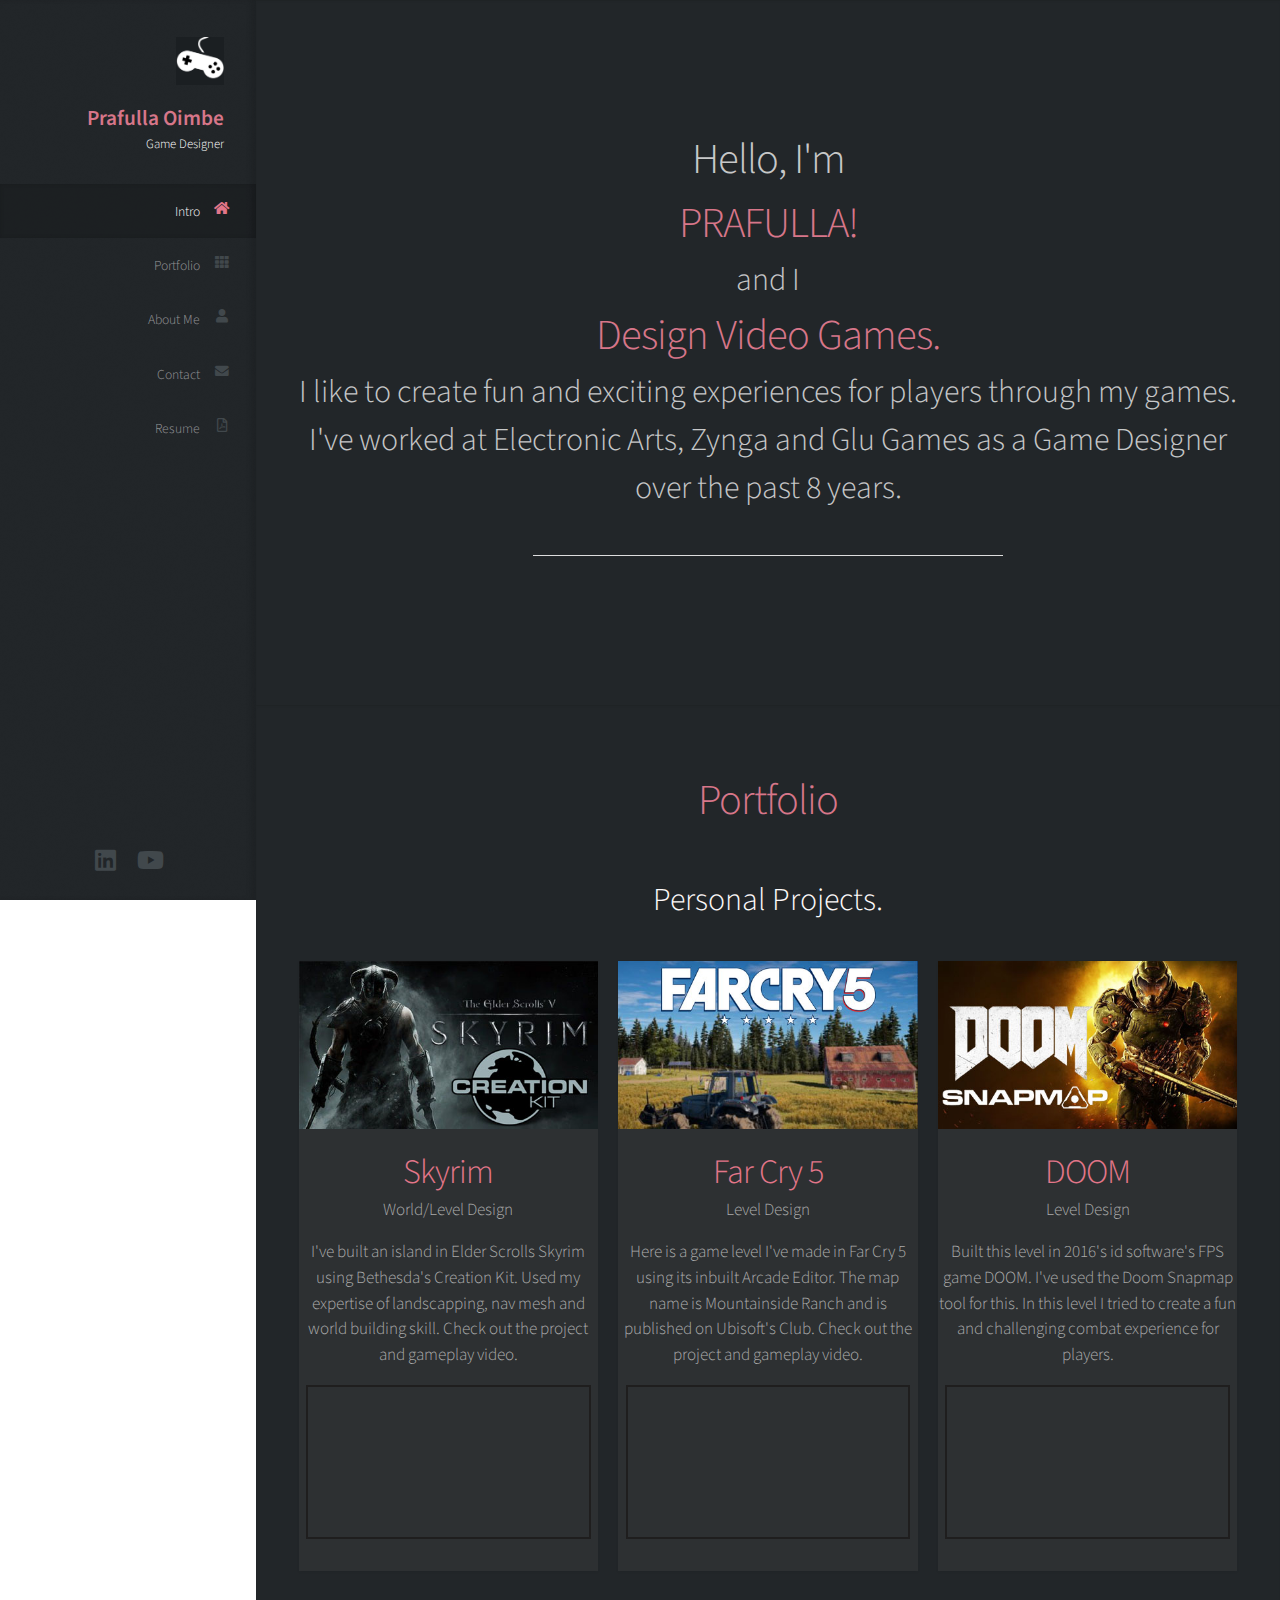
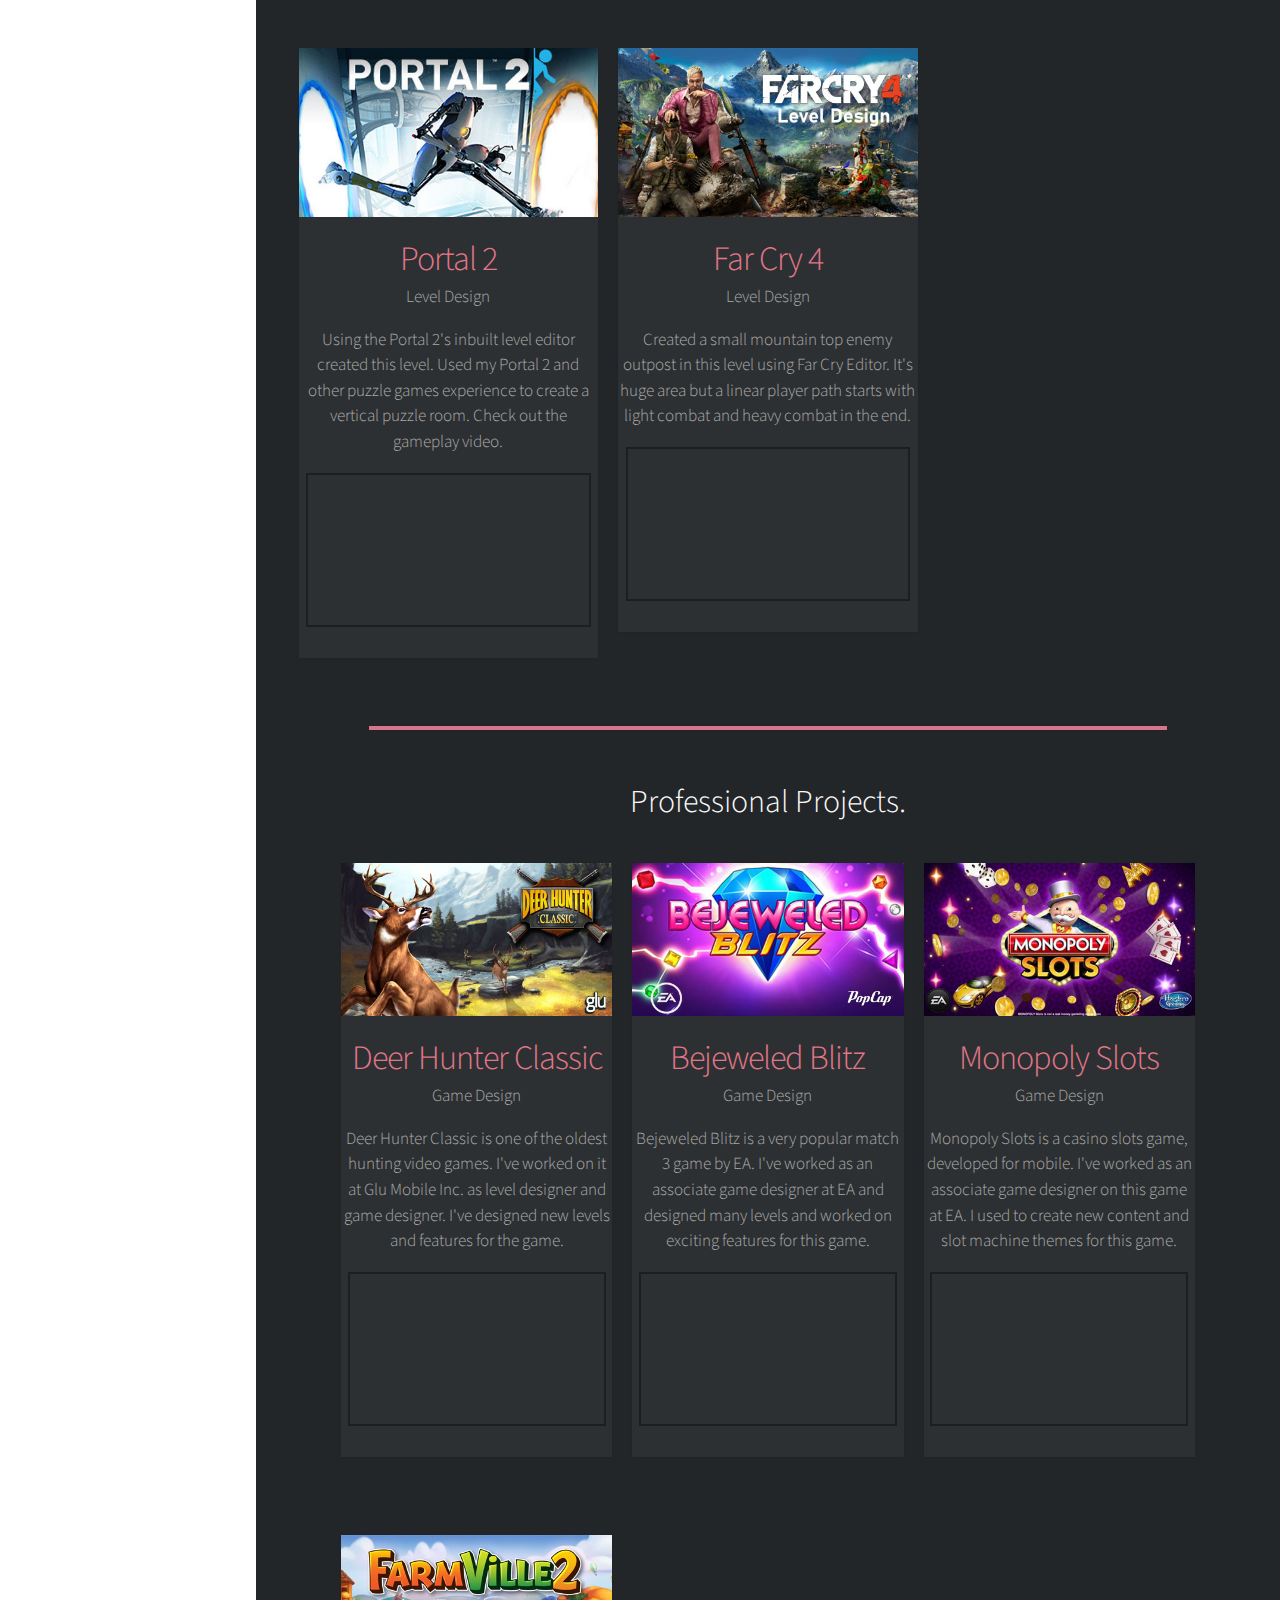
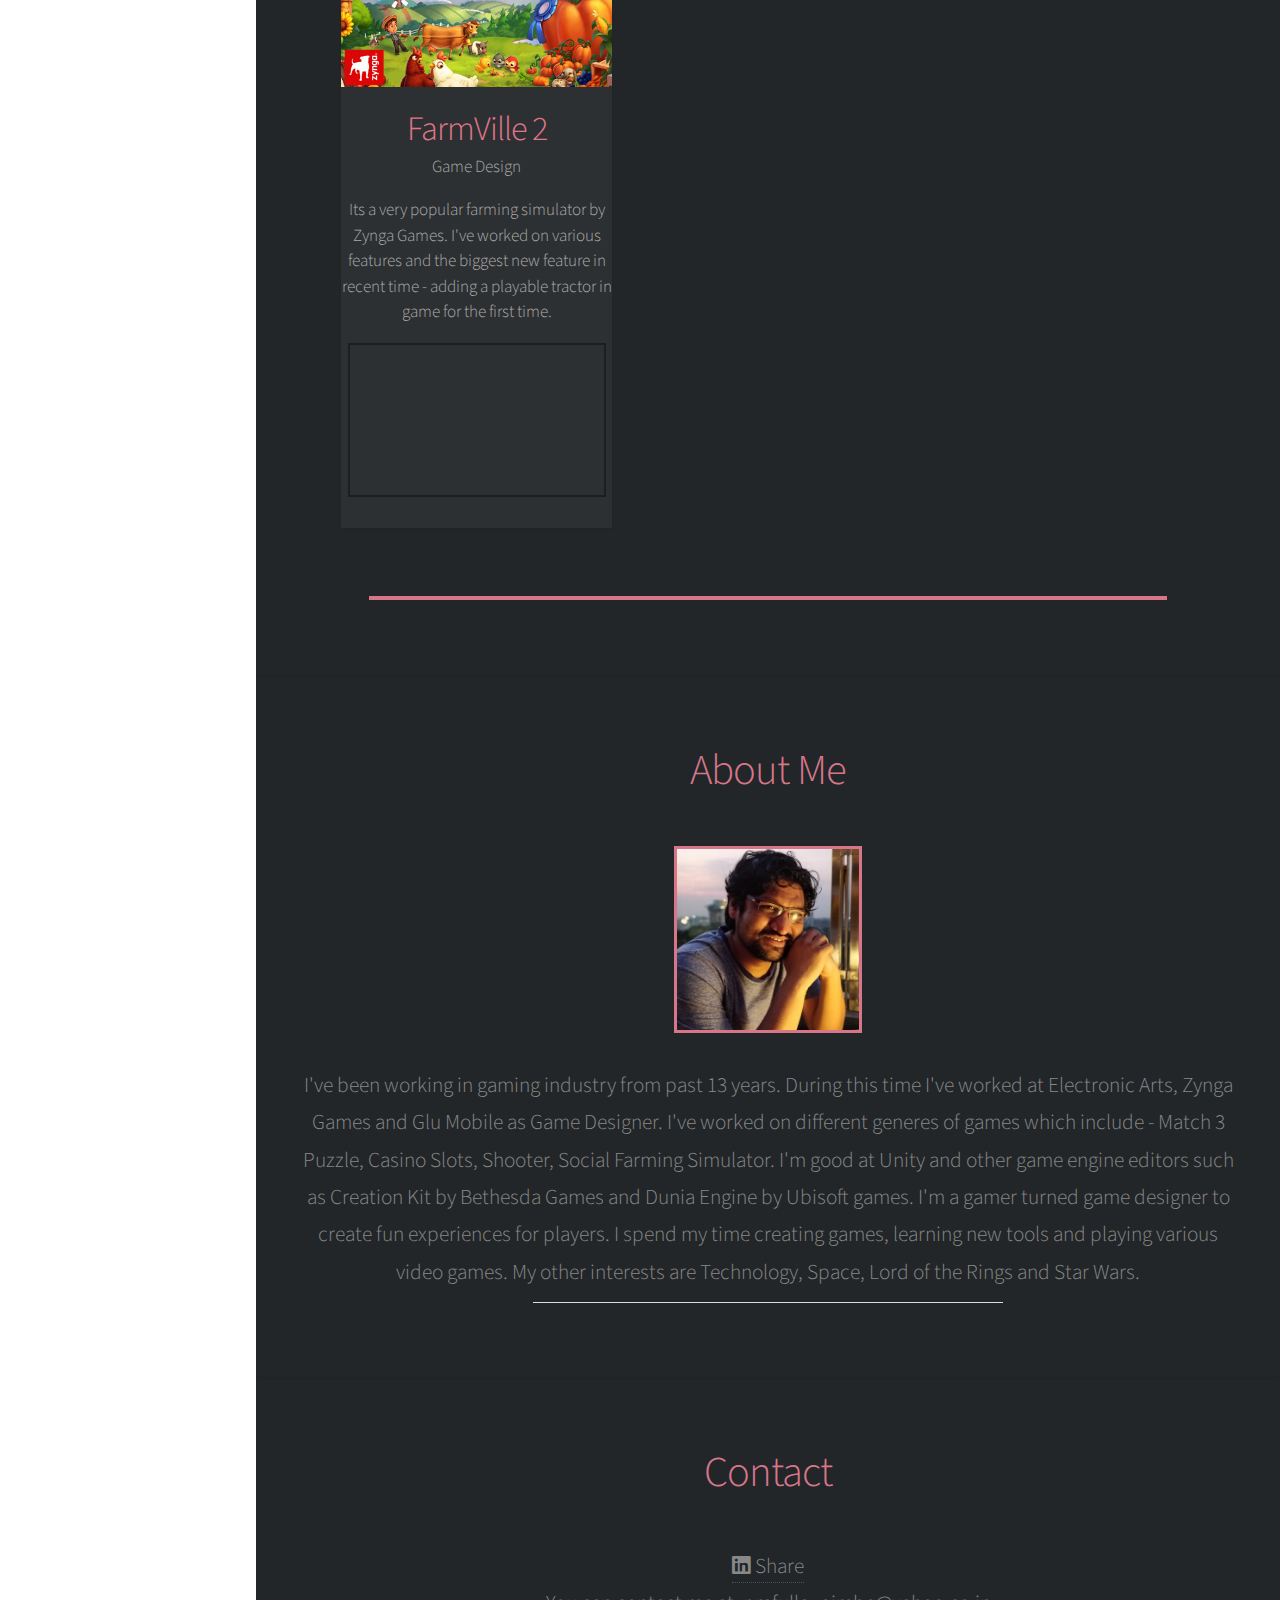
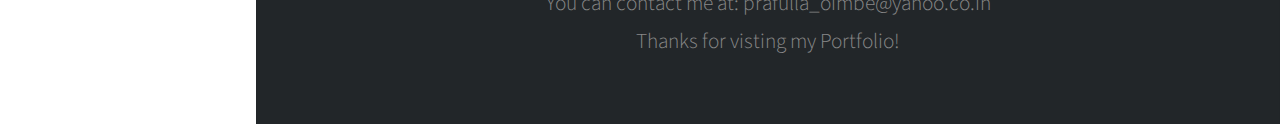
==== index.html @ d0113daa "exp update" ====
<!DOCTYPE HTML>
<!--
	Prologue by HTML5 UP
	html5up.net | @ajlkn
	Free for personal and commercial use under the CCA 3.0 license (html5up.net/license)
-->
<html>
	<head>
		<title>Prafulla Oimbe | Portfolio</title>
		<meta charset="utf-8" />
		<meta name="viewport" content="width=device-width, initial-scale=1, user-scalable=no" />
		<link rel="stylesheet" href="assets/css/main.css" />
		<link rel="icon" href="images/Avatar_controller.jpg" type="image/gif" sizes="16x16">
	</head>
	<body class="is-preload">

		<!-- Header -->
			<div id="header">

				<div class="top">

					<!-- Logo -->
						<div id="logo">
							<span class="image avatar48"><img src="images/Avatar_controller.jpg" alt="" /></span>
							<h1 id="title" style="color:rgb(215, 118, 137);">Prafulla Oimbe</h1>
							<p style="color:rgb(255, 255, 255);">Game Designer</p>
						</div>

					<!-- Nav -->
						<nav id="nav">
							<ul>
								<li><a href="#top" id="top-link"><span class="icon solid fa-home">Intro</span></a></li>
								<li><a href="#portfolio" id="portfolio-link"><span class="icon solid fa-th">Portfolio</span></a></li>
								<li><a href="#about" id="about-link"><span class="icon solid fa-user">About Me</span></a></li>
								<li><a href="#contact" id="contact-link"><span class="icon solid fa-envelope">Contact</span></a></li>
								<li><a href="resume.html" id="resume" target="_blank"><span class="icon fa-file-pdf">Resume</span></a></li>
								
								
							</ul>
						</nav>

				</div>
				
				<div class="bottom">

					<!-- Social Icons -->
						<ul class="icons">
							<!--  <li><a href="#" class="icon brands fa-twitter"><span class="label">Twitter</span></a></li> -->
							<!-- <li><a href="#" class="icon brands fa-facebook-f"><span class="label">Facebook</span></a></li> -->
							<!-- <li><a href="#" class="icon brands fa-github"><span class="label">Github</span></a></li> -->
							<!-- <li><a href="#" class="icon brands fa-dribbble"><span class="label">Dribbble</span></a></li> -->
							<!-- <li><a href="#" class="icon solid fa-envelope"><span class="label">Email</span></a></li> -->
							<li><a href="https://www.linkedin.com/in/prafulla-oimbe/" target="_blank" class="icon brands fa-linkedin" style="font-size:24px;"></a> </li>
							<li><a href="https://www.youtube.com/channel/UCTXBVu8ni_6mluDwKXXRFHQ?" target="_blank" class="icon brands fa-youtube" style="font-size:24px;" style="color: rgb(112, 10, 10);"></a> </li>
							
						</ul>

				</div>

			</div>
			<style>
					
				/* divider line style */
				hr.new5 {
				  border: 2px solid rgb(215, 118, 137);
				  border-radius: 0px;
				}

				hr.new6 {
				  border: 1px solid rgb(215, 118, 137);
				  border-radius: 0px;
				}

				


				</style>

		<!-- Main -->
			<div id="main">

				<!-- Intro -->
					<section id="top" class="one dark cover">
						<div class="container">

							<header>
								<!--<h2 class="alt"> <strong>Prafulla Oimbe</strong></h2>-->
								<p>
								<h2 class="alt"> Hello, I'm </h2><h2 style="color:rgb(215, 118, 137);">PRAFULLA!</h2> <h3>and I </h3><h2 style="color:rgb(215, 118, 137);">Design Video Games.</h2><h3>  I like to create fun and exciting experiences for players through my games. I've worked at Electronic Arts, Zynga and Glu Games as a Game Designer over the past 8 years.</h3>
								</p>
								<!--<p>A passionate Game Designer and Gamer</p>-->
								
							</header>
							
							<hr class="" width="50%">
							<footer>
							<!-- <a href="#portfolio" class="button scrolly">Magna Aliquam</a> -->
							</footer>	<!-- this block is for button under intro text -->

						</div>
					</section>

					
					
				<!-- Portfolio -->
					<section id="portfolio" class="two">
						<div class="container">

							<header>
								<h2 style="color:rgb(215, 118, 137);">Portfolio</h2>
							</header>

							<p><h3>Personal Projects.</h3><br></p>
							

							<div class="row">
								<div class="col-4 col-12-mobile">
									<article class="item">
										<a class="image fit"><img src="images/TESV_banner.jpg" alt="" /></a>
										<header>
											<h2 style="color:rgb(226, 118, 137);">Skyrim</h2>
											<h3 style="color:rgb(170, 170, 170);">World/Level Design</h3>

											<p>
												<!-- <h3 style="color:rgb(226, 118, 137);">Personal Project</h3> -->
												<h3 style="color:rgb(170, 170, 170);">I've built an island in Elder Scrolls Skyrim using Bethesda's Creation Kit. Used my expertise of landscapping, nav mesh and world building skill. Check out the project and gameplay video.</h3>
											</p>
											<iframe style="border:2px solid rgb(31, 30, 30)"; width="95%" height="60%"
											src="https://www.youtube.com/embed/CtDRYXkkHoU" allowfullscreen="true">
										</iframe>
										</header>
									</article>
									<br>
								</div>

								<div class="col-4 col-12-mobile">
									<article class="item">
										<a class="image fit"><img src="images/FC5_banner.jpg" alt="" /></a>
										<header>
											<h2 style="color:rgb(226, 118, 137);">Far Cry 5</h2>
											<h3 style="color:rgb(170, 170, 170);">Level Design</h3>

											<p>
												<!-- <h3 style="color:rgb(226, 118, 137);">Personal Project</h3> -->
												<h3 style="color:rgb(170, 170, 170);">Here is a game level I've made in Far Cry 5 using its inbuilt Arcade Editor. The map name is Mountainside Ranch and is published on Ubisoft's Club. Check out the project and gameplay video.</h3>
											</p>
											<iframe style="border:2px solid rgb(31, 30, 30)"; width="95%" height="60%"
											src="https://www.youtube.com/embed/D4p6B8AiJq0" allowfullscreen="true">
											</iframe>
										</header>
									</article>
									<br>
								</div>
								
								<div class="col-4 col-12-mobile">
									<article class="item">
										<a class="image fit"><img src="images/Doom_banner.jpg" alt="" /></a>
										<header>
											<h2 style="color:rgb(226, 118, 137);">DOOM</h2>
											<h3 style="color:rgb(170, 170, 170);">Level Design</h3>

											<p>
												<!-- <h3 style="color:rgb(226, 118, 137);">Personal Project</h3> -->
												<h3 style="color:rgb(170, 170, 170);">Built this level in 2016's id software's FPS game DOOM. I've used the Doom Snapmap tool for this. In this level I tried to create a fun and challenging combat experience for players.</h3>
											</p>
											<iframe style="border:2px solid rgb(31, 30, 30)"; width="95%" height="60%"
											src="https://www.youtube.com/embed/JnOZMomHd-0" allowfullscreen="true">
											</iframe>
										</header>
									</article>
									<br>
								</div>

								<div class="col-4 col-12-mobile">
									<article class="item">
										<a class="image fit"><img src="images/Portal2_banner.jpg" alt="" /></a>
										<header>
											<h2 style="color:rgb(226, 118, 137);">Portal 2</h2>
											<h3 style="color:rgb(170, 170, 170);">Level Design</h3>

											<p>
												<!-- <h3 style="color:rgb(226, 118, 137);">Personal Project</h3> -->
												<h3 style="color:rgb(170, 170, 170);">Using the Portal 2's inbuilt level editor created this level. Used my Portal 2 and other puzzle games experience to create a vertical puzzle room. Check out the gameplay video.</h3>
											</p>
											<iframe style="border:2px solid rgb(31, 30, 30)"; width="95%" height=""
											src="https://www.youtube.com/embed/-cfDc7m2LPM" allowfullscreen="true">
											</iframe>
										</header>
									</article>
									<br>
								</div>

								<div class="col-4 col-12-mobile">
									<article class="item">
										<a class="image fit"><img src="images/FC4_banner.jpg" alt="" /></a>
										<header>
											<h2 style="color:rgb(226, 118, 137);">Far Cry 4</h2>
											<h3 style="color:rgb(170, 170, 170);">Level Design</h3>

											<p>
												<!-- <h3 style="color:rgb(226, 118, 137);">Personal Project</h3> -->
												<h3 style="color:rgb(170, 170, 170);">Created a small mountain top enemy outpost in this level using Far Cry Editor. It's huge area but a linear player path starts with light combat and heavy combat in the end.</h3>
											</p>
											<iframe style="border:2px solid rgb(31, 30, 30)"; width="95%" height=""
											src="https://www.youtube.com/embed/2vt9w-Thw8w" allowfullscreen="true">
											</iframe>
										</header>
									</article>
									<br>
									
								</div>
							</div>
							<hr class="new5" width="85%">
					

<!-- Professional Projects starts from here -->

					
						
					
						<div class="container">

							<p><br><h3>Professional Projects.</h3><br></p>
							
							<div class="row">
								<div class="col-4 col-12-mobile">
									<article class="item">
										<a class="image fit"><img src="images/DHC_banner.jpg" alt="" /></a>
										<header>
											<h2 style="color:rgb(226, 118, 137);">Deer Hunter Classic</h2>
											<h3 style="color:rgb(170, 170, 170);">Game Design</h3>

											<p>
												<!-- <h3 style="color:rgb(226, 118, 137);">Professional Project</h3> -->
												<h3 style="color:rgb(170, 170, 170);">Deer Hunter Classic is one of the oldest hunting video games. I've worked on it at Glu Mobile Inc. as level designer and game designer. I've designed new levels and features for the game.</h3>
											</p>
											<iframe style="border:2px solid rgb(31, 30, 30)"; width="95%" height="" src="https://www.youtube.com/embed/H0w2-RDmiKw" allowfullscreen="true">
											</iframe>
										</header>
									</article>
									<br>
								</div>								

								<div class="col-4 col-12-mobile">
									<article class="item">
										<a class="image fit"><img src="images/BejeweledBlitz_banner.jpg" alt="" /></a>
										<header>
											<h2 style="color:rgb(226, 118, 137);">Bejeweled Blitz</h2>
											<h3 style="color:rgb(170, 170, 170);">Game Design</h3>

											<p>
												<!-- <h3 style="color:rgb(226, 118, 137);">Professional Project</h3> -->
												<h3 style="color:rgb(170, 170, 170);">Bejeweled Blitz is a very popular match 3 game by EA. I've worked as an associate game designer at EA and designed many levels and worked on exciting features for this game.</h3>
											</p>
											<iframe style="border:2px solid rgb(31, 30, 30)"; width="95%" height=""
											src="https://www.youtube.com/embed/4zMF_xWq5ho" allowfullscreen="true">
											</iframe>
										</header>
									</article>
									<br>
								</div>

								<div class="col-4 col-12-mobile">
									<article class="item">
										<a class="image fit"><img src="images/MonopolySlots_banner.jpg" alt="" /></a>
										<header>
											<h2 style="color:rgb(226, 118, 137);">Monopoly Slots</h2>
											<h3 style="color:rgb(170, 170, 170);">Game Design</h3>

											<p>
												<!-- <h3 style="color:rgb(226, 118, 137);">Professional Project</h3> -->
												<h3 style="color:rgb(170, 170, 170);">Monopoly Slots is a casino slots game, developed for mobile. I've worked as an associate game designer on this game at EA. I used to create new content and slot machine themes for this game.</h3>
											</p>
											<iframe style="border:2px solid rgb(31, 30, 30)"; width="95%" height=""
											src="https://www.youtube.com/embed/1qj9RcF4GPY" allowfullscreen="true">
											</iframe>
										</header>
									</article>
									<br>
								</div>

								<div class="col-4 col-12-mobile">
									<article class="item">
										<a class="image fit"><img src="images/FV2_banner.jpg" alt="" /></a>
										<header>
											<h2 style="color:rgb(226, 118, 137);">FarmVille 2</h2>
											<h3 style="color:rgb(170, 170, 170);">Game Design</h3>

											<p>
												<!-- <h3 style="color:rgb(226, 118, 137);">Professional Project</h3> -->
												<h3 style="color:rgb(170, 170, 170);">Its a very popular farming simulator by Zynga Games. I've worked on various features and the biggest new feature in recent time - adding a playable tractor in game for the first time.</h3>
											</p>
											<iframe style="border:2px solid rgb(31, 30, 30)"; width="95%" height=""
											src="https://www.youtube.com/embed/2VVJWPFcfwU" allowfullscreen="true">
											</iframe>
										</header>
									</article>
									<br>
								</div>
							</div>				
						</div>
						<hr class="new5" width="85%">
					</section>	<!-- Professional Projects section ends here -->

				<!-- About Me -->
					<section id="about" class="three">
						<div class="container">

							<header>
								<h2 style="color:rgb(215, 118, 137);">About Me</h2>
							</header>

							<a class="image featured"><img src="images/profile1.jpg" alt="" style="border:3px solid rgb(215, 118, 137)"/></a>
							<p>I've been working in gaming industry from past 13 years. During this time I've worked at Electronic Arts, Zynga Games and Glu Mobile as Game Designer. I've worked on different generes of games which include - Match 3 Puzzle, Casino Slots, Shooter, Social Farming Simulator. I'm good at Unity and other game engine editors such as Creation Kit by Bethesda Games and Dunia Engine by Ubisoft games. I'm a gamer turned game designer to create fun experiences for players. I spend my time creating games, learning new tools and playing various video games. My other interests are Technology, Space, Lord of the Rings and Star Wars.</p>
							<hr class="" width="50%">
						</div>
					</section>

				<!-- Contact -->
					<section id="contact" class="four">
						<div class="container">

							<header>
								<h2 style="color:rgb(215, 118, 137);">Contact</h2>
							</header>

							<!-- <iframe src="https://www.facebook.com/plugins/share_button.php?href=https%3A%2F%2Fdevelopers.facebook.com%2Fdocs%2Fplugins%2F&layout=button_count&size=small&appId=1913324175627998&width=96&height=20" width="96" height="20" style="border:none;overflow:hidden" scrolling="no" frameborder="0" allowTransparency="true" allow="encrypted-media"></iframe> -->
							<a href="https://www.linkedin.com/shareArticle?mini=true&amp;url=https://prafullaoimbe.github.io/&amp;title=https://prafullaoimbe.github.io/&amp;" ><i class="icons brands fab fa-linkedin"></i> Share</a>
							
							<p>You can contact me at: prafulla_oimbe@yahoo.co.in<br>Thanks for visting my Portfolio!</mail></p>

							

							<!--
							<form method="post" action="#">
								<div class="row">
									<div class="col-6 col-12-mobile"><input type="text" name="name" placeholder="Name" /></div>
									<div class="col-6 col-12-mobile"><input type="text" name="email" placeholder="Email" /></div>
									<div class="col-12">
										<textarea name="message" placeholder="Message"></textarea>
									</div>
									<div class="col-12">
										<input type="submit" value="Send Message" />
									</div>
								</div>
							</form>
							-->

						</div>
					</section>

			</div>

		<!-- Footer -->
			
			<div id="footer">

				<!-- Copyright -->
			<!--		<ul class="copyright">
						<li>&copy; Untitled. All rights reserved.</li><li>Design: <a href="http://html5up.net">HTML5 UP</a></li>
					</ul>
			</div>
			-->
		
		<!-- Scripts -->
			<script src="assets/js/jquery.min.js"></script>
			<script src="assets/js/jquery.scrolly.min.js"></script>
			<script src="assets/js/jquery.scrollex.min.js"></script>
			<script src="assets/js/browser.min.js"></script>
			<script src="assets/js/breakpoints.min.js"></script>
			<script src="assets/js/util.js"></script>
			<script src="assets/js/main.js"></script>

	</body>
</html>
---- assets/css/main.css ----
@import url("fontawesome-all.min.css");
@import url("https://fonts.googleapis.com/css?family=Source+Sans+Pro:300,300italic,400,600");

/*
	Prologue by HTML5 UP
	html5up.net | @ajlkn
	Free for personal and commercial use under the CCA 3.0 license (html5up.net/license)
*/

html, body, div, span, applet, object,
iframe, h1, h2, h3, h4, h5, h6, p, blockquote,
pre, a, abbr, acronym, address, big, cite,
code, del, dfn, em, img, ins, kbd, q, s, samp,
small, strike, strong, sub, sup, tt, var, b,
u, i, center, dl, dt, dd, ol, ul, li, fieldset,
form, label, legend, table, caption, tbody,
tfoot, thead, tr, th, td, article, aside,
canvas, details, embed, figure, figcaption,
footer, header, hgroup, menu, nav, output, ruby,
section, summary, time, mark, audio, video {
	margin: 0;
	padding: 0;
	border: 0;
	font-size: 100%;
	font: inherit;
	vertical-align: baseline;}

article, aside, details, figcaption, figure,
footer, header, hgroup, menu, nav, section {
	display: block;}

body {
	line-height: 1;
}

ol, ul {
	list-style: none;
}

blockquote, q {
	quotes: none;
}

	blockquote:before, blockquote:after, q:before, q:after {
		content: '';
		content: none;
	}

table {
	border-collapse: collapse;
	border-spacing: 0;
}

body {
	-webkit-text-size-adjust: none;
}

mark {
	background-color: transparent;
	color: inherit;
}

input::-moz-focus-inner {
	border: 0;
	padding: 0;
}

input, select, textarea {
	-moz-appearance: none;
	-webkit-appearance: none;
	-ms-appearance: none;
	appearance: none;
}

/* Basic */

	html {
		box-sizing: border-box;
	}

	*, *:before, *:after {
		box-sizing: inherit;
	}

	body {
		background: #fff;
		font-family: 'Source Sans Pro', sans-serif;
		font-size: 19pt;
		font-weight: 300;
		line-height: 1.75em;
		color: #888;
	}

		body.is-preload *, body.is-preload *:before, body.is-preload *:after {
			-moz-animation: none !important;
			-webkit-animation: none !important;
			-ms-animation: none !important;
			animation: none !important;
			-moz-transition: none !important;
			-webkit-transition: none !important;
			-ms-transition: none !important;
			transition: none !important;
		}

	input, textarea, select {
		font-family: 'Source Sans Pro', sans-serif;
		font-size: 19pt;
		font-weight: 300;
		line-height: 1.75em;
		color: #888;
	}

	h1, h2, h3, h4, h5, h6 {
		font-weight: 300;
		color: rgb(252, 249, 249);
		line-height: 1.5em;
		
	}	/* this section defines attributes for h1, h2, h3 ,h4, h5 , h6 header text*/

	h1 a, h2 a, h3 a, h4 a, h5 a, h6 a {
		color: inherit;
		text-decoration: none;
	}

		h1 a strong, h2 a strong, h3 a strong, h4 a strong, h5 a strong, h6 a strong {
			color: #333;
		}

	h2 {
		font-size: 2em;
		letter-spacing: -1px;
	}

		h2.alt {
			color: #888;
		}

			h2.alt strong {
				color: #666;
			}

	h3 {
		font-size: 1.5em;
		
	}

	header {
		margin: 0 0 2em 0;
	}

		header > p {
			margin: 1em 0 0 0;
		}

	footer {
		margin: 2em 0 0 0;
	}

	strong, b {
		font-weight: 300;
		color: #666;
	}

	em, i {
		font-style: italic;
	}

	a {
		text-decoration: none;
		color: inherit;
		border-bottom: dotted 1px rgba(128, 128, 128, 0.5);
		-moz-transition: color 0.35s ease-in-out, border-bottom-color 0.35s ease-in-out;
		-webkit-transition: color 0.35s ease-in-out, border-bottom-color 0.35s ease-in-out;
		-ms-transition: color 0.35s ease-in-out, border-bottom-color 0.35s ease-in-out;
		transition: color 0.35s ease-in-out, border-bottom-color 0.35s ease-in-out;
		outline: 0;
	}

		a:hover {
			color: #0072b1;
			border-bottom-color: rgba(255, 255, 255, 0);
		}

	sub {
		position: relative;
		top: 0.5em;
		font-size: 0.8em;
	}

	sup {
		position: relative;
		top: -0.5em;
		font-size: 0.8em;
	}

	hr {
		border: 0;
		border-top: solid 1px #ddd;
	}

	blockquote {
		border-left: solid 0.5em #ddd;
		padding: 1em 0 1em 2em;
		font-style: italic;
	}

	p, ul, ol, dl, table {
		margin-bottom: 0em;
	}

	br.clear {
		clear: both;
	}

/* Container */

	.container {
		margin: 0 auto;
		max-width: 100%;
		width: 1400px;		/* this decides the width of project gallery columns*/
	}

		@media screen and (min-width: 961px) and (max-width: 1880px) {

			.container {
				width: 1200px;
			}

		}

		@media screen and (min-width: 961px) and (max-width: 1620px) {

			.container {
				width: 960px;
			}

		}

		@media screen and (min-width: 961px) and (max-width: 1320px) {

			.container {
				width: 100%;
			}

		}

		@media screen and (max-width: 960px) {

			.container {
				width: 100%;
			}

		}

		@media screen and (max-width: 736px) {

			.container {
				width: 100%;
			}

		}

/* Row */

	.row {
		display: flex;
		flex-wrap: wrap;
		box-sizing: border-box;
		align-items: stretch;
	
	}

		.row > * {
			box-sizing: border-box;
		}

		.row.gtr-uniform > * > :last-child {
			margin-bottom: 0;
		}

		.row.aln-left {
			justify-content: flex-start;
		}

		.row.aln-center {
			justify-content: center;
		}

		.row.aln-right {
			justify-content: flex-end;
		}

		.row.aln-top {
			align-items: flex-start;
		}

		.row.aln-middle {
			align-items: center;
		}

		.row.aln-bottom {
			align-items: flex-end;
		}

		.row > .imp {
			order: -1;
		}

		.row > .col-1 {
			width: 8.33333%;
		}

		.row > .off-1 {
			margin-left: 8.33333%;
		}

		.row > .col-2 {
			width: 16.66667%;
		}

		.row > .off-2 {
			margin-left: 16.66667%;
		}

		.row > .col-3 {
			width: 25%;
		}

		.row > .off-3 {
			margin-left: 25%;
		}

		.row > .col-4 {
			width: 33.33333%;
		}

		.row > .off-4 {
			margin-left: 33.33333%;
		}

		.row > .col-5 {
			width: 41.66667%;
		}

		.row > .off-5 {
			margin-left: 41.66667%;
		}

		.row > .col-6 {
			width: 50%;
		}

		.row > .off-6 {
			margin-left: 50%;
		}

		.row > .col-7 {
			width: 58.33333%;
		}

		.row > .off-7 {
			margin-left: 58.33333%;
		}

		.row > .col-8 {
			width: 66.66667%;
		}

		.row > .off-8 {
			margin-left: 66.66667%;
		}

		.row > .col-9 {
			width: 75%;
		}

		.row > .off-9 {
			margin-left: 75%;
		}

		.row > .col-10 {
			width: 83.33333%;
		}

		.row > .off-10 {
			margin-left: 83.33333%;
		}

		.row > .col-11 {
			width: 91.66667%;
		}

		.row > .off-11 {
			margin-left: 91.66667%;
		}

		.row > .col-12 {
			width: 100%;
		}

		.row > .off-12 {
			margin-left: 100%;
		}

		.row.gtr-0 {
			margin-top: 0px;
			margin-left: 0px;
		}

			.row.gtr-0 > * {
				padding: 0px 0 0 0px;
			}

			.row.gtr-0.gtr-uniform {
				margin-top: 0px;
			}

				.row.gtr-0.gtr-uniform > * {
					padding-top: 0px;
				}

		.row.gtr-25 {
			margin-top: -10px;
			margin-left: -10px;
		}

			.row.gtr-25 > * {
				padding: 10px 0 0 10px;
			}

			.row.gtr-25.gtr-uniform {
				margin-top: -10px;
			}

				.row.gtr-25.gtr-uniform > * {
					padding-top: 10px;
				}

		.row.gtr-50 {
			margin-top: -20px;
			margin-left: -20px;
		}

			.row.gtr-50 > * {
				padding: 20px 0 0 20px;
			}

			.row.gtr-50.gtr-uniform {
				margin-top: -20px;
			}

				.row.gtr-50.gtr-uniform > * {
					padding-top: 20px;
				}

		.row {
			margin-top: -40px;
			margin-left: -40px;
		}

			.row > * {
				padding: 40px 0 0 40px;
			}

			.row.gtr-uniform {
				margin-top: -40px;
			}

				.row.gtr-uniform > * {
					padding-top: 40px;
				}

		.row.gtr-150 {
			margin-top: -60px;
			margin-left: -60px;
		}

			.row.gtr-150 > * {
				padding: 60px 0 0 60px;
			}

			.row.gtr-150.gtr-uniform {
				margin-top: -60px;
			}

				.row.gtr-150.gtr-uniform > * {
					padding-top: 60px;
				}

		.row.gtr-200 {
			margin-top: -80px;
			margin-left: -80px;
		}

			.row.gtr-200 > * {
				padding: 80px 0 0 80px;
			}

			.row.gtr-200.gtr-uniform {
				margin-top: -80px;
			}

				.row.gtr-200.gtr-uniform > * {
					padding-top: 80px;
				}

		@media screen and (min-width: 961px) and (max-width: 1880px) {

			.row {
				display: flex;
				flex-wrap: wrap;
				box-sizing: border-box;
				align-items: stretch;
			}

				.row > * {
					box-sizing: border-box;
				}

				.row.gtr-uniform > * > :last-child {
					margin-bottom: 0;
				}

				.row.aln-left {
					justify-content: flex-start;
				}

				.row.aln-center {
					justify-content: center;
				}

				.row.aln-right {
					justify-content: flex-end;
				}

				.row.aln-top {
					align-items: flex-start;
				}

				.row.aln-middle {
					align-items: center;
				}

				.row.aln-bottom {
					align-items: flex-end;
				}

				.row > .imp-wide {
					order: -1;
				}

				.row > .col-1-wide {
					width: 8.33333%;
				}

				.row > .off-1-wide {
					margin-left: 8.33333%;
				}

				.row > .col-2-wide {
					width: 16.66667%;
				}

				.row > .off-2-wide {
					margin-left: 16.66667%;
				}

				.row > .col-3-wide {
					width: 25%;
				}

				.row > .off-3-wide {
					margin-left: 25%;
				}

				.row > .col-4-wide {
					width: 33.33333%;
				}

				.row > .off-4-wide {
					margin-left: 33.33333%;
				}

				.row > .col-5-wide {
					width: 41.66667%;
				}

				.row > .off-5-wide {
					margin-left: 41.66667%;
				}

				.row > .col-6-wide {
					width: 50%;
				}

				.row > .off-6-wide {
					margin-left: 50%;
				}

				.row > .col-7-wide {
					width: 58.33333%;
				}

				.row > .off-7-wide {
					margin-left: 58.33333%;
				}

				.row > .col-8-wide {
					width: 66.66667%;
				}

				.row > .off-8-wide {
					margin-left: 66.66667%;
				}

				.row > .col-9-wide {
					width: 75%;
				}

				.row > .off-9-wide {
					margin-left: 75%;
				}

				.row > .col-10-wide {
					width: 83.33333%;
				}

				.row > .off-10-wide {
					margin-left: 83.33333%;
				}

				.row > .col-11-wide {
					width: 91.66667%;
				}

				.row > .off-11-wide {
					margin-left: 91.66667%;
				}

				.row > .col-12-wide {
					width: 100%;
				}

				.row > .off-12-wide {
					margin-left: 100%;
				}

				.row.gtr-0 {
					margin-top: 0px;
					margin-left: 0px;
				}

					.row.gtr-0 > * {
						padding: 0px 0 0 0px;
					}

					.row.gtr-0.gtr-uniform {
						margin-top: 0px;
					}

						.row.gtr-0.gtr-uniform > * {
							padding-top: 0px;
						}

				.row.gtr-25 {
					margin-top: -10px;
					margin-left: -10px;
				}

					.row.gtr-25 > * {
						padding: 10px 0 0 10px;
					}

					.row.gtr-25.gtr-uniform {
						margin-top: -10px;
					}

						.row.gtr-25.gtr-uniform > * {
							padding-top: 10px;
						}

				.row.gtr-50 {
					margin-top: -20px;
					margin-left: -20px;
				}

					.row.gtr-50 > * {
						padding: 20px 0 0 20px;
					}

					.row.gtr-50.gtr-uniform {
						margin-top: -20px;
					}

						.row.gtr-50.gtr-uniform > * {
							padding-top: 20px;
						}

				.row {
					margin-top: -40px;
					margin-left: -40px;
				}

					.row > * {
						padding: 40px 0 0 40px;
					}

					.row.gtr-uniform {
						margin-top: -40px;
					}

						.row.gtr-uniform > * {
							padding-top: 40px;
						}

				.row.gtr-150 {
					margin-top: -60px;
					margin-left: -60px;
				}

					.row.gtr-150 > * {
						padding: 60px 0 0 60px;
					}

					.row.gtr-150.gtr-uniform {
						margin-top: -60px;
					}

						.row.gtr-150.gtr-uniform > * {
							padding-top: 60px;
						}

				.row.gtr-200 {
					margin-top: -80px;
					margin-left: -80px;
				}

					.row.gtr-200 > * {
						padding: 80px 0 0 80px;
					}

					.row.gtr-200.gtr-uniform {
						margin-top: -80px;
					}

						.row.gtr-200.gtr-uniform > * {
							padding-top: 80px;
						}

		}

		@media screen and (min-width: 961px) and (max-width: 1620px) {

			.row {
				display: flex;
				flex-wrap: wrap;
				box-sizing: border-box;
				align-items: stretch;
			}

				.row > * {
					box-sizing: border-box;
				}

				.row.gtr-uniform > * > :last-child {
					margin-bottom: 0;
				}

				.row.aln-left {
					justify-content: flex-start;
				}

				.row.aln-center {
					justify-content: center;
				}

				.row.aln-right {
					justify-content: flex-end;
				}

				.row.aln-top {
					align-items: flex-start;
				}

				.row.aln-middle {
					align-items: center;
				}

				.row.aln-bottom {
					align-items: flex-end;
				}

				.row > .imp-normal {
					order: -1;
				}

				.row > .col-1-normal {
					width: 8.33333%;
				}

				.row > .off-1-normal {
					margin-left: 8.33333%;
				}

				.row > .col-2-normal {
					width: 16.66667%;
				}

				.row > .off-2-normal {
					margin-left: 16.66667%;
				}

				.row > .col-3-normal {
					width: 25%;
				}

				.row > .off-3-normal {
					margin-left: 25%;
				}

				.row > .col-4-normal {
					width: 33.33333%;
				}

				.row > .off-4-normal {
					margin-left: 33.33333%;
				}

				.row > .col-5-normal {
					width: 41.66667%;
				}

				.row > .off-5-normal {
					margin-left: 41.66667%;
				}

				.row > .col-6-normal {
					width: 50%;
				}

				.row > .off-6-normal {
					margin-left: 50%;
				}

				.row > .col-7-normal {
					width: 58.33333%;
				}

				.row > .off-7-normal {
					margin-left: 58.33333%;
				}

				.row > .col-8-normal {
					width: 66.66667%;
				}

				.row > .off-8-normal {
					margin-left: 66.66667%;
				}

				.row > .col-9-normal {
					width: 75%;
				}

				.row > .off-9-normal {
					margin-left: 75%;
				}

				.row > .col-10-normal {
					width: 83.33333%;
				}

				.row > .off-10-normal {
					margin-left: 83.33333%;
				}

				.row > .col-11-normal {
					width: 91.66667%;
				}

				.row > .off-11-normal {
					margin-left: 91.66667%;
				}

				.row > .col-12-normal {
					width: 100%;
				}

				.row > .off-12-normal {
					margin-left: 100%;
				}

				.row.gtr-0 {
					margin-top: 0px;
					margin-left: 0px;
				}

					.row.gtr-0 > * {
						padding: 0px 0 0 0px;
					}

					.row.gtr-0.gtr-uniform {
						margin-top: 0px;
					}

						.row.gtr-0.gtr-uniform > * {
							padding-top: 0px;
						}

				.row.gtr-25 {
					margin-top: -10px;
					margin-left: -10px;
				}

					.row.gtr-25 > * {
						padding: 10px 0 0 10px;
					}

					.row.gtr-25.gtr-uniform {
						margin-top: -10px;
					}

						.row.gtr-25.gtr-uniform > * {
							padding-top: 10px;
						}

				.row.gtr-50 {
					margin-top: -20px;
					margin-left: -20px;
				}

					.row.gtr-50 > * {
						padding: 20px 0 0 20px;
					}

					.row.gtr-50.gtr-uniform {
						margin-top: -20px;
					}

						.row.gtr-50.gtr-uniform > * {
							padding-top: 20px;
						}

				.row {
					margin-top: -40px;
					margin-left: -40px;
				}

					.row > * {
						padding: 40px 0 0 40px;
					}

					.row.gtr-uniform {
						margin-top: -40px;
					}

						.row.gtr-uniform > * {
							padding-top: 40px;
						}

				.row.gtr-150 {
					margin-top: -60px;
					margin-left: -60px;
				}

					.row.gtr-150 > * {
						padding: 60px 0 0 60px;
					}

					.row.gtr-150.gtr-uniform {
						margin-top: -60px;
					}

						.row.gtr-150.gtr-uniform > * {
							padding-top: 60px;
						}

				.row.gtr-200 {
					margin-top: -80px;
					margin-left: -80px;
				}

					.row.gtr-200 > * {
						padding: 80px 0 0 80px;
					}

					.row.gtr-200.gtr-uniform {
						margin-top: -80px;
					}

						.row.gtr-200.gtr-uniform > * {
							padding-top: 80px;
						}

		}

		@media screen and (min-width: 961px) and (max-width: 1320px) {

			.row {
				display: flex;
				flex-wrap: wrap;
				box-sizing: border-box;
				align-items: stretch;
			}

				.row > * {
					box-sizing: border-box;
				}

				.row.gtr-uniform > * > :last-child {
					margin-bottom: 0;
				}

				.row.aln-left {
					justify-content: flex-start;
				}

				.row.aln-center {
					justify-content: center;
				}

				.row.aln-right {
					justify-content: flex-end;
				}

				.row.aln-top {
					align-items: flex-start;
				}

				.row.aln-middle {
					align-items: center;
				}

				.row.aln-bottom {
					align-items: flex-end;
				}

				.row > .imp-narrow {
					order: -1;
				}

				.row > .col-1-narrow {
					width: 8.33333%;
				}

				.row > .off-1-narrow {
					margin-left: 8.33333%;
				}

				.row > .col-2-narrow {
					width: 16.66667%;
				}

				.row > .off-2-narrow {
					margin-left: 16.66667%;
				}

				.row > .col-3-narrow {
					width: 25%;
				}

				.row > .off-3-narrow {
					margin-left: 25%;
				}

				.row > .col-4-narrow {
					width: 33.33333%;
				}

				.row > .off-4-narrow {
					margin-left: 33.33333%;
				}

				.row > .col-5-narrow {
					width: 41.66667%;
				}

				.row > .off-5-narrow {
					margin-left: 41.66667%;
				}

				.row > .col-6-narrow {
					width: 50%;
				}

				.row > .off-6-narrow {
					margin-left: 50%;
				}

				.row > .col-7-narrow {
					width: 58.33333%;
				}

				.row > .off-7-narrow {
					margin-left: 58.33333%;
				}

				.row > .col-8-narrow {
					width: 66.66667%;
				}

				.row > .off-8-narrow {
					margin-left: 66.66667%;
				}

				.row > .col-9-narrow {
					width: 75%;
				}

				.row > .off-9-narrow {
					margin-left: 75%;
				}

				.row > .col-10-narrow {
					width: 83.33333%;
				}

				.row > .off-10-narrow {
					margin-left: 83.33333%;
				}

				.row > .col-11-narrow {
					width: 91.66667%;
				}

				.row > .off-11-narrow {
					margin-left: 91.66667%;
				}

				.row > .col-12-narrow {
					width: 100%;
				}

				.row > .off-12-narrow {
					margin-left: 100%;
				}

				.row.gtr-0 {
					margin-top: 0px;
					margin-left: 0px;
				}

					.row.gtr-0 > * {
						padding: 0px 0 0 0px;
					}

					.row.gtr-0.gtr-uniform {
						margin-top: 0px;
					}

						.row.gtr-0.gtr-uniform > * {
							padding-top: 0px;
						}

				.row.gtr-25 {
					margin-top: -5px;
					margin-left: -5px;
				}

					.row.gtr-25 > * {
						padding: 5px 0 0 5px;
					}

					.row.gtr-25.gtr-uniform {
						margin-top: -5px;
					}

						.row.gtr-25.gtr-uniform > * {
							padding-top: 5px;
						}

				.row.gtr-50 {
					margin-top: -10px;
					margin-left: -10px;
				}

					.row.gtr-50 > * {
						padding: 10px 0 0 10px;
					}

					.row.gtr-50.gtr-uniform {
						margin-top: -10px;
					}

						.row.gtr-50.gtr-uniform > * {
							padding-top: 10px;
						}

				.row {
					margin-top: -20px;
					margin-left: -20px;
				}

					.row > * {
						padding: 20px 0 0 20px;
					}

					.row.gtr-uniform {
						margin-top: -20px;
					}

						.row.gtr-uniform > * {
							padding-top: 20px;
						}

				.row.gtr-150 {
					margin-top: -30px;
					margin-left: -30px;
				}

					.row.gtr-150 > * {
						padding: 30px 0 0 30px;
					}

					.row.gtr-150.gtr-uniform {
						margin-top: -30px;
					}

						.row.gtr-150.gtr-uniform > * {
							padding-top: 30px;
						}

				.row.gtr-200 {
					margin-top: -40px;
					margin-left: -40px;
				}

					.row.gtr-200 > * {
						padding: 40px 0 0 40px;
					}

					.row.gtr-200.gtr-uniform {
						margin-top: -40px;
					}

						.row.gtr-200.gtr-uniform > * {
							padding-top: 40px;
						}

		}

		@media screen and (max-width: 960px) {

			.row {
				display: flex;
				flex-wrap: wrap;
				box-sizing: border-box;
				align-items: stretch;
			}

				.row > * {
					box-sizing: border-box;
				}

				.row.gtr-uniform > * > :last-child {
					margin-bottom: 0;
				}

				.row.aln-left {
					justify-content: flex-start;
				}

				.row.aln-center {
					justify-content: center;
				}

				.row.aln-right {
					justify-content: flex-end;
				}

				.row.aln-top {
					align-items: flex-start;
				}

				.row.aln-middle {
					align-items: center;
				}

				.row.aln-bottom {
					align-items: flex-end;
				}

				.row > .imp-narrower {
					order: -1;
				}

				.row > .col-1-narrower {
					width: 8.33333%;
				}

				.row > .off-1-narrower {
					margin-left: 8.33333%;
				}

				.row > .col-2-narrower {
					width: 16.66667%;
				}

				.row > .off-2-narrower {
					margin-left: 16.66667%;
				}

				.row > .col-3-narrower {
					width: 25%;
				}

				.row > .off-3-narrower {
					margin-left: 25%;
				}

				.row > .col-4-narrower {
					width: 33.33333%;
				}

				.row > .off-4-narrower {
					margin-left: 33.33333%;
				}

				.row > .col-5-narrower {
					width: 41.66667%;
				}

				.row > .off-5-narrower {
					margin-left: 41.66667%;
				}

				.row > .col-6-narrower {
					width: 50%;
				}

				.row > .off-6-narrower {
					margin-left: 50%;
				}

				.row > .col-7-narrower {
					width: 58.33333%;
				}

				.row > .off-7-narrower {
					margin-left: 58.33333%;
				}

				.row > .col-8-narrower {
					width: 66.66667%;
				}

				.row > .off-8-narrower {
					margin-left: 66.66667%;
				}

				.row > .col-9-narrower {
					width: 75%;
				}

				.row > .off-9-narrower {
					margin-left: 75%;
				}

				.row > .col-10-narrower {
					width: 83.33333%;
				}

				.row > .off-10-narrower {
					margin-left: 83.33333%;
				}

				.row > .col-11-narrower {
					width: 91.66667%;
				}

				.row > .off-11-narrower {
					margin-left: 91.66667%;
				}

				.row > .col-12-narrower {
					width: 100%;
				}

				.row > .off-12-narrower {
					margin-left: 100%;
				}

				.row.gtr-0 {
					margin-top: 0px;
					margin-left: 0px;
				}

					.row.gtr-0 > * {
						padding: 0px 0 0 0px;
					}

					.row.gtr-0.gtr-uniform {
						margin-top: 0px;
					}

						.row.gtr-0.gtr-uniform > * {
							padding-top: 0px;
						}

				.row.gtr-25 {
					margin-top: -5px;
					margin-left: -5px;
				}

					.row.gtr-25 > * {
						padding: 5px 0 0 5px;
					}

					.row.gtr-25.gtr-uniform {
						margin-top: -5px;
					}

						.row.gtr-25.gtr-uniform > * {
							padding-top: 5px;
						}

				.row.gtr-50 {
					margin-top: -10px;
					margin-left: -10px;
				}

					.row.gtr-50 > * {
						padding: 10px 0 0 10px;
					}

					.row.gtr-50.gtr-uniform {
						margin-top: -10px;
					}

						.row.gtr-50.gtr-uniform > * {
							padding-top: 10px;
						}

				.row {
					margin-top: -20px;
					margin-left: -20px;
				}

					.row > * {
						padding: 20px 0 0 20px;
					}

					.row.gtr-uniform {
						margin-top: -20px;
					}

						.row.gtr-uniform > * {
							padding-top: 20px;
						}

				.row.gtr-150 {
					margin-top: -30px;
					margin-left: -30px;
				}

					.row.gtr-150 > * {
						padding: 30px 0 0 30px;
					}

					.row.gtr-150.gtr-uniform {
						margin-top: -30px;
					}

						.row.gtr-150.gtr-uniform > * {
							padding-top: 30px;
						}

				.row.gtr-200 {
					margin-top: -40px;
					margin-left: -40px;
				}

					.row.gtr-200 > * {
						padding: 40px 0 0 40px;
					}

					.row.gtr-200.gtr-uniform {
						margin-top: -40px;
					}

						.row.gtr-200.gtr-uniform > * {
							padding-top: 40px;
						}

		}

		@media screen and (max-width: 736px) {

			.row {
				display: flex;
				flex-wrap: wrap;
				box-sizing: border-box;
				align-items: stretch;
			}

				.row > * {
					box-sizing: border-box;
				}

				.row.gtr-uniform > * > :last-child {
					margin-bottom: 0;
				}

				.row.aln-left {
					justify-content: flex-start;
				}

				.row.aln-center {
					justify-content: center;
				}

				.row.aln-right {
					justify-content: flex-end;
				}

				.row.aln-top {
					align-items: flex-start;
				}

				.row.aln-middle {
					align-items: center;
				}

				.row.aln-bottom {
					align-items: flex-end;
				}

				.row > .imp-mobile {
					order: -1;
				}

				.row > .col-1-mobile {
					width: 8.33333%;
				}

				.row > .off-1-mobile {
					margin-left: 8.33333%;
				}

				.row > .col-2-mobile {
					width: 16.66667%;
				}

				.row > .off-2-mobile {
					margin-left: 16.66667%;
				}

				.row > .col-3-mobile {
					width: 25%;
				}

				.row > .off-3-mobile {
					margin-left: 25%;
				}

				.row > .col-4-mobile {
					width: 33.33333%;
				}

				.row > .off-4-mobile {
					margin-left: 33.33333%;
				}

				.row > .col-5-mobile {
					width: 41.66667%;
				}

				.row > .off-5-mobile {
					margin-left: 41.66667%;
				}

				.row > .col-6-mobile {
					width: 50%;
				}

				.row > .off-6-mobile {
					margin-left: 50%;
				}

				.row > .col-7-mobile {
					width: 58.33333%;
				}

				.row > .off-7-mobile {
					margin-left: 58.33333%;
				}

				.row > .col-8-mobile {
					width: 66.66667%;
				}

				.row > .off-8-mobile {
					margin-left: 66.66667%;
				}

				.row > .col-9-mobile {
					width: 75%;
				}

				.row > .off-9-mobile {
					margin-left: 75%;
				}

				.row > .col-10-mobile {
					width: 83.33333%;
				}

				.row > .off-10-mobile {
					margin-left: 83.33333%;
				}

				.row > .col-11-mobile {
					width: 91.66667%;
				}

				.row > .off-11-mobile {
					margin-left: 91.66667%;
				}

				.row > .col-12-mobile {
					width: 100%;
				}

				.row > .off-12-mobile {
					margin-left: 100%;
				}

				.row.gtr-0 {
					margin-top: 0px;
					margin-left: 0px;
				}

					.row.gtr-0 > * {
						padding: 0px 0 0 0px;
					}

					.row.gtr-0.gtr-uniform {
						margin-top: 0px;
					}

						.row.gtr-0.gtr-uniform > * {
							padding-top: 0px;
						}

				.row.gtr-25 {
					margin-top: -5px;
					margin-left: -5px;
				}

					.row.gtr-25 > * {
						padding: 5px 0 0 5px;
					}

					.row.gtr-25.gtr-uniform {
						margin-top: -5px;
					}

						.row.gtr-25.gtr-uniform > * {
							padding-top: 5px;
						}

				.row.gtr-50 {
					margin-top: -10px;
					margin-left: -10px;
				}

					.row.gtr-50 > * {
						padding: 10px 0 0 10px;
					}

					.row.gtr-50.gtr-uniform {
						margin-top: -10px;
					}

						.row.gtr-50.gtr-uniform > * {
							padding-top: 10px;
						}

				.row {
					margin-top: -20px;
					margin-left: -20px;
				}

					.row > * {
						padding: 20px 0 0 20px;
					}

					.row.gtr-uniform {
						margin-top: -20px;
					}

						.row.gtr-uniform > * {
							padding-top: 20px;
						}

				.row.gtr-150 {
					margin-top: -30px;
					margin-left: -30px;
				}

					.row.gtr-150 > * {
						padding: 30px 0 0 30px;
					}

					.row.gtr-150.gtr-uniform {
						margin-top: -30px;
					}

						.row.gtr-150.gtr-uniform > * {
							padding-top: 30px;
						}

				.row.gtr-200 {
					margin-top: -40px;
					margin-left: -40px;
				}

					.row.gtr-200 > * {
						padding: 40px 0 0 40px;
					}

					.row.gtr-200.gtr-uniform {
						margin-top: -40px;
					}

						.row.gtr-200.gtr-uniform > * {
							padding-top: 40px;
						}

		}

/* Sections/Article */

	section, article {
		margin-bottom: 3em;
	}

		section > :last-child,
		section > .container, section:last-child, article > :last-child,
		article > .container, article:last-child {
			margin-bottom: 0;
		}

		.row > section, .row > article {
			margin-bottom: 0;
		}

/* Image */

	.image {
		display: inline-block;
		border: 0;
	}

		.image img {
			display: block;
			width: 100%;
		}

		.image.avatar48 {
			width: 48px;
			height: 48px;
			background: #000000;
		}									/* this block is for avatar image bg*/

			.image.avatar48 img {
				width: 48px;
				height: 48px;
			}								/* this block is for actual avatar image size*/

		.image.fit {
			display: block;
			width: 100%;
		}

		.image.featured {
			display: inline-block;
			width: 20%;
			margin: 0 0 1em 0;
			
		}									/*this block defines attributes for aboutme image*/

		.image.left {
			float: left;
			margin: 0 2em 2em 0;
		}

		.image.centered {
			display: block;
			margin: 0 0 2em 0;
		}

			.image.centered img {
				margin: 0 auto;
				width: auto;
			}

/* List */

	ul {
		list-style: disc;
		padding-left: 1em;
	}

		ul li {
			padding-left: 0.5em;
		}

	ol {
		list-style: decimal;
		padding-left: 1.25em;
	}

		ol li {
			padding-left: 0.25em;
		}

/* Icons */

	ul.icons {
		cursor: default;
		list-style: none;
		padding-left: 0;
	}

		ul.icons li {
			display: inline-block;
			padding-left: 0;
		}

		ul.icons a {
			display: inline-block;
			width: 2em;
			height: 2em;
			line-height: 2em;
			text-align: center;
			border: 0;
		}

/* Form */

	form label {
		display: block;
		text-align: left;
		margin-bottom: 0.5em;
	}

	form input[type="text"],
	form input[type="email"],
	form input[type="password"],
	form select,
	form textarea {
		position: relative;
		-webkit-appearance: none;
		display: block;
		border: 0;
		outline: 0;
		background: #fff;
		background: rgba(255, 255, 255, 0.75);
		width: 100%;
		border-radius: 0.35em;
		padding: 0.75em 1em 0.75em 1em;
		box-shadow: inset 0 0.1em 0.1em 0 rgba(0, 0, 0, 0.05);
		border: solid 1px rgba(0, 0, 0, 0.15);
		-moz-transition: all 0.35s ease-in-out;
		-webkit-transition: all 0.35s ease-in-out;
		-ms-transition: all 0.35s ease-in-out;
		transition: all 0.35s ease-in-out;
	}

		form input[type="text"]:focus,
		form input[type="email"]:focus,
		form input[type="password"]:focus,
		form select:focus,
		form textarea:focus {
			box-shadow: 0 0 2px 1px #8ebebc;
			background: #fff;
		}

	form input[type="text"],
	form input[type="email"],
	form input[type="password"],
	form select {
		line-height: 1.25em;
	}

	form textarea {
		min-height: 14em;
	}

	form ::-webkit-input-placeholder {
		color: #555 !important;
	}

	form :-moz-placeholder {
		color: #555 !important;
	}

	form ::-moz-placeholder {
		color: #555 !important;
	}

	form :-ms-input-placeholder {
		color: #555 !important;
	}

	form ::-moz-focus-inner {
		border: 0;
	}

/* Table */

	table {
		width: 100%;
		text-align: left;
	}

		table tbody tr:nth-child(2n+2) {
			background: #f4f4f4;
		}

		table td {
			padding: 0.5em 1em 0.5em 1em;
		}

		table th {
			text-align: left;
			padding: 0.5em 1em 0.5em 1em;
			color: #fff;
			background: #222729 url("images/overlay.png");
		}

		table thead {
			background: #444;
			color: #fff;
		}

		table tfoot {
			background: #eee;
		}

/* Button */

	input[type="button"],
	input[type="submit"],
	input[type="reset"],
	button,
	.button {
		position: relative;
		display: inline-block;
		border-radius: 0.35em;
		color: #fff !important;
		text-decoration: none;
		padding: 0.75em 2.5em 0.75em 2.5em;
		background-color: #8ebebc;
		border: 0;
		cursor: pointer;
		background-image: -moz-linear-gradient(top, rgba(0, 0, 0, 0), rgba(0, 0, 0, 0.15)), url("images/overlay.png");
		background-image: -webkit-linear-gradient(top, rgba(0, 0, 0, 0), rgba(0, 0, 0, 0.15)), url("images/overlay.png");
		background-image: -ms-linear-gradient(top, rgba(0, 0, 0, 0), rgba(0, 0, 0, 0.15)), url("images/overlay.png");
		background-image: linear-gradient(top, rgba(0, 0, 0, 0), rgba(0, 0, 0, 0.15)), url("images/overlay.png");
		-moz-transition: background-color 0.35s ease-in-out;
		-webkit-transition: background-color 0.35s ease-in-out;
		-ms-transition: background-color 0.35s ease-in-out;
		transition: background-color 0.35s ease-in-out;
	}

		input[type="button"]:hover,
		input[type="submit"]:hover,
		input[type="reset"]:hover,
		button:hover,
		.button:hover {
			background-color: #9ececc;
		}

		input[type="button"]:active,
		input[type="submit"]:active,
		input[type="reset"]:active,
		button:active,
		.button:active {
			background-color: #7eaeac;
		}

/* Item */

	.item {
		box-shadow: 0 0.05em 0.15em 0 rgba(0, 0, 0, 0.05);
		margin-bottom: 40px;
	}

		.item header {
			background: rgb(45, 48, 50);
			margin: 0;
			padding: 1em 0 1em 0;
			font-size: 0.8em;
		}

			.item header h3 {
				font-size: 1em;
			}

/* Icons */

	.icon {
		text-decoration: none;
		text-decoration: none;
	}

		.icon:before {
			-moz-osx-font-smoothing: grayscale;
			-webkit-font-smoothing: antialiased;
			display: inline-block;
			font-style: normal;
			font-variant: normal;
			text-rendering: auto;
			line-height: 1;
			text-transform: none !important;
			font-family: 'Font Awesome 5 Free';
			font-weight: 400;
		}

		.icon:before {
			line-height: inherit;
		}

		.icon > .label {
			display: none;
		}

		.icon.solid:before {
			font-weight: 900;
		}

		.icon.brands:before {
			font-family: 'Font Awesome 5 Brands';
		}

/* Header */

	#header {
		display: -moz-flex;
		display: -webkit-flex;
		display: -ms-flex;
		display: flex;
		-moz-flex-direction: column;
		-webkit-flex-direction: column;
		-ms-flex-direction: column;
		flex-direction: column;
		-moz-justify-content: space-between;
		-webkit-justify-content: space-between;
		-ms-justify-content: space-between;
		justify-content: space-between;
		background: #222629 url("images/overlay.png");
		box-shadow: inset -0.25em 0 0.25em 0 rgba(0, 0, 0, 0.1);
		color: #fff;
		height: 100%;
		left: 0;
		overflow-y: auto;
		position: fixed;
		text-align: right;
		top: 0;
		width: 375px;
	}								/* this block is for left menu list and icons*/

		#header .top {
			-moz-flex-grow: 1;
			-webkit-flex-grow: 1;
			-ms-flex-grow: 1;
			flex-grow: 1;
		}

		#header .bottom {
			-moz-flex-shrink: 0;
			-webkit-flex-shrink: 0;
			-ms-flex-shrink: 0;
			flex-shrink: 0;
			padding: 1.5em 0 0.75em 0;
		}

			#header .bottom > :last-child {
				margin-bottom: 0;
			}

		#header .icons {
			font-size: 0.8em;
			text-align: center;
		}

			#header .icons a {
				color: #41484c;
				-moz-transition: color 0.35s ease-in-out;
				-webkit-transition: color 0.35s ease-in-out;
				-ms-transition: color 0.35s ease-in-out;
				transition: color 0.35s ease-in-out;
			}

				#header .icons a:hover {
					color: #fff;
				}

	#logo {
		position: relative;
		margin: 1.75em 1.5em 1.5em 1.5em;
		min-height: 48px;
		cursor: default;
	}

		#logo h1 {
			position: relative;
			color: #fff;
			font-weight: 600;
			font-size: 1em;
			line-height: 1em;
		}

		#logo p {
			position: relative;
			display: block;
			font-size: 0.6em;
			color: rgba(255, 255, 255, 0.5);
			line-height: 1.25em;
			margin: 0.5em 0 0 0;
		}

		#logo .image {
			position: absolute;
			left: 0;
			top: 0;
		}

	#nav ul {
		list-style: none;
		padding-left: 0;
		margin-bottom: 0;
	}

		#nav ul li {
			padding-left: 0;
		}

			#nav ul li a {
				display: block;
				padding: 0.5em 1.5em 0.5em 1.5em;
				color: rgba(255, 255, 255, 0.5);
				text-decoration: none;
				outline: 0;
				border: 0;
				-moz-transition: none;
				-webkit-transition: none;
				-ms-transition: none;
				transition: none;
			}

				#nav ul li a span {
					position: relative;
					display: block;
					font-size: 0.8em;
				}

					#nav ul li a span:before {
						position: absolute;
						left: 0;
						color: #41484c;
						text-align: center;
						width: 1.25em;
						line-height: 1.75em;
					}

				#nav ul li a.active {
					background: rgba(0, 0, 0, 0.15);
					box-shadow: inset 0 0 0.25em 0 rgba(0, 0, 0, 0.125);
					color: #fff;
				}

					#nav ul li a.active span:before {
						color: #e27689;
					}

/* Footer */
/*

	#footer {
		margin-left: 375px;
		text-align: center;
		background-color: #222629;
		padding: 3em 0 4em 0;
		box-shadow: inset 0 1px 0 0 rgba(0, 0, 0, 0.05), inset 0 0.1em 0.1em 0 rgba(0, 0, 0, 0.025);
		font-size: 0.8em;
	}

		#footer .copyright {
			cursor: default;
			margin: 0;
		}

			#footer .copyright li {
				display: inline-block;
				line-height: 1em;
				border-left: solid 1px rgba(128, 128, 128, 0.35);
				padding: 0 0 0 0.5em;
				margin: 0 0 0 0.5em;
			}

				#footer .copyright li:first-child {
					border-left: 0;
					padding-left: 0;
					margin-left: 0;
				}
	*/

/* Main */

	#main {
		margin-left: 375px;
	}

		#main > section {
			margin: 0;
			overflow: hidden;
			padding: 4em 0;
			box-shadow: inset 0 1px 0 0 rgba(0, 0, 0, 0.05), inset 0 0.1em 0.1em 0 rgba(0, 0, 0, 0.025);
			text-align: center;
			/*background-image: url("images/overlay.png"); */ /*this image is the bg for intro section - remove it b4 publish*/
		}

			#main > section.dark {
				color: #ddd;
				color: rgba(255, 255, 255, 0.75);
			}

				#main > section.dark h2, #main > section.dark h3, #main > section.dark h4, #main > section.dark h5, #main > section.dark h6 {
					color: inherit;
				}

				#main > section.dark strong {
					color: #fff;
					border-color: inherit;
				}

				#main > section.dark a {
					color: #fff;
					border-color: inherit;
				}

					#main > section.dark a:hover {
						border-bottom-color: rgba(255, 255, 255, 0);
					}

			#main > section.cover {
				padding: 4em 0;
				background-size: cover;
				background-position: center center;
			}									/* this block is for intro (name & title) section box*/

			#main > section.one {
				background-color: #222629;
			}

			#main > section.two {
				background-color: #222629;
			}

			#main > section.three {
				background-color: #222629;
			}

			#main > section.four {
				background-color: #222629;
			}

/* Wide */

	@media screen and (min-width: 961px) and (max-width: 1880px) {

		/* Basic */

			body, input, textarea, select {
				font-size: 17pt;
			}

		/* Header */

			#header {
				width: 300px;
			}

		/* Footer */

			#footer {
				margin-left: 300px;
			}

		/* Main */

			#main {
				margin-left: 300px;
			}

	}

/* Normal */

	@media screen and (min-width: 961px) and (max-width: 1620px) {

		/* Main */

			#main > section {
				padding: 3em 0;
			}

			#main section.cover {
				padding: 5em 0;
			}

	}

/* Narrow */

	@media screen and (min-width: 961px) and (max-width: 1320px) {

		/* Basic */

			body, input, textarea, select {
				font-size: 16pt;
			}

			.container {
				padding: 0 2em 0 2em;
			}

		/* Icons */

			ul.icons li a {
				width: 1.75em;
			}

		/* Item */

			.item {
				margin-bottom: 20px;
			}

		/* Header */

			#header {
				width: 20%;
			}

			#logo .image {
				position: relative;
				margin: 0 0 0.5em 0;
			}

			#nav ul li a {
				font-size: 0.8em;
				padding-top: 0.5em;
				padding-bottom: 0.5em;
			}

				#nav ul li a span {
					padding-right: 2.25em;
				}

					#nav ul li a span:before {
						left: 100%;
						margin-left: -1.25em;
						line-height: 2.25em;
					}

		/* Footer */

			#footer {
				margin-left: 20%;
			}

		/* Main */

			#main {
				margin-left: 20%;
			}

	}

/* Narrower */

	#headerToggle {
		display: none;
	}

	@media screen and (max-width: 960px) {

		/* Basic */

			html, body {
				overflow-x: hidden;
			}

			body, input, textarea, select {
				font-size: 16pt;
			}

			header br {
				display: none;
			}

			.container {
				padding: 0 2em 0 2em;
			}

		/* Item */

			.item {
				margin-bottom: 15px;
			}

		/* Icons */

			ul.icons a {
				width: 1.75em;
				font-size: 1.25em;
			}

		/* Header */

			#header {
				-moz-backface-visibility: hidden;
				-webkit-backface-visibility: hidden;
				-ms-backface-visibility: hidden;
				backface-visibility: hidden;
				-moz-transform: translateX(-275px);
				-webkit-transform: translateX(-275px);
				-ms-transform: translateX(-275px);
				transform: translateX(-275px);
				-moz-transition: -moz-transform 0.5s ease;
				-webkit-transition: -webkit-transform 0.5s ease;
				-ms-transition: -ms-transform 0.5s ease;
				transition: transform 0.5s ease;
				-webkit-overflow-scrolling: touch;
				display: block;
				height: 100%;
				left: 0;
				overflow-y: auto;
				position: fixed;
				top: 0;
				width: 275px;
				z-index: 10002;
				width: 275px;
				background: #222729 url("images/overlay1.png");		/*left menu list bg color*/
				box-shadow: inset -0.25em 0 0.25em 0 rgba(0, 0, 0, 0.125);
			}

				#header .top {
					position: relative;
				}

				#header .bottom {
					border-top: solid 1px rgba(255, 255, 255, 0.05);
					box-shadow: 0 -1px 0 0 rgba(0, 0, 0, 0.15);
					padding-top: 2em;
					margin-top: 2em;
					position: relative;
				}

			#logo {
				margin: 1.5em 1.25em 1.25em 1.25em;
			}

			#nav ul li a {
				padding: 0.5em 1.25em 0.5em 1.25em;
			}

			#headerToggle {
				-moz-backface-visibility: hidden;
				-webkit-backface-visibility: hidden;
				-ms-backface-visibility: hidden;
				backface-visibility: hidden;
				-moz-transition: -moz-transform 0.5s ease;
				-webkit-transition: -webkit-transform 0.5s ease;
				-ms-transition: -ms-transform 0.5s ease;
				transition: transform 0.5s ease;
				display: block;
				height: 2.25em;
				left: 0;
				position: fixed;
				top: 0;
				width: 3.25em;
				z-index: 10001;
			}

				#headerToggle .toggle {
					text-decoration: none;
					position: absolute;
					left: 0;
					top: 0;
					width: 100%;
					height: 100%;
					outline: 0;
					border: 0;
				}

					#headerToggle .toggle:before {
						-moz-osx-font-smoothing: grayscale;
						-webkit-font-smoothing: antialiased;
						display: inline-block;
						font-style: normal;
						font-variant: normal;
						text-rendering: auto;
						line-height: 1;
						text-transform: none !important;
						font-family: 'Font Awesome 5 Free';
						font-weight: 900;
					}

					#headerToggle .toggle:before {
						text-decoration: none;
						content: '\f0c9';
						color: #fff;
						font-size: 18px;
						background: rgba(128, 136, 144, 0.5);
						border-radius: 0.35em;
						text-align: center;
						position: absolute;
						left: 0.5em;
						top: 0.5em;
						display: block;
						width: 3.25em;
						height: 2.25em;
						line-height: 2.25em;
					}

			body.header-visible #main {
				-moz-transform: translateX(275px);
				-webkit-transform: translateX(275px);
				-ms-transform: translateX(275px);
				transform: translateX(275px);
			}

			body.header-visible #headerToggle {
				-moz-transform: translateX(275px);
				-webkit-transform: translateX(275px);
				-ms-transform: translateX(275px);
				transform: translateX(275px);
			}

			body.header-visible #header {
				-moz-transform: translateX(0);
				-webkit-transform: translateX(0);
				-ms-transform: translateX(0);
				transform: translateX(0);
			}

		/* Footer */

			#footer {
				margin-left: 0;
			}

		/* Main */

			#main {
				-moz-backface-visibility: hidden;
				-webkit-backface-visibility: hidden;
				-ms-backface-visibility: hidden;
				backface-visibility: hidden;
				-moz-transition: -moz-transform 0.5s ease;
				-webkit-transition: -webkit-transform 0.5s ease;
				-ms-transition: -ms-transform 0.5s ease;
				transition: transform 0.5s ease;
				padding-bottom: 1px;
				margin-left: 0;
			}

				#main > section {
					padding: 3em 0;
				}

				#main section.cover {
					padding: 4em 0;
				}

	}

/* Mobile */

	@media screen and (max-width: 736px) {

		/* Basic */

			body, input, textarea, select {
				font-size: 14pt;
			}

			h2 {
				font-size: 1.5em;
				letter-spacing: 0;
				font-weight: 300;
			}

			.container {
				padding: 0 15px 0 15px;
			}

		/* List */

			ul.icons a {
				width: 2em;
				font-size: 1.25em;
			}

		/* Main */

			#main > section {
				padding: 2em 0;
			}

			#main section.cover {
				padding: 4em 0em;
			}

				#main section.cover header {
					padding: 0 1em;
				}

		/* Footer */

			#footer .copyright li {
				display: block;
				line-height: 1.25em;
				border: 0;
				padding: 0;
				margin: 1em 0 0 0;
			}

				#footer .copyright li:first-child {
					margin-top: 0;
				}

	}
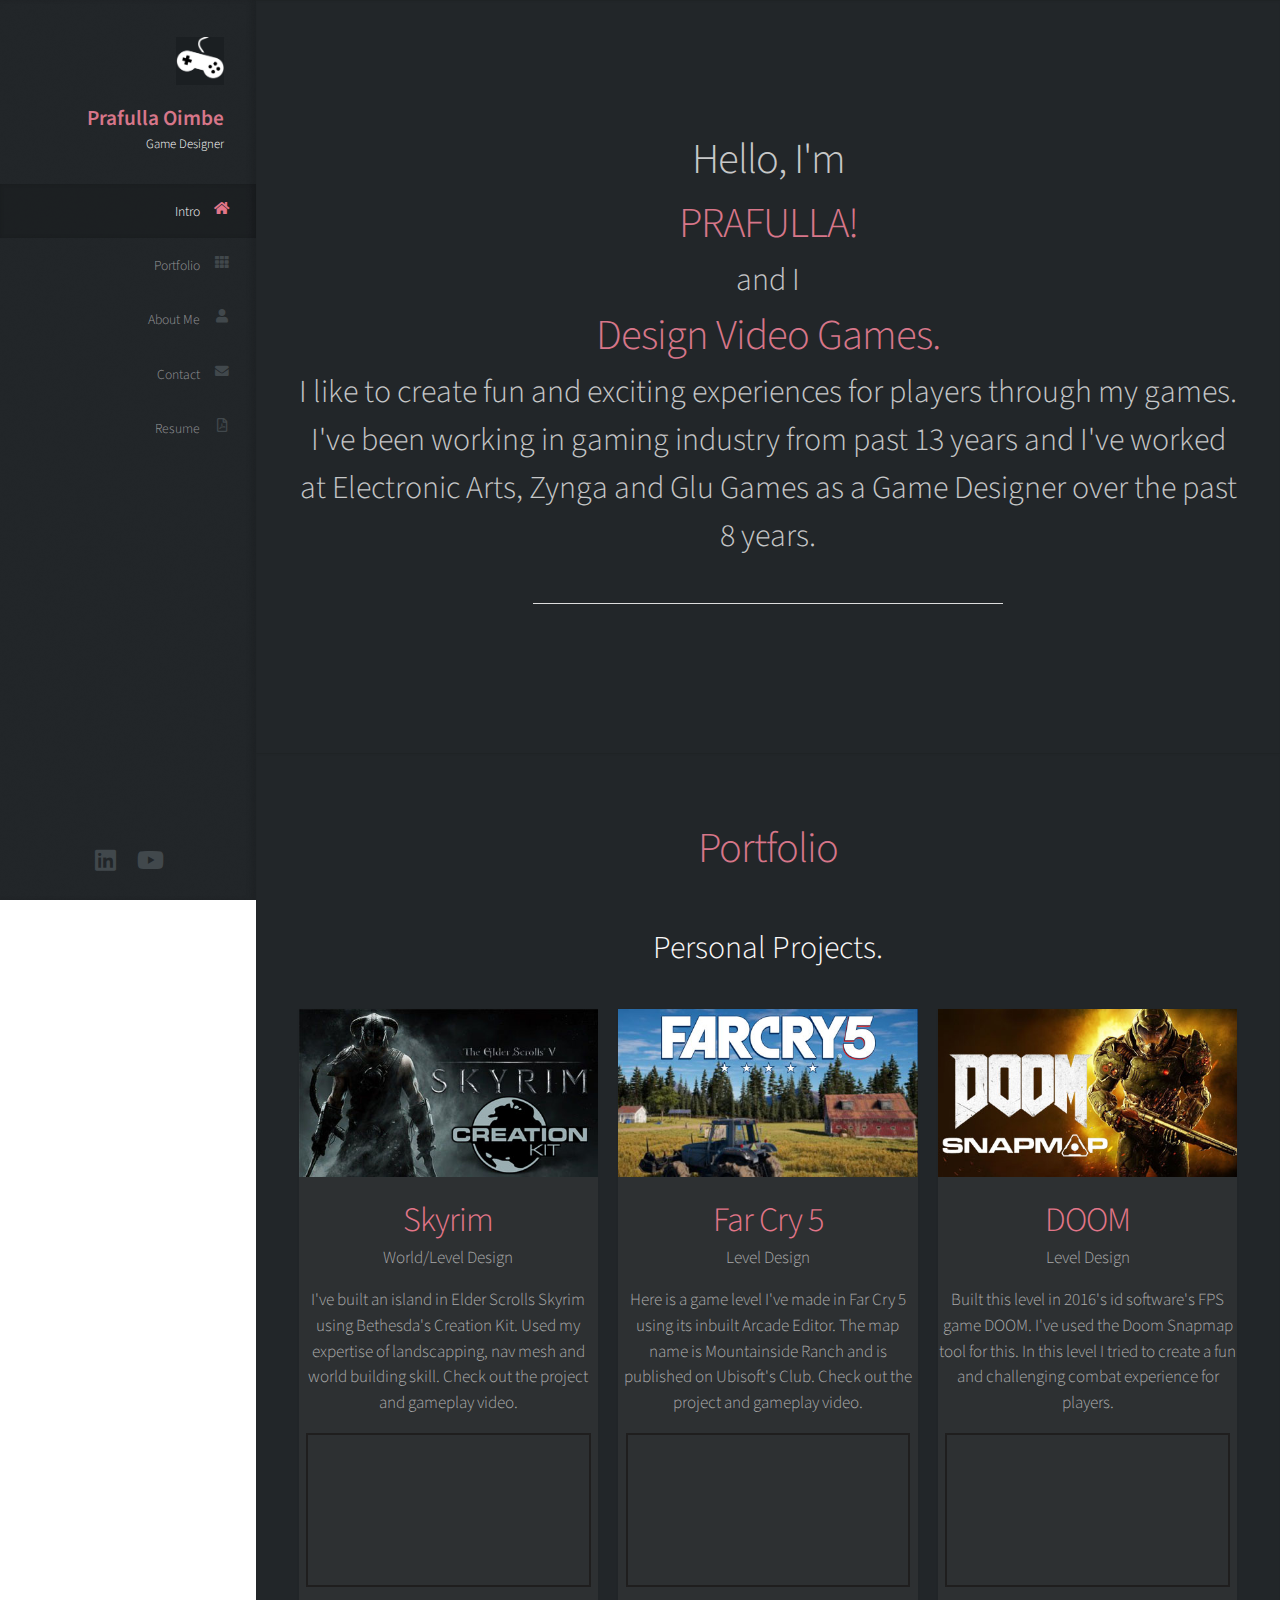
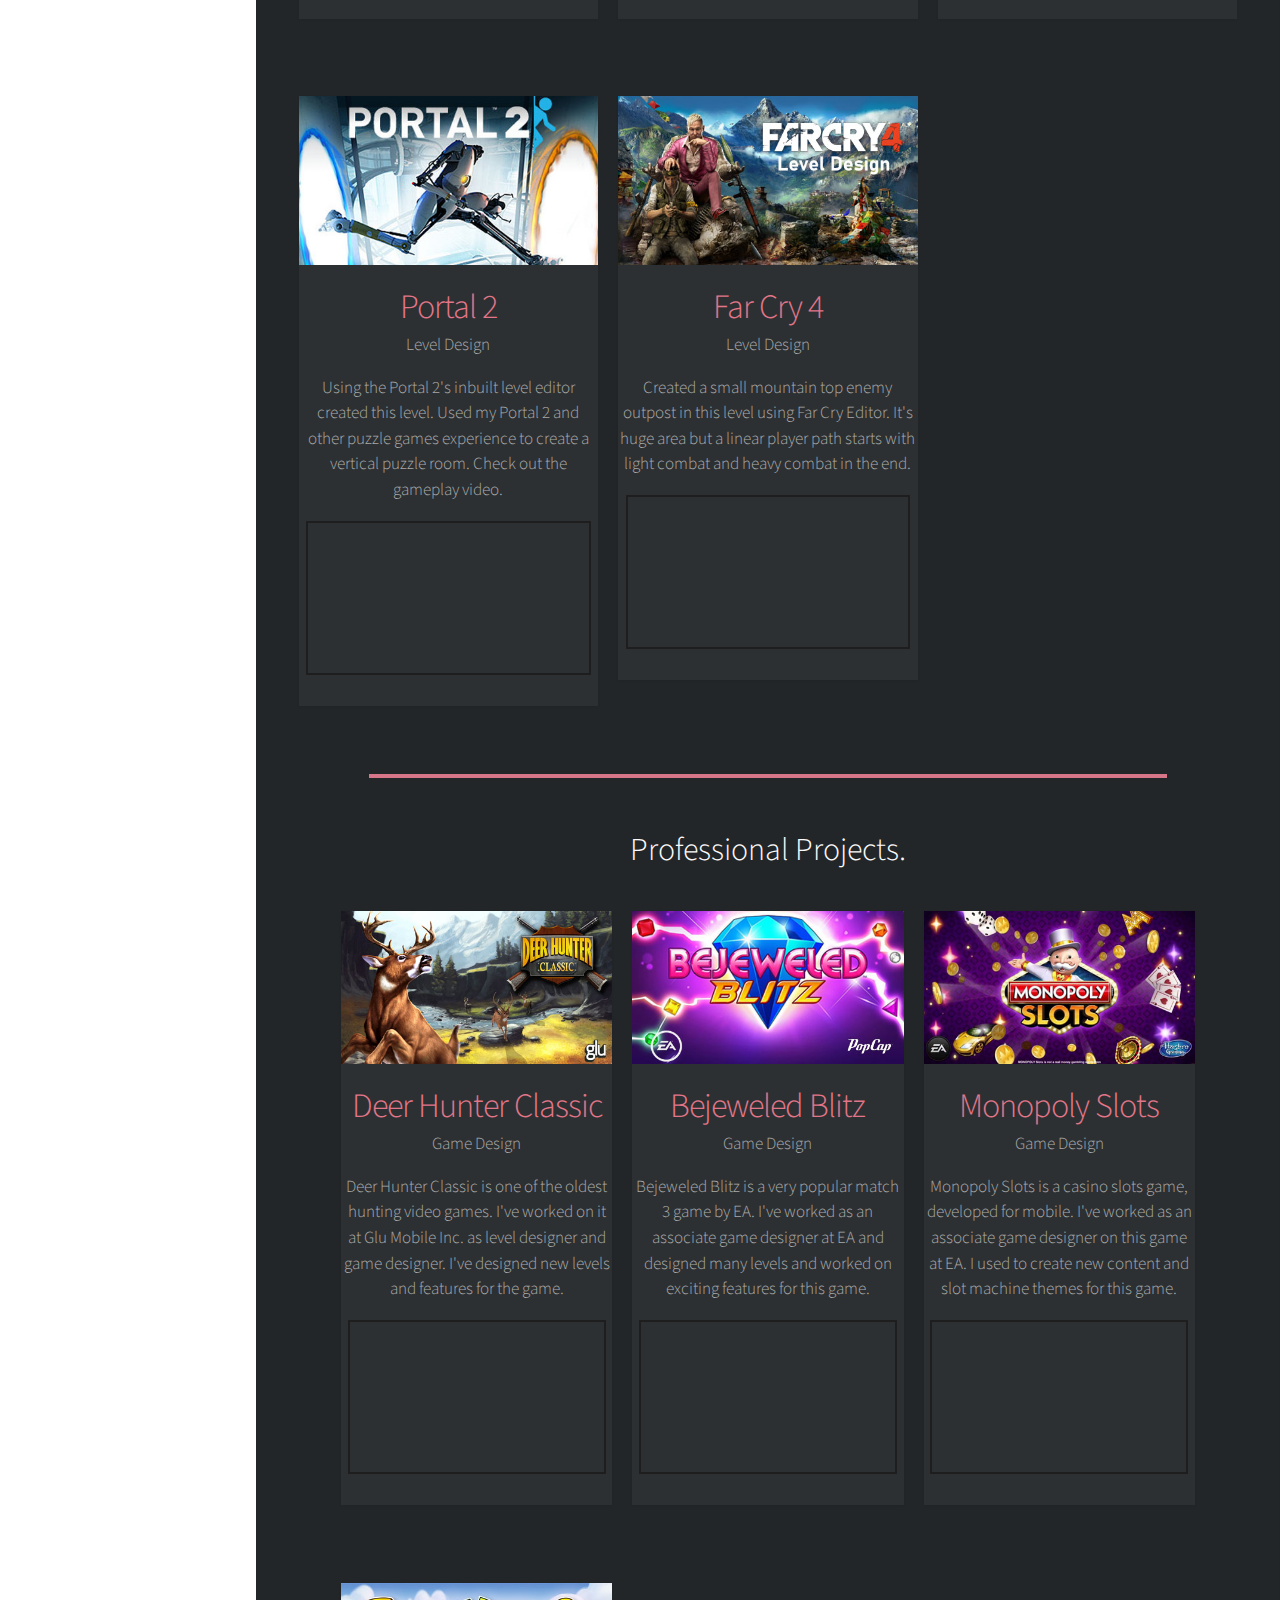
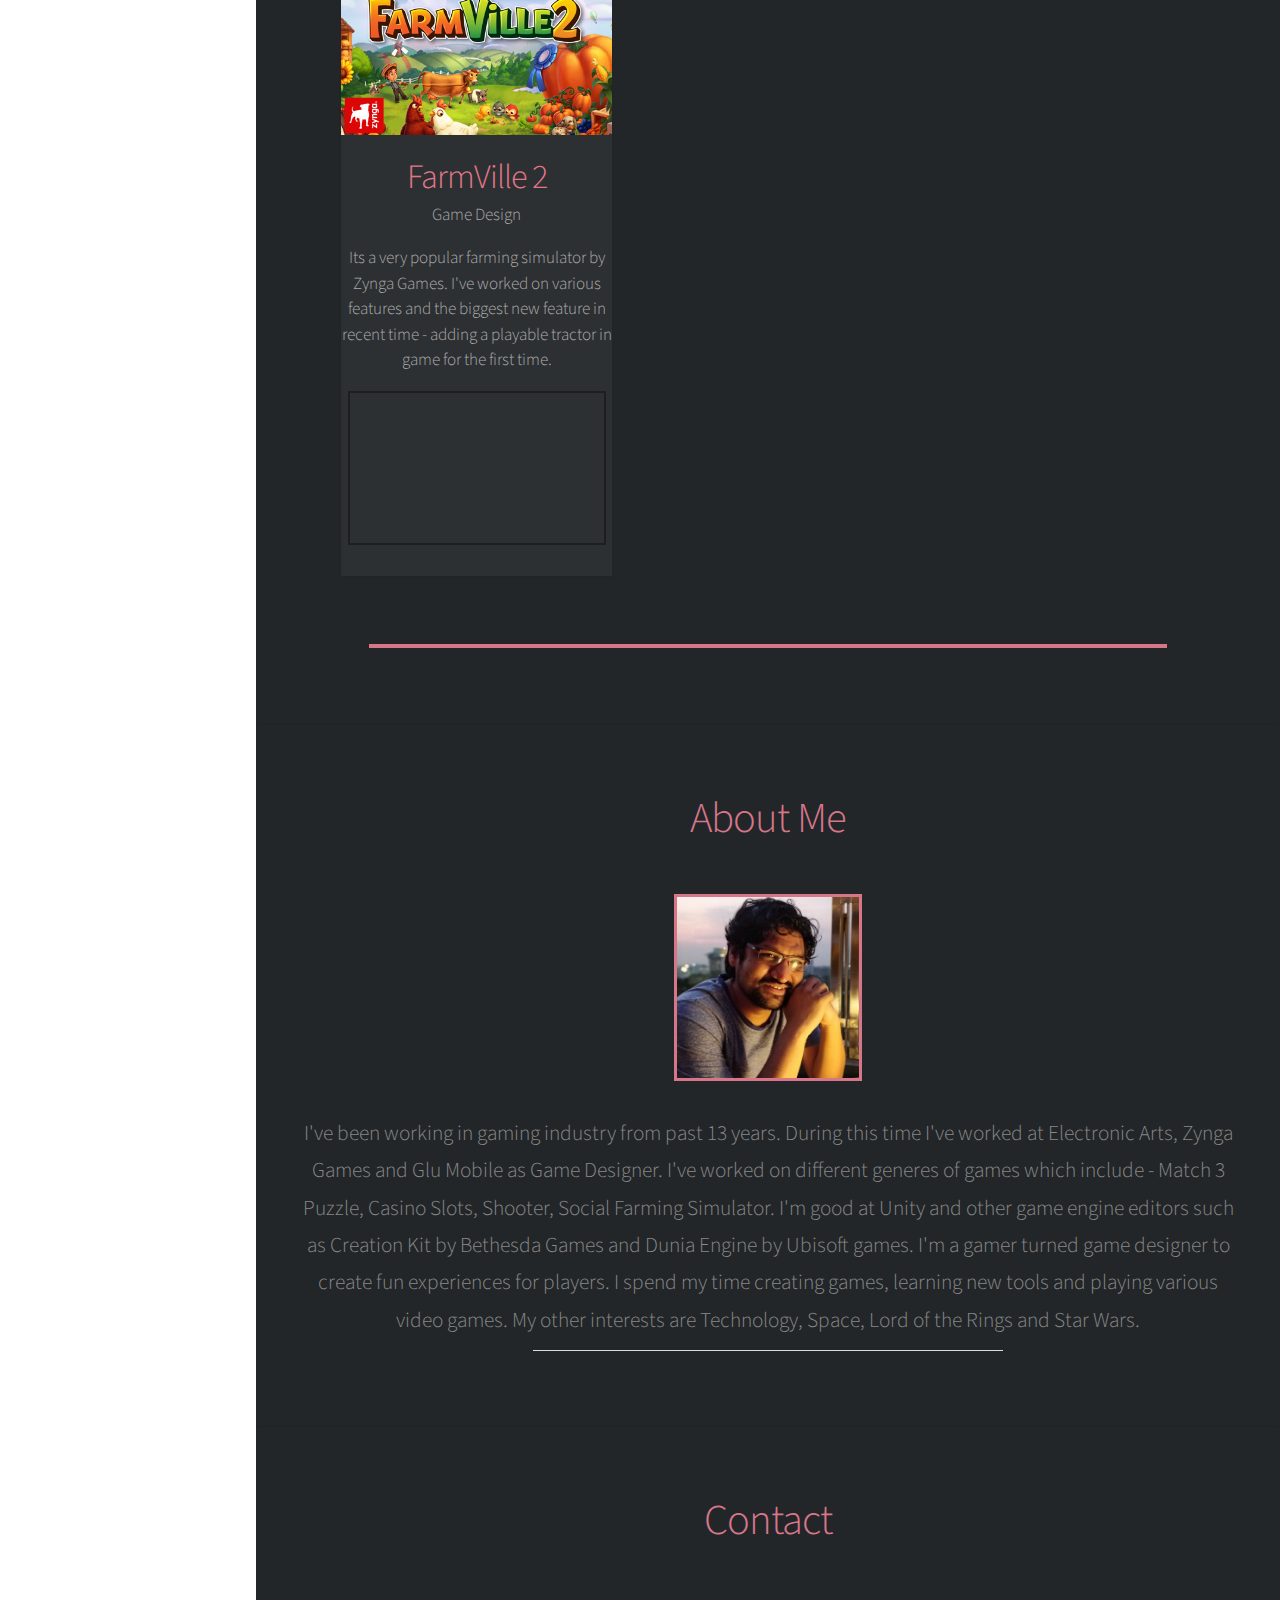
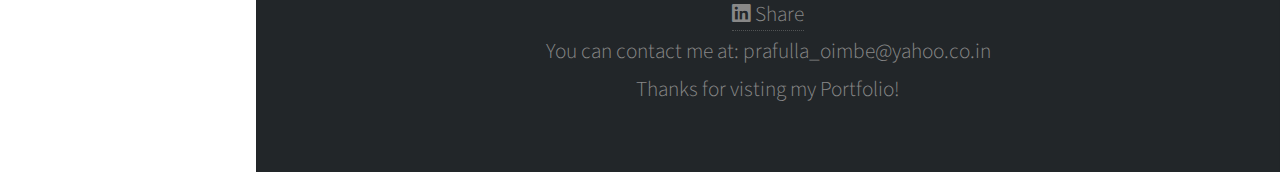
==== commit c81fc4c7: "Updated the intro text" ====
--- a/index.html
+++ b/index.html
@@ -86,7 +86,7 @@
 							<header>
 								<!--<h2 class="alt"> <strong>Prafulla Oimbe</strong></h2>-->
 								<p>
-								<h2 class="alt"> Hello, I'm </h2><h2 style="color:rgb(215, 118, 137);">PRAFULLA!</h2> <h3>and I </h3><h2 style="color:rgb(215, 118, 137);">Design Video Games.</h2><h3>  I like to create fun and exciting experiences for players through my games. I've worked at Electronic Arts, Zynga and Glu Games as a Game Designer over the past 8 years.</h3>
+								<h2 class="alt"> Hello, I'm </h2><h2 style="color:rgb(215, 118, 137);">PRAFULLA!</h2> <h3>and I </h3><h2 style="color:rgb(215, 118, 137);">Design Video Games.</h2><h3>  I like to create fun and exciting experiences for players through my games. I've been working in gaming industry from past 13 years and I've worked at Electronic Arts, Zynga and Glu Games as a Game Designer over the past 8 years.</h3>
 								</p>
 								<!--<p>A passionate Game Designer and Gamer</p>-->
 								
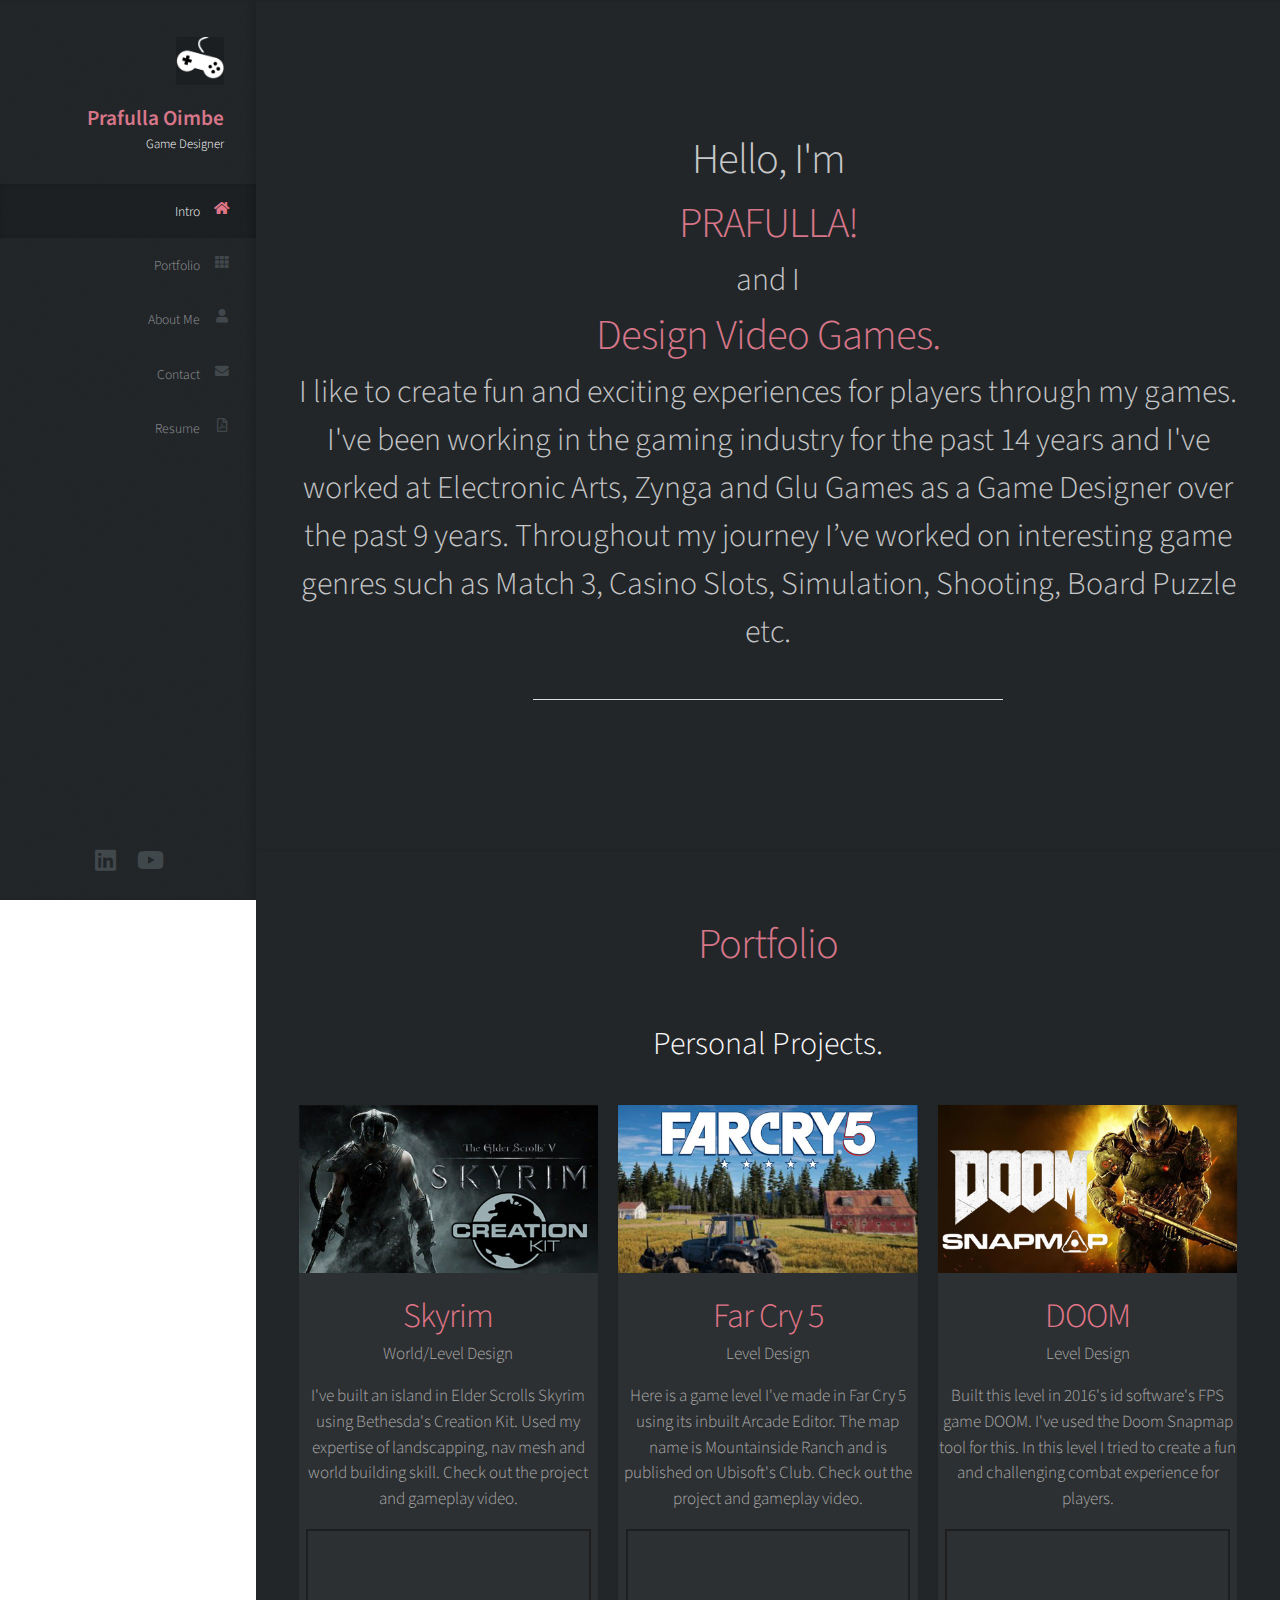
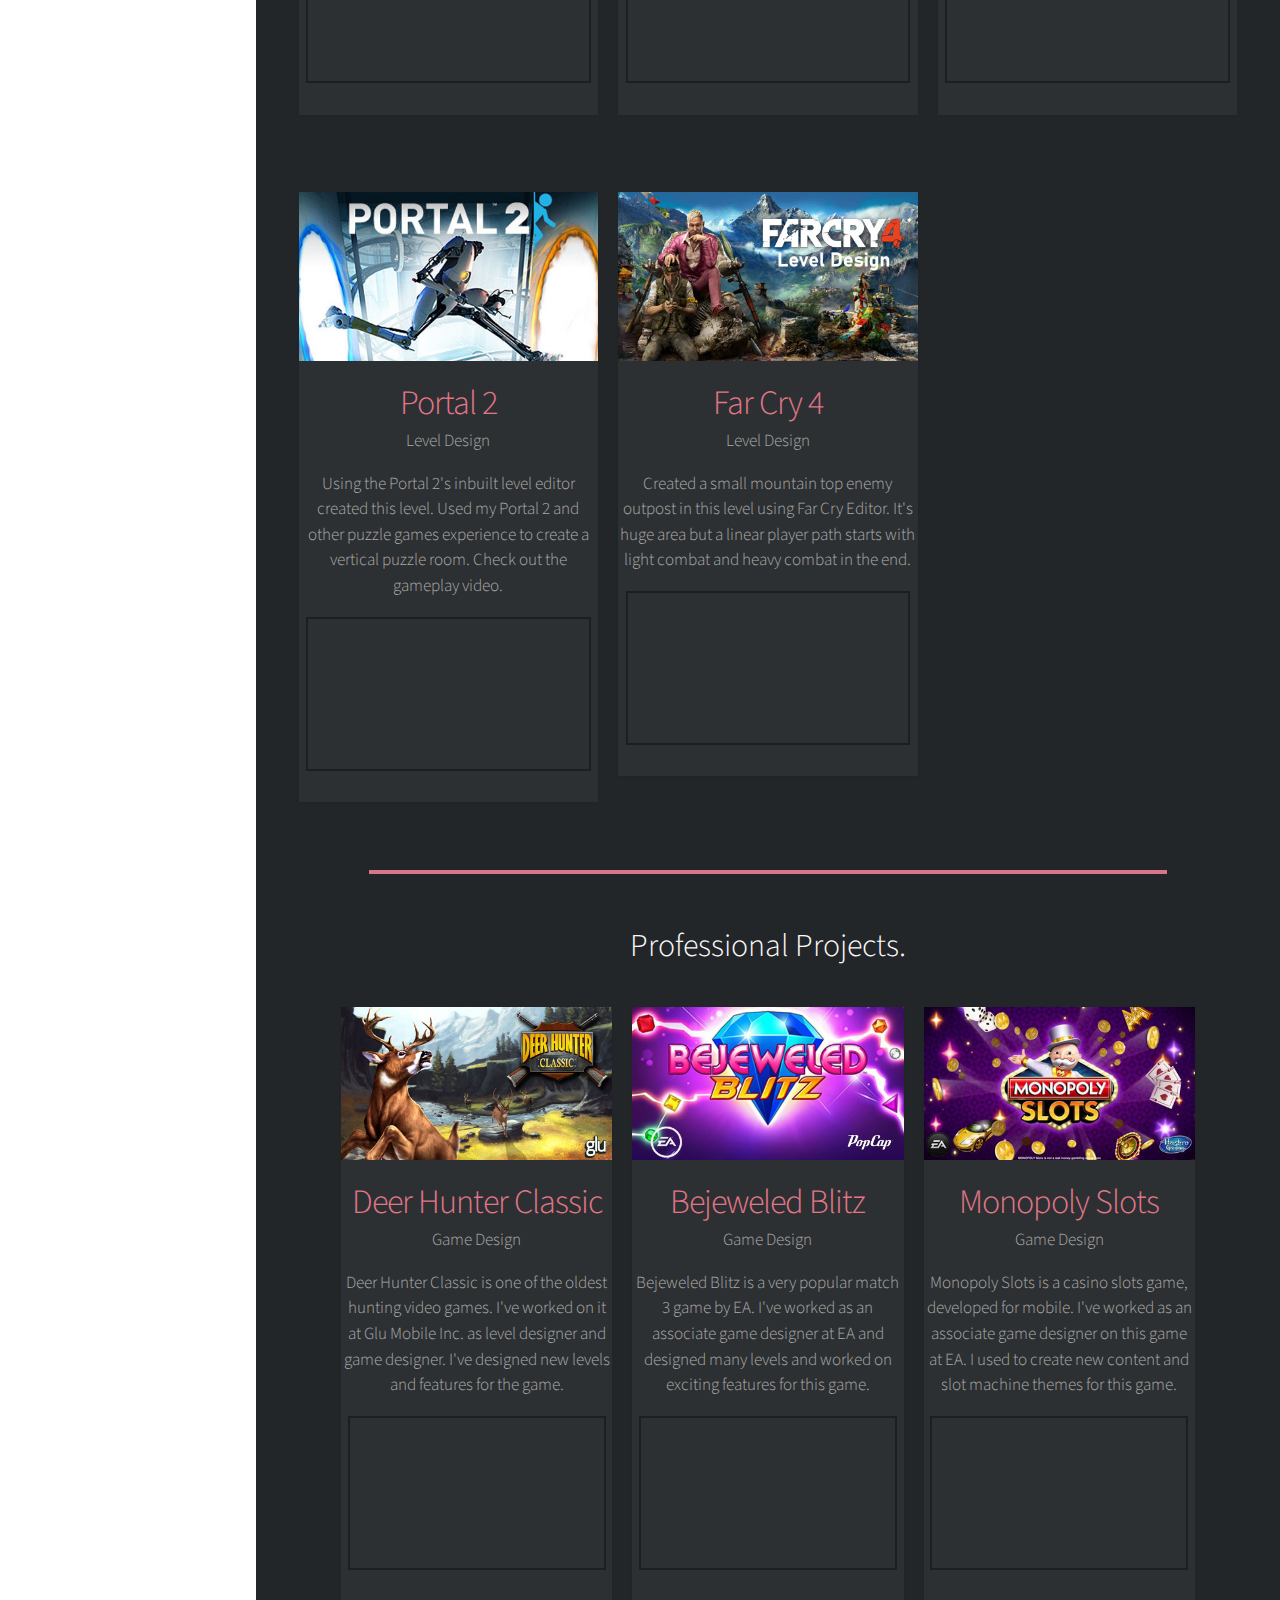
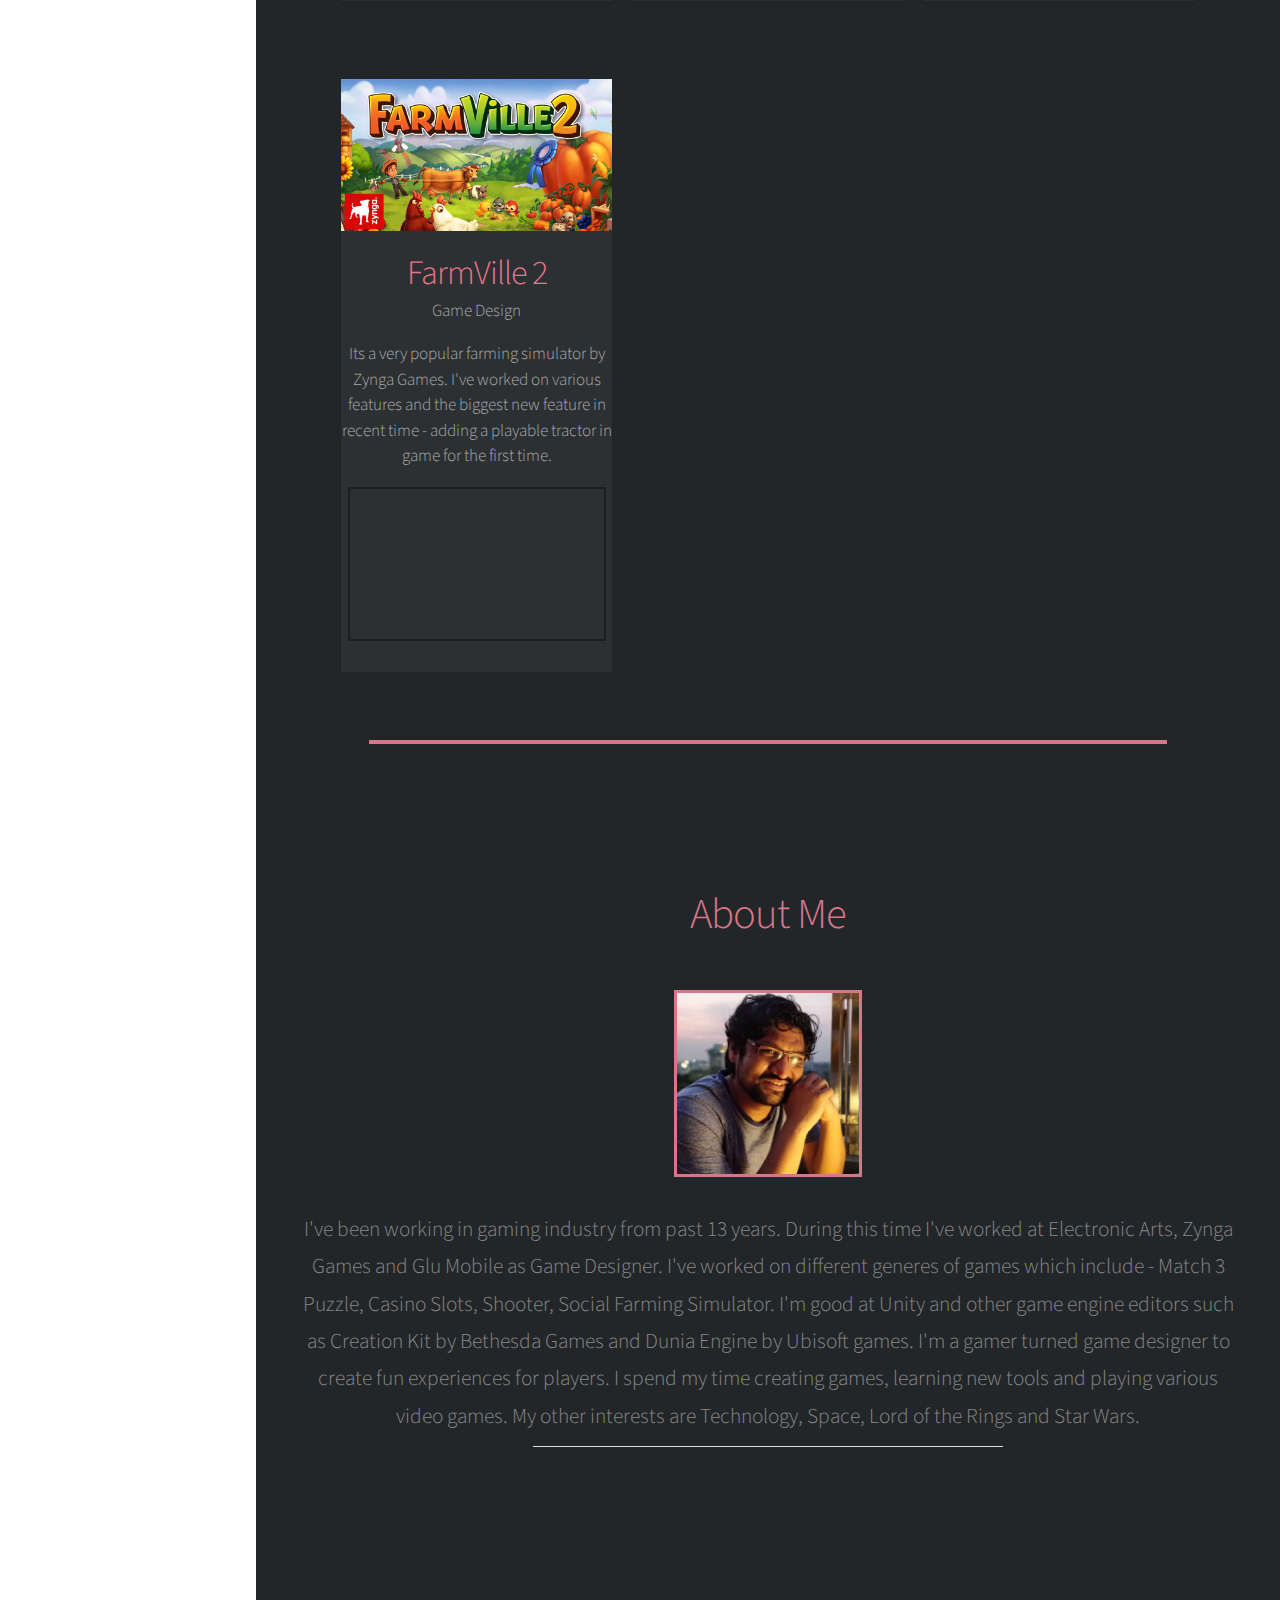
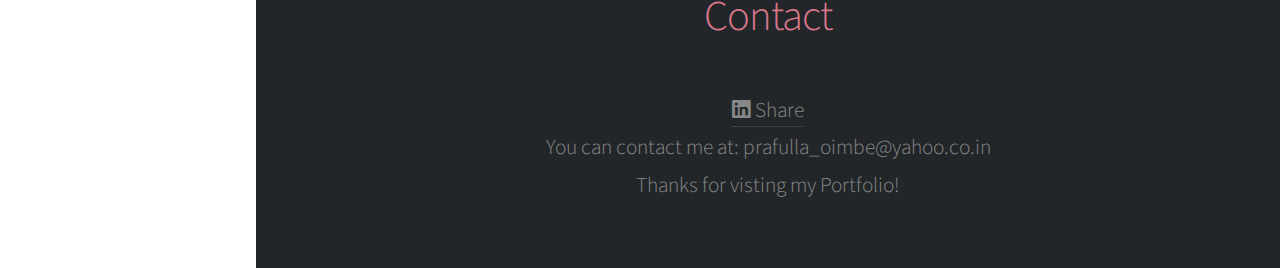
==== commit 7e4d694b: "Updated Overview Section" ====
--- a/index.html
+++ b/index.html
@@ -86,7 +86,7 @@
 							<header>
 								<!--<h2 class="alt"> <strong>Prafulla Oimbe</strong></h2>-->
 								<p>
-								<h2 class="alt"> Hello, I'm </h2><h2 style="color:rgb(215, 118, 137);">PRAFULLA!</h2> <h3>and I </h3><h2 style="color:rgb(215, 118, 137);">Design Video Games.</h2><h3>  I like to create fun and exciting experiences for players through my games. I've been working in gaming industry from past 13 years and I've worked at Electronic Arts, Zynga and Glu Games as a Game Designer over the past 8 years.</h3>
+								<h2 class="alt"> Hello, I'm </h2><h2 style="color:rgb(215, 118, 137);">PRAFULLA!</h2> <h3>and I </h3><h2 style="color:rgb(215, 118, 137);">Design Video Games.</h2><h3>  I like to create fun and exciting experiences for players through my games. I've been working in the gaming industry for the past 14 years and I've worked at Electronic Arts, Zynga and Glu Games as a Game Designer over the past 9 years. Throughout my journey I’ve worked on interesting game genres such as Match 3, Casino Slots, Simulation, Shooting, Board Puzzle etc.</h3>
 								</p>
 								<!--<p>A passionate Game Designer and Gamer</p>-->
 								
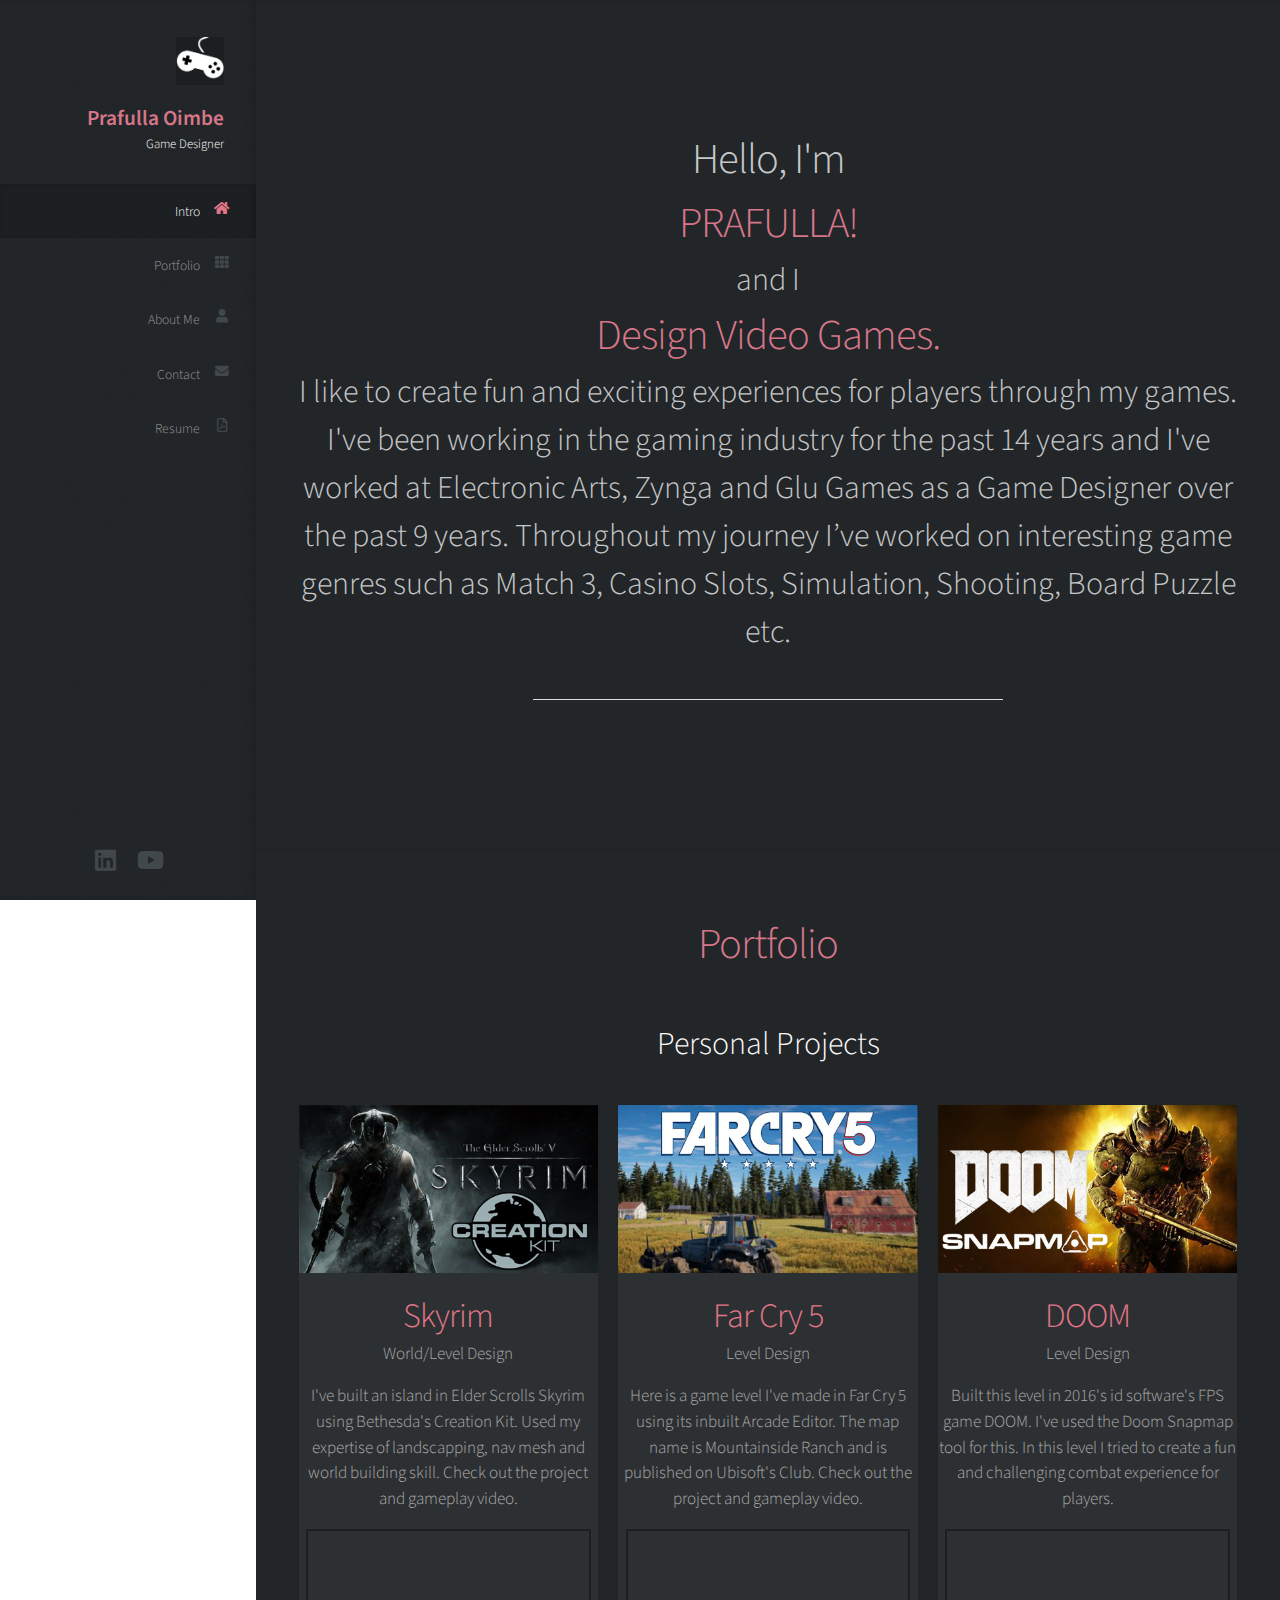
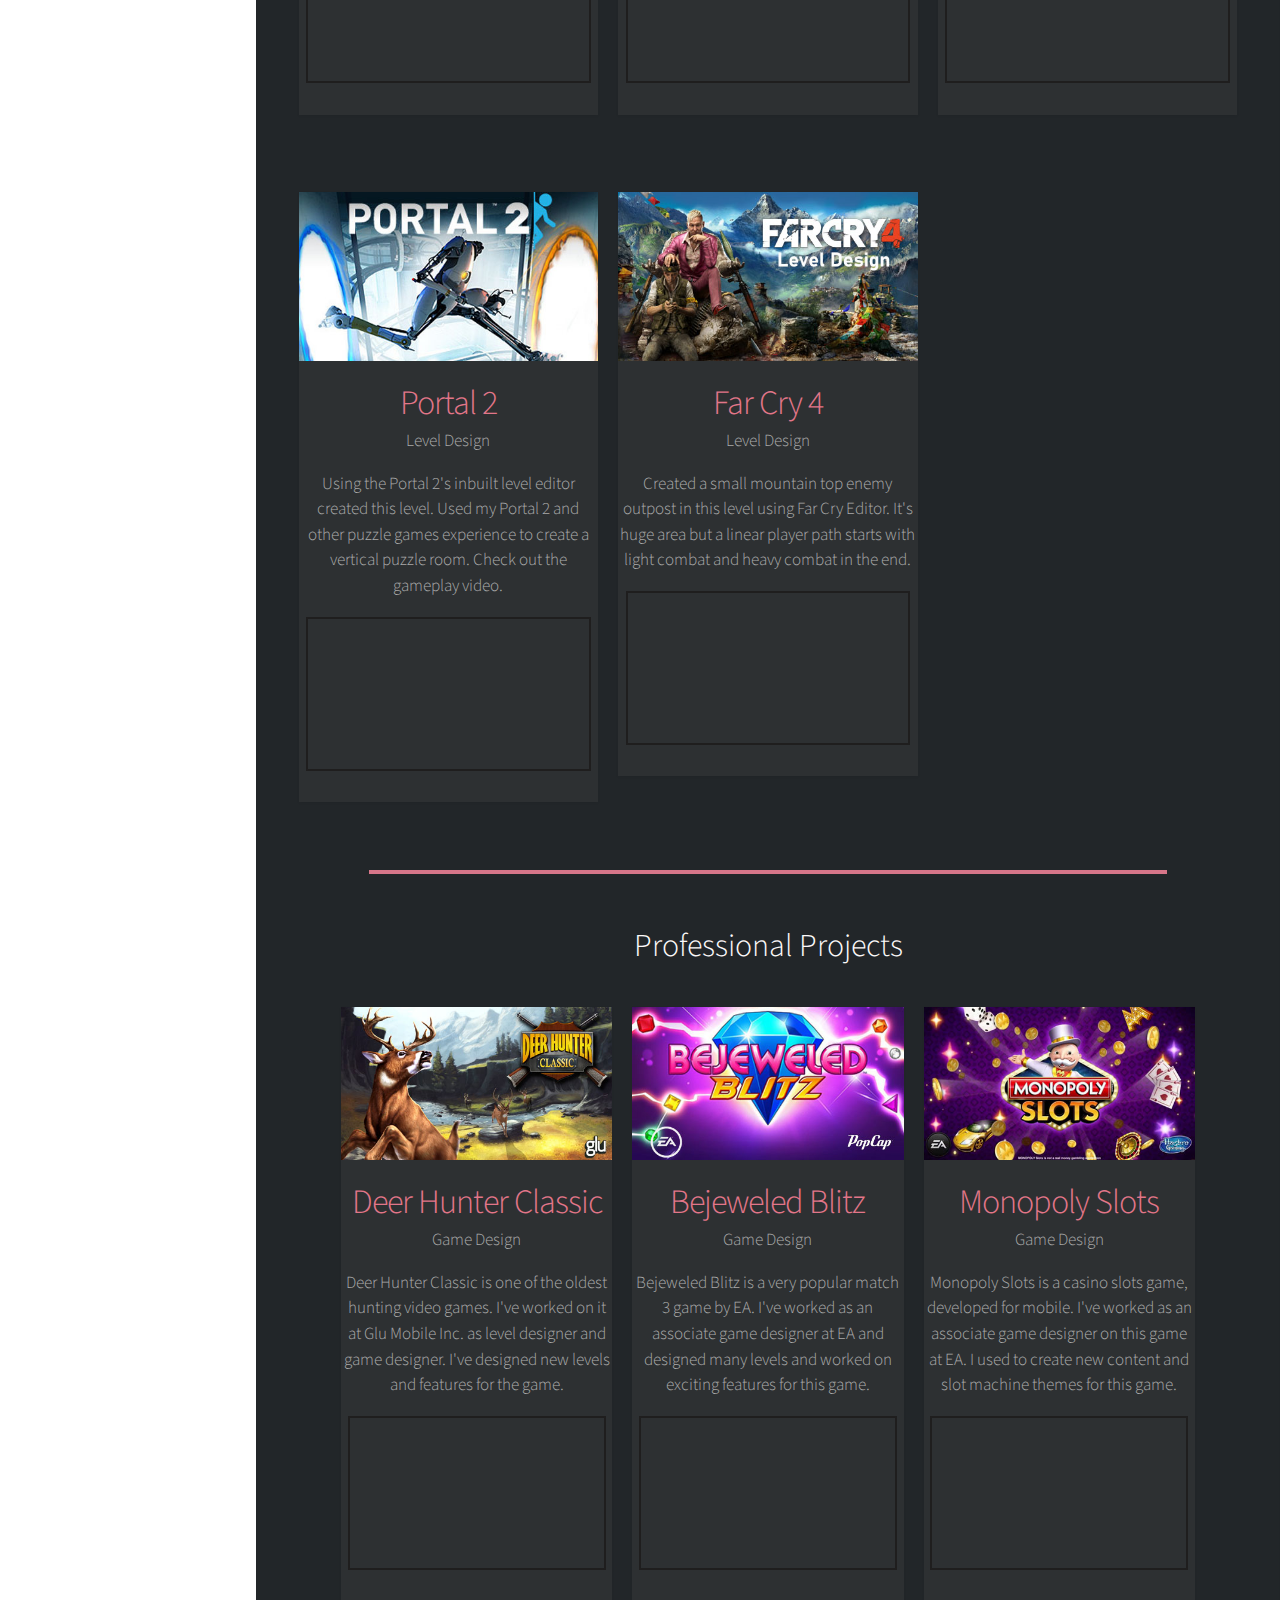
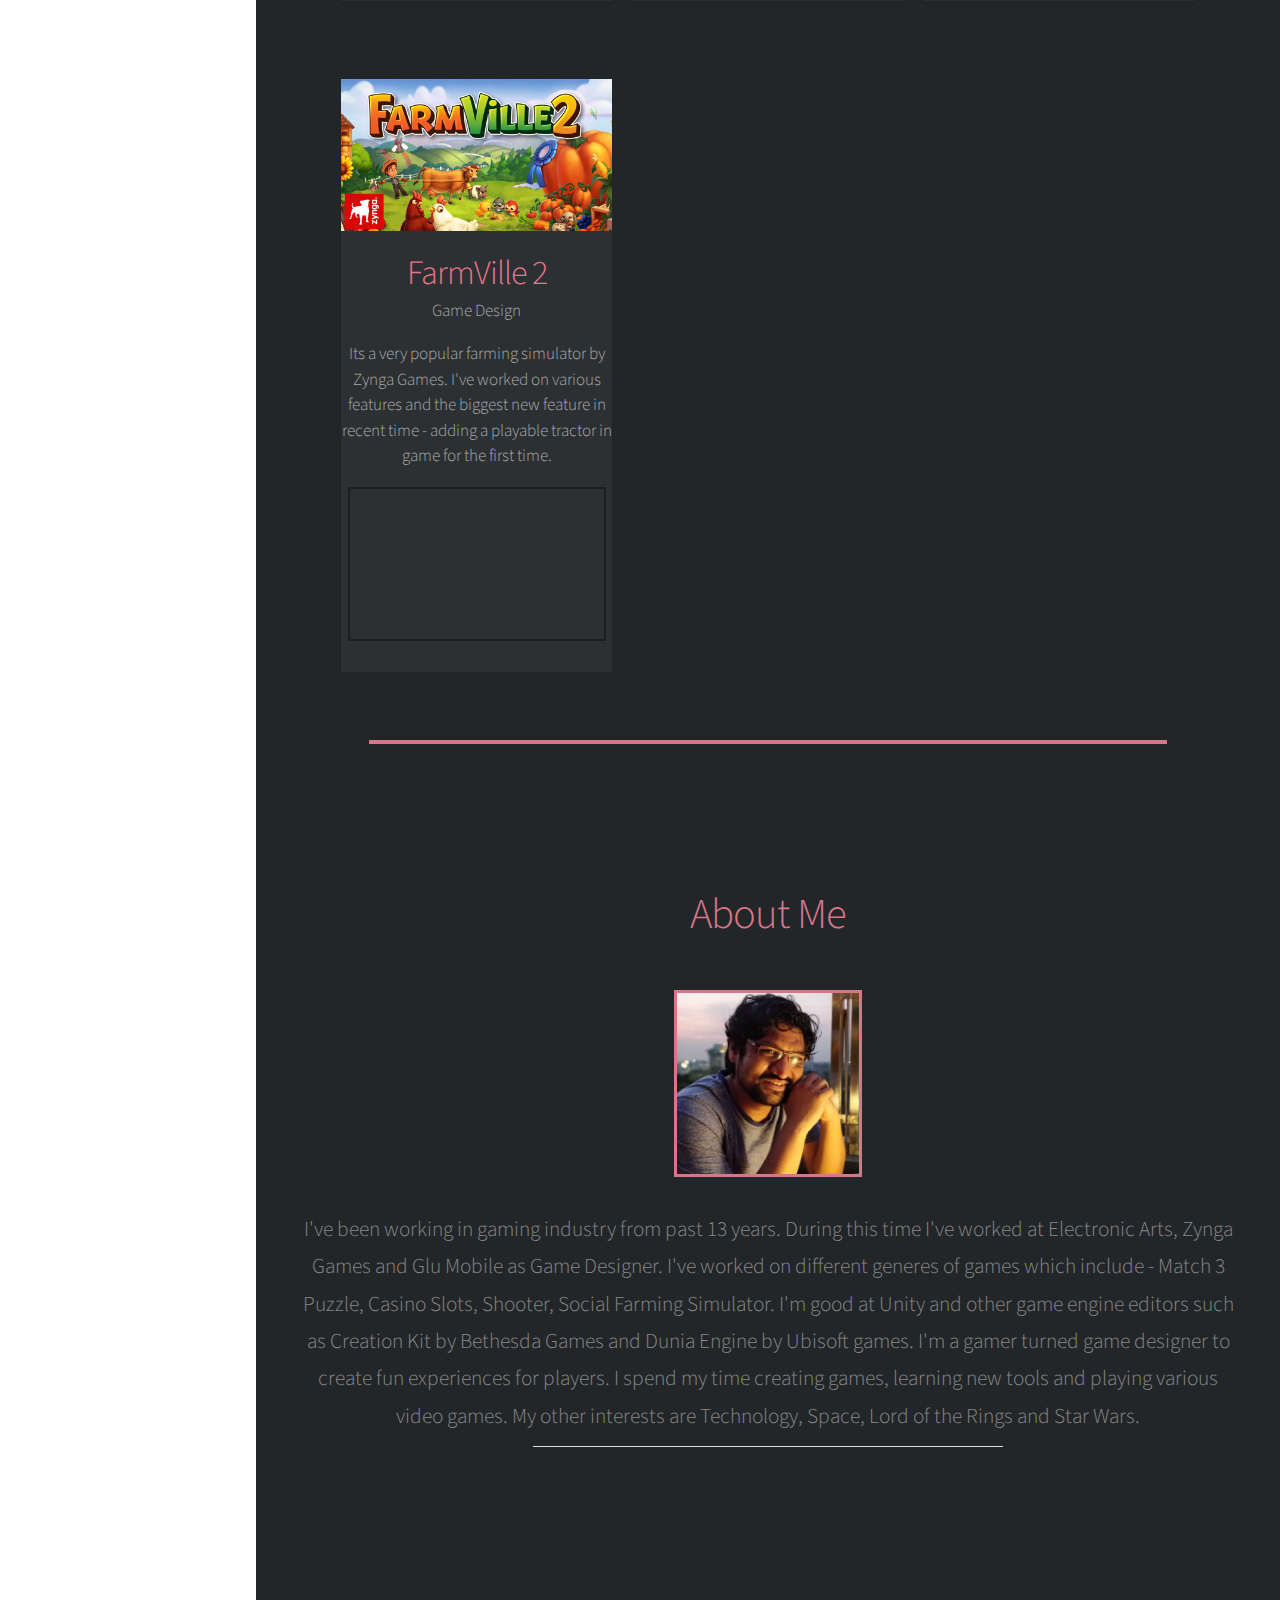
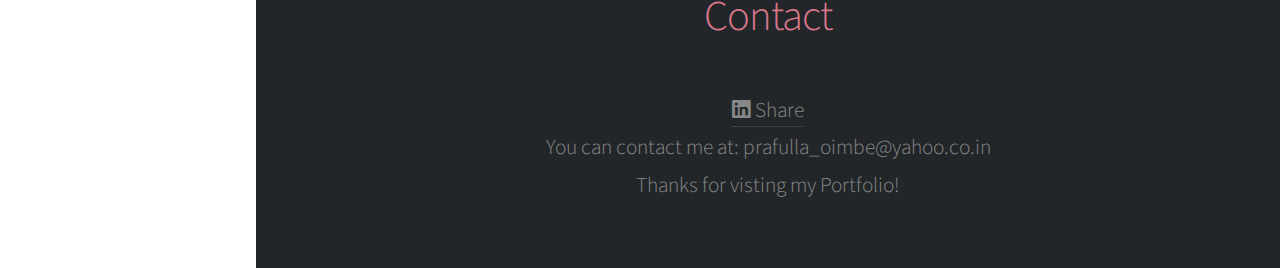
==== commit 38c10e11: "Corrected the Spell mistakes" ====
--- a/index.html
+++ b/index.html
@@ -110,7 +110,7 @@
 								<h2 style="color:rgb(215, 118, 137);">Portfolio</h2>
 							</header>
 
-							<p><h3>Personal Projects.</h3><br></p>
+							<p><h3>Personal Projects</h3><br></p>
 							
 
 							<div class="row">
@@ -220,7 +220,7 @@
 					
 						<div class="container">
 
-							<p><br><h3>Professional Projects.</h3><br></p>
+							<p><br><h3>Professional Projects</h3><br></p>
 							
 							<div class="row">
 								<div class="col-4 col-12-mobile">
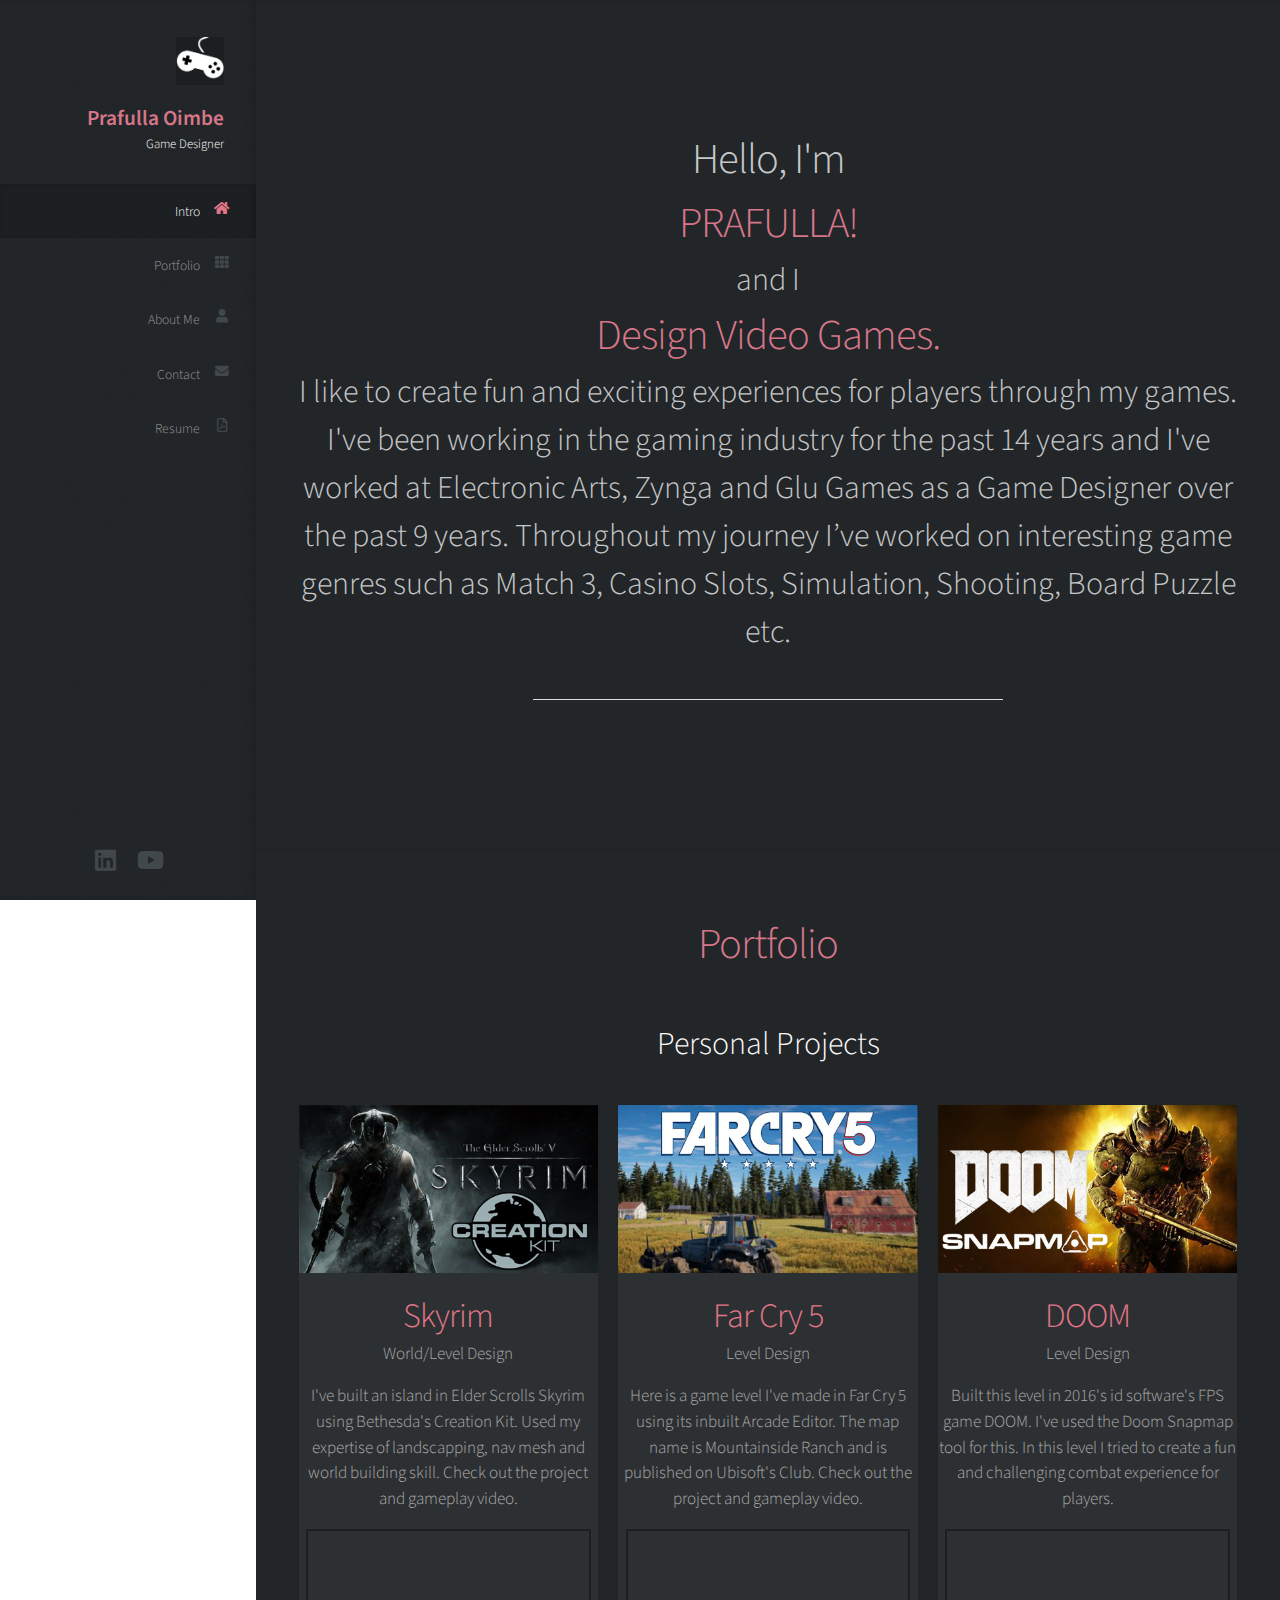
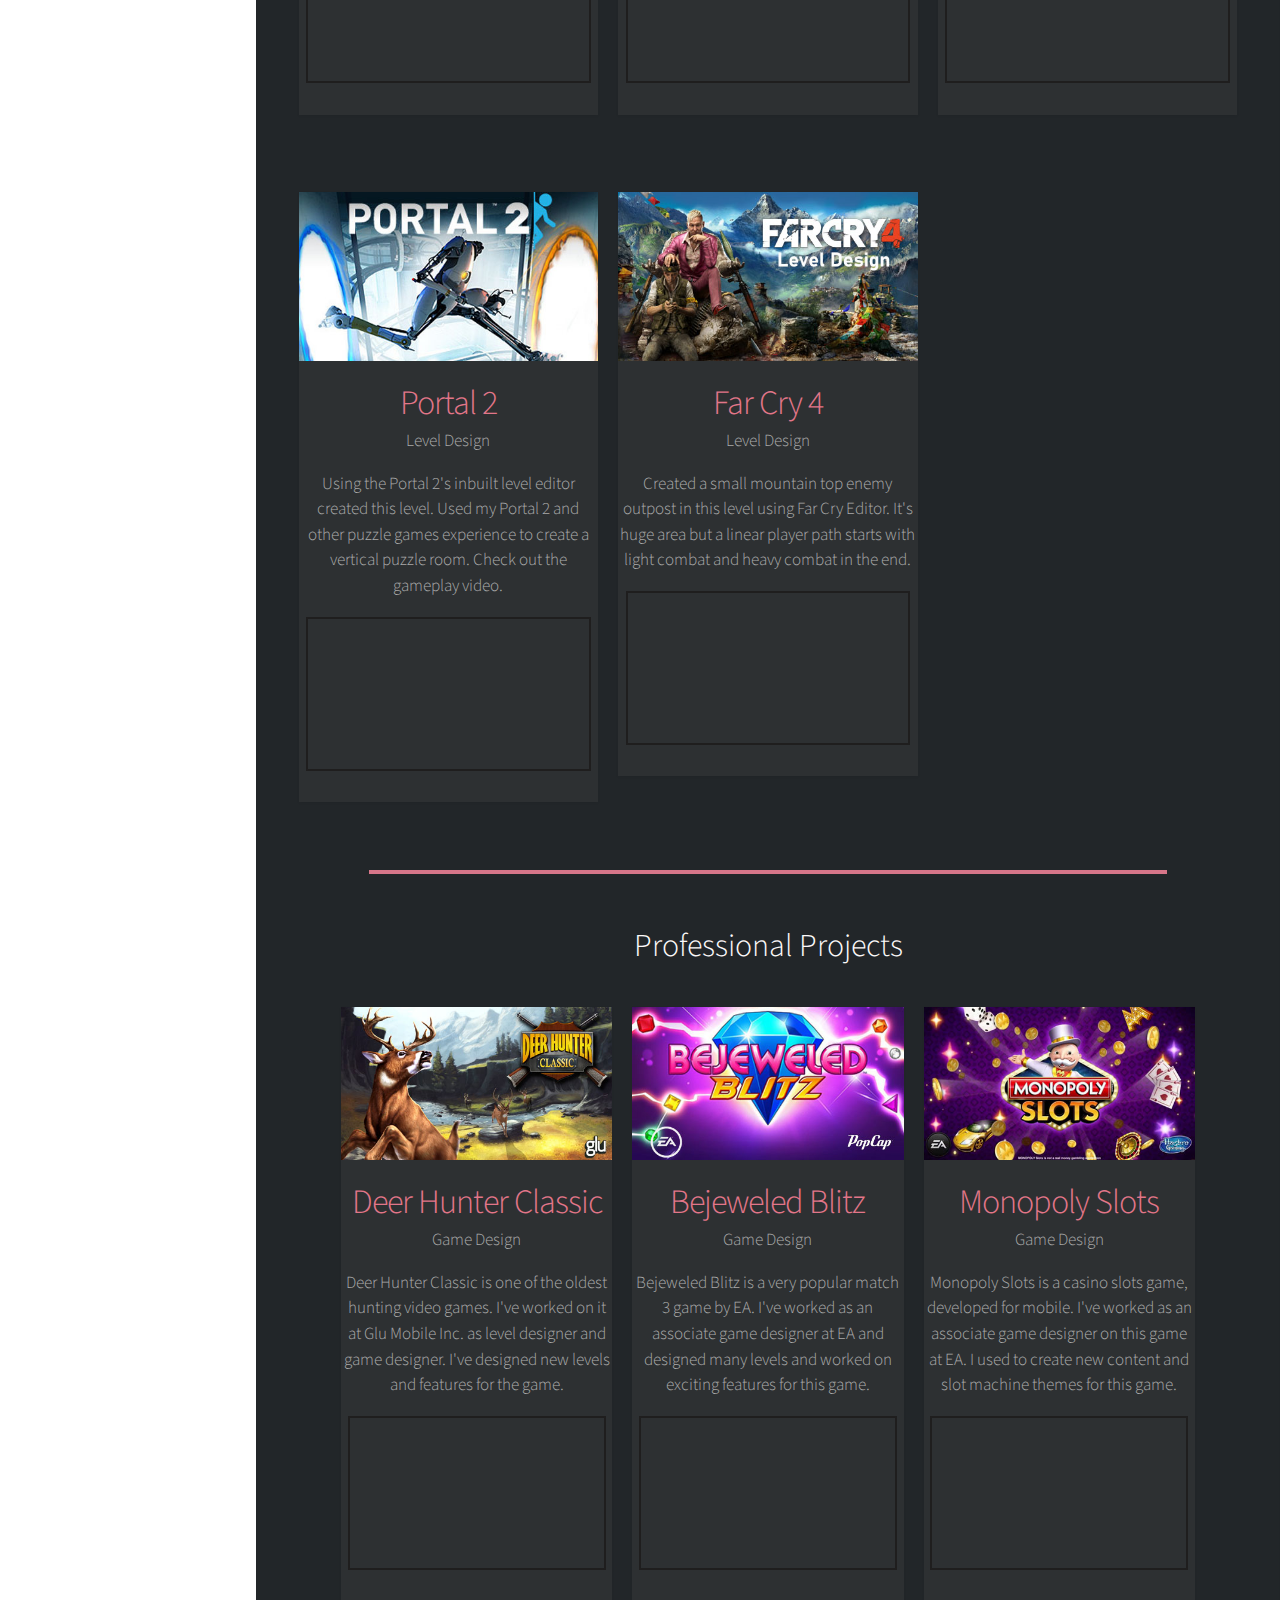
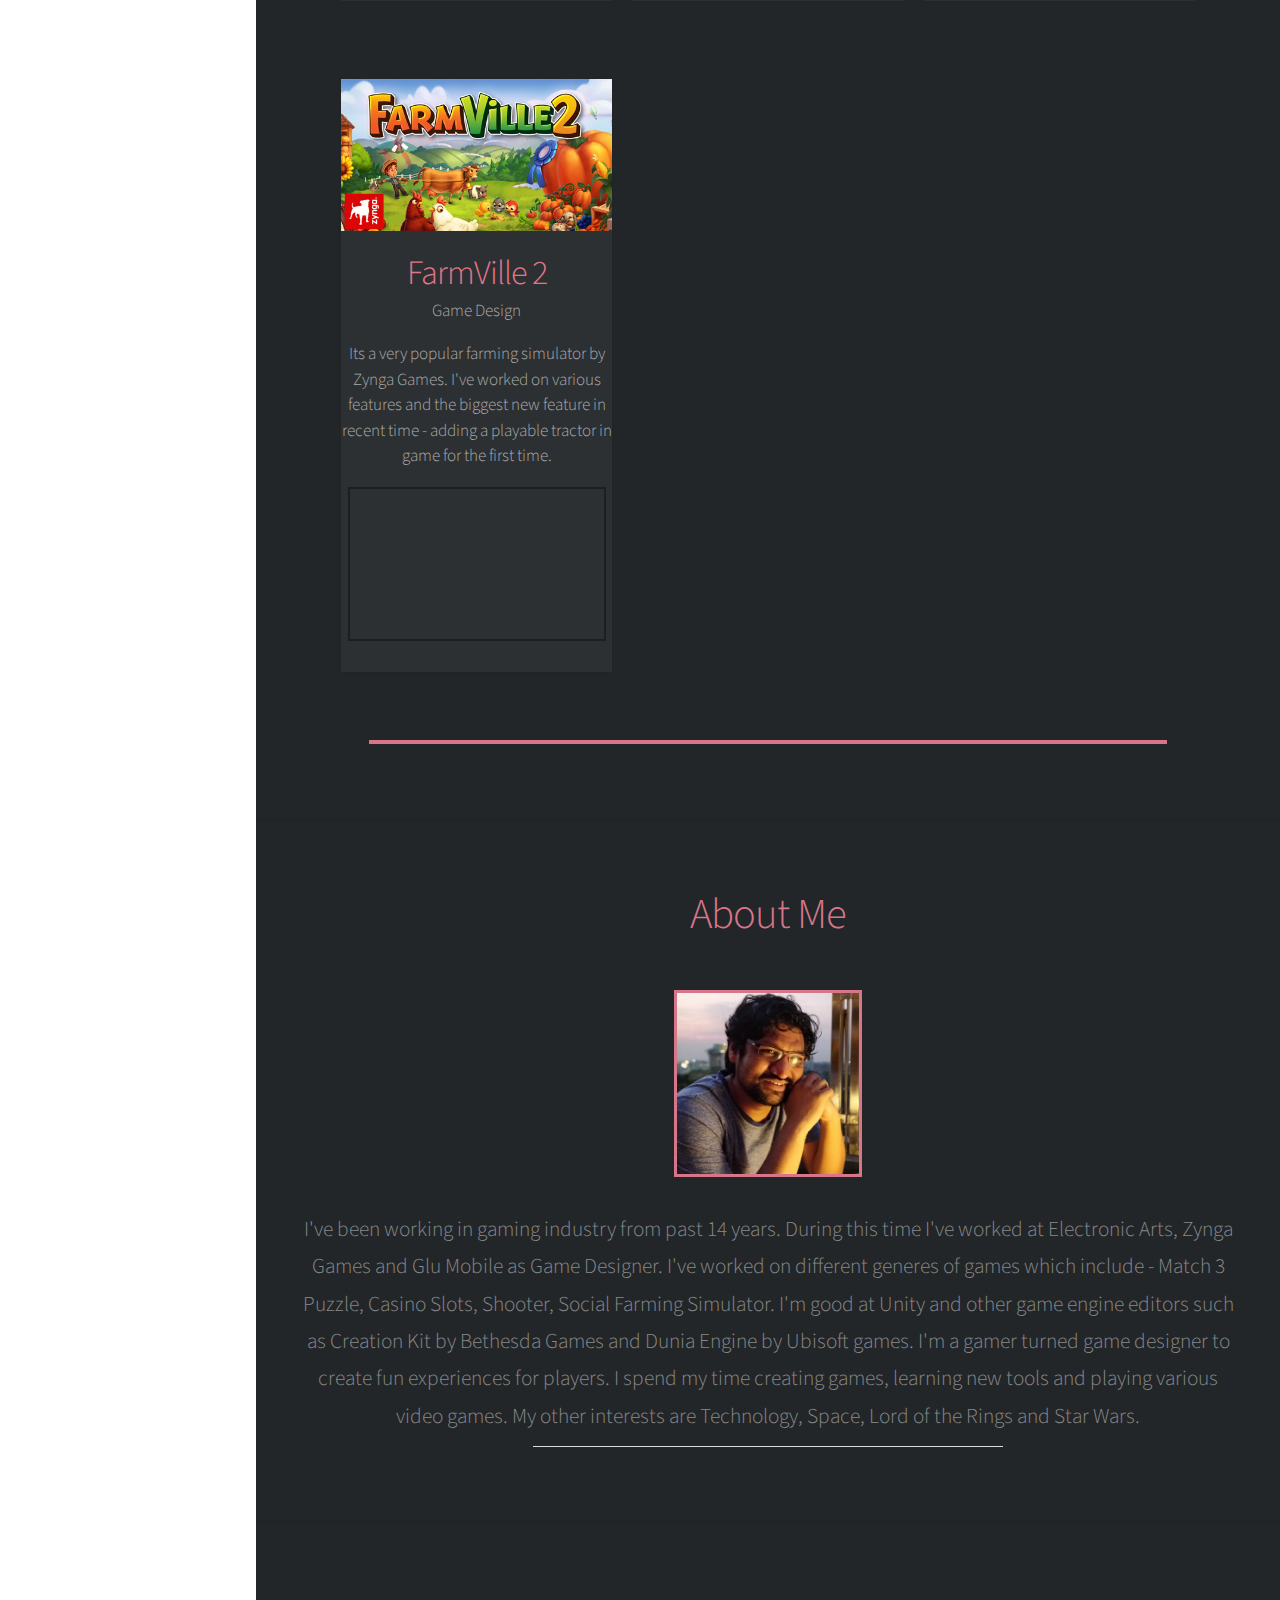
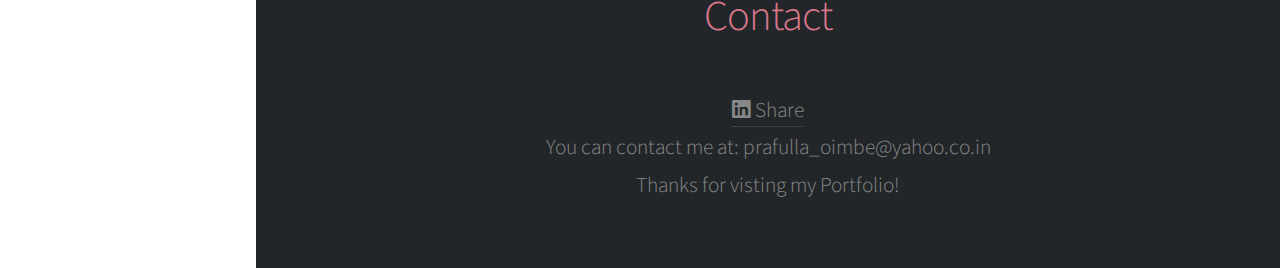
==== commit 61f81543: "Updated Exp" ====
--- a/index.html
+++ b/index.html
@@ -311,7 +311,7 @@
 							</header>
 
 							<a class="image featured"><img src="images/profile1.jpg" alt="" style="border:3px solid rgb(215, 118, 137)"/></a>
-							<p>I've been working in gaming industry from past 13 years. During this time I've worked at Electronic Arts, Zynga Games and Glu Mobile as Game Designer. I've worked on different generes of games which include - Match 3 Puzzle, Casino Slots, Shooter, Social Farming Simulator. I'm good at Unity and other game engine editors such as Creation Kit by Bethesda Games and Dunia Engine by Ubisoft games. I'm a gamer turned game designer to create fun experiences for players. I spend my time creating games, learning new tools and playing various video games. My other interests are Technology, Space, Lord of the Rings and Star Wars.</p>
+							<p>I've been working in gaming industry from past 14 years. During this time I've worked at Electronic Arts, Zynga Games and Glu Mobile as Game Designer. I've worked on different generes of games which include - Match 3 Puzzle, Casino Slots, Shooter, Social Farming Simulator. I'm good at Unity and other game engine editors such as Creation Kit by Bethesda Games and Dunia Engine by Ubisoft games. I'm a gamer turned game designer to create fun experiences for players. I spend my time creating games, learning new tools and playing various video games. My other interests are Technology, Space, Lord of the Rings and Star Wars.</p>
 							<hr class="" width="50%">
 						</div>
 					</section>
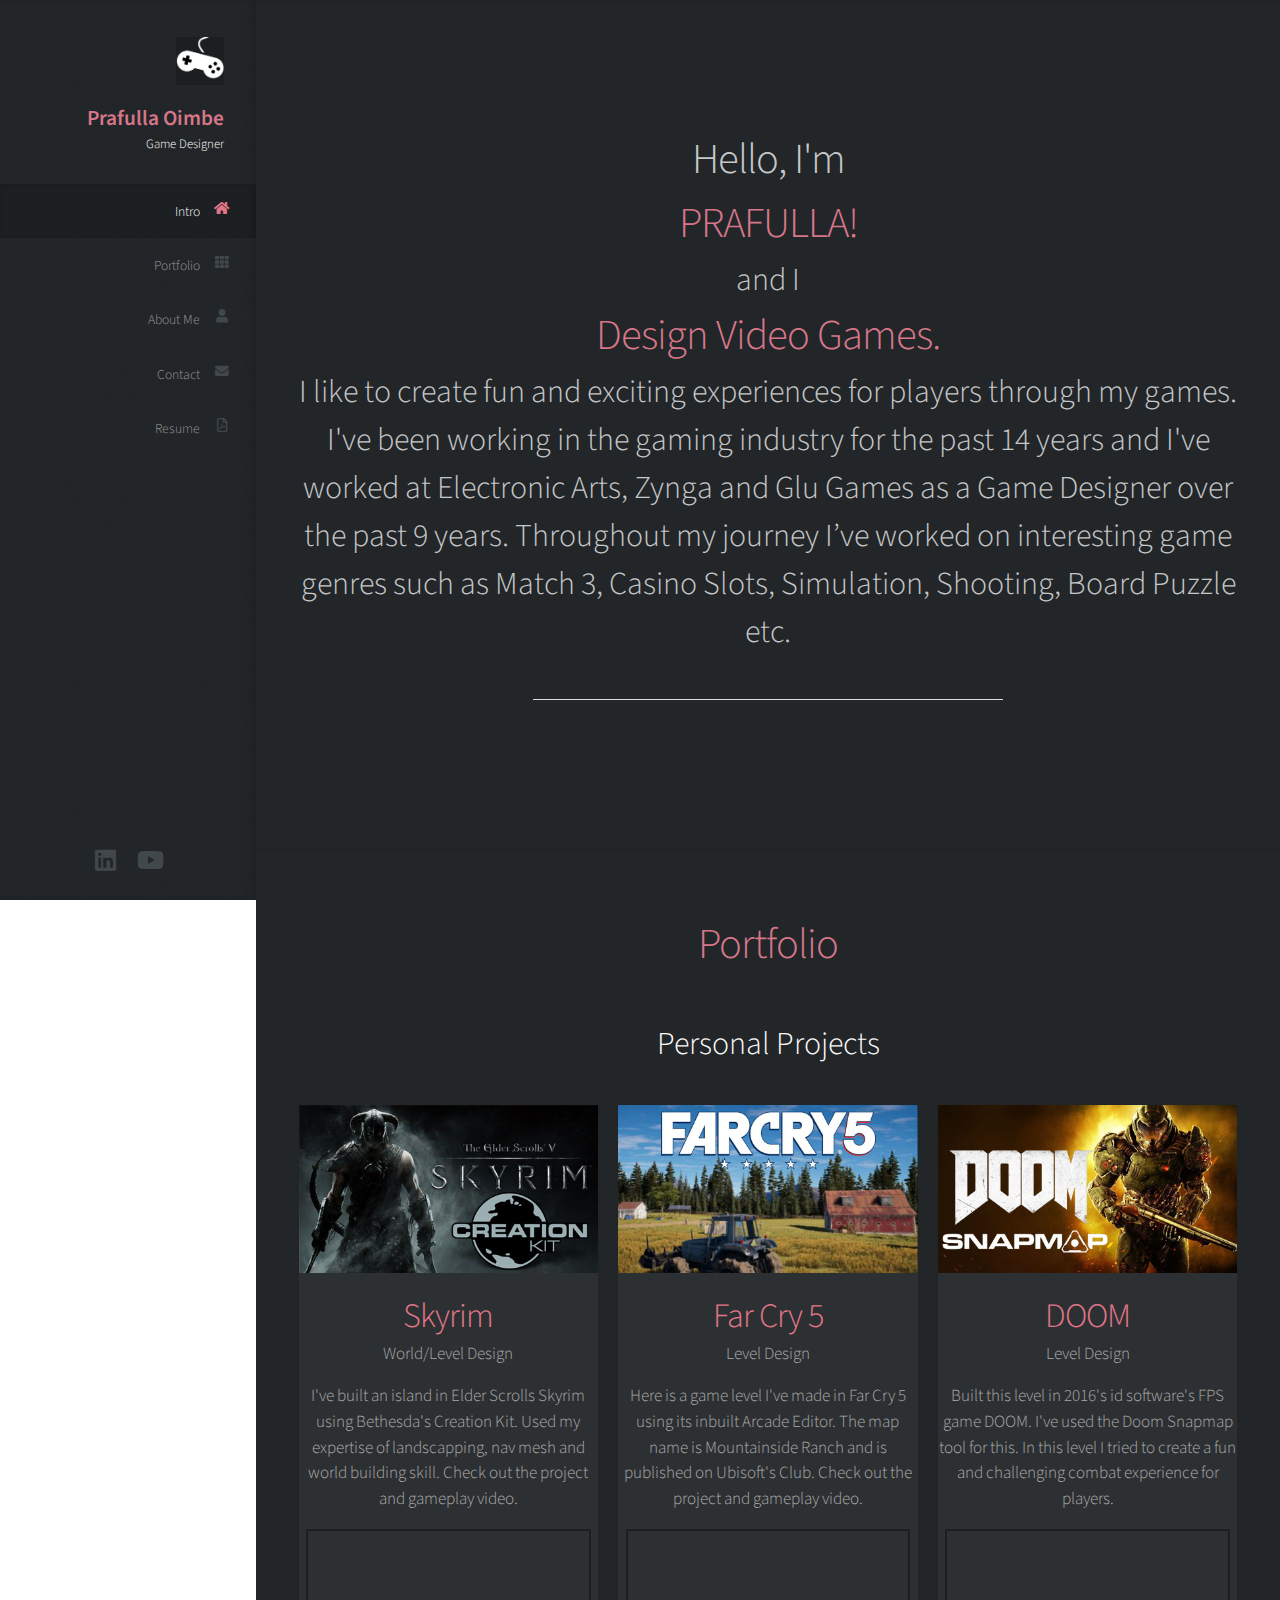
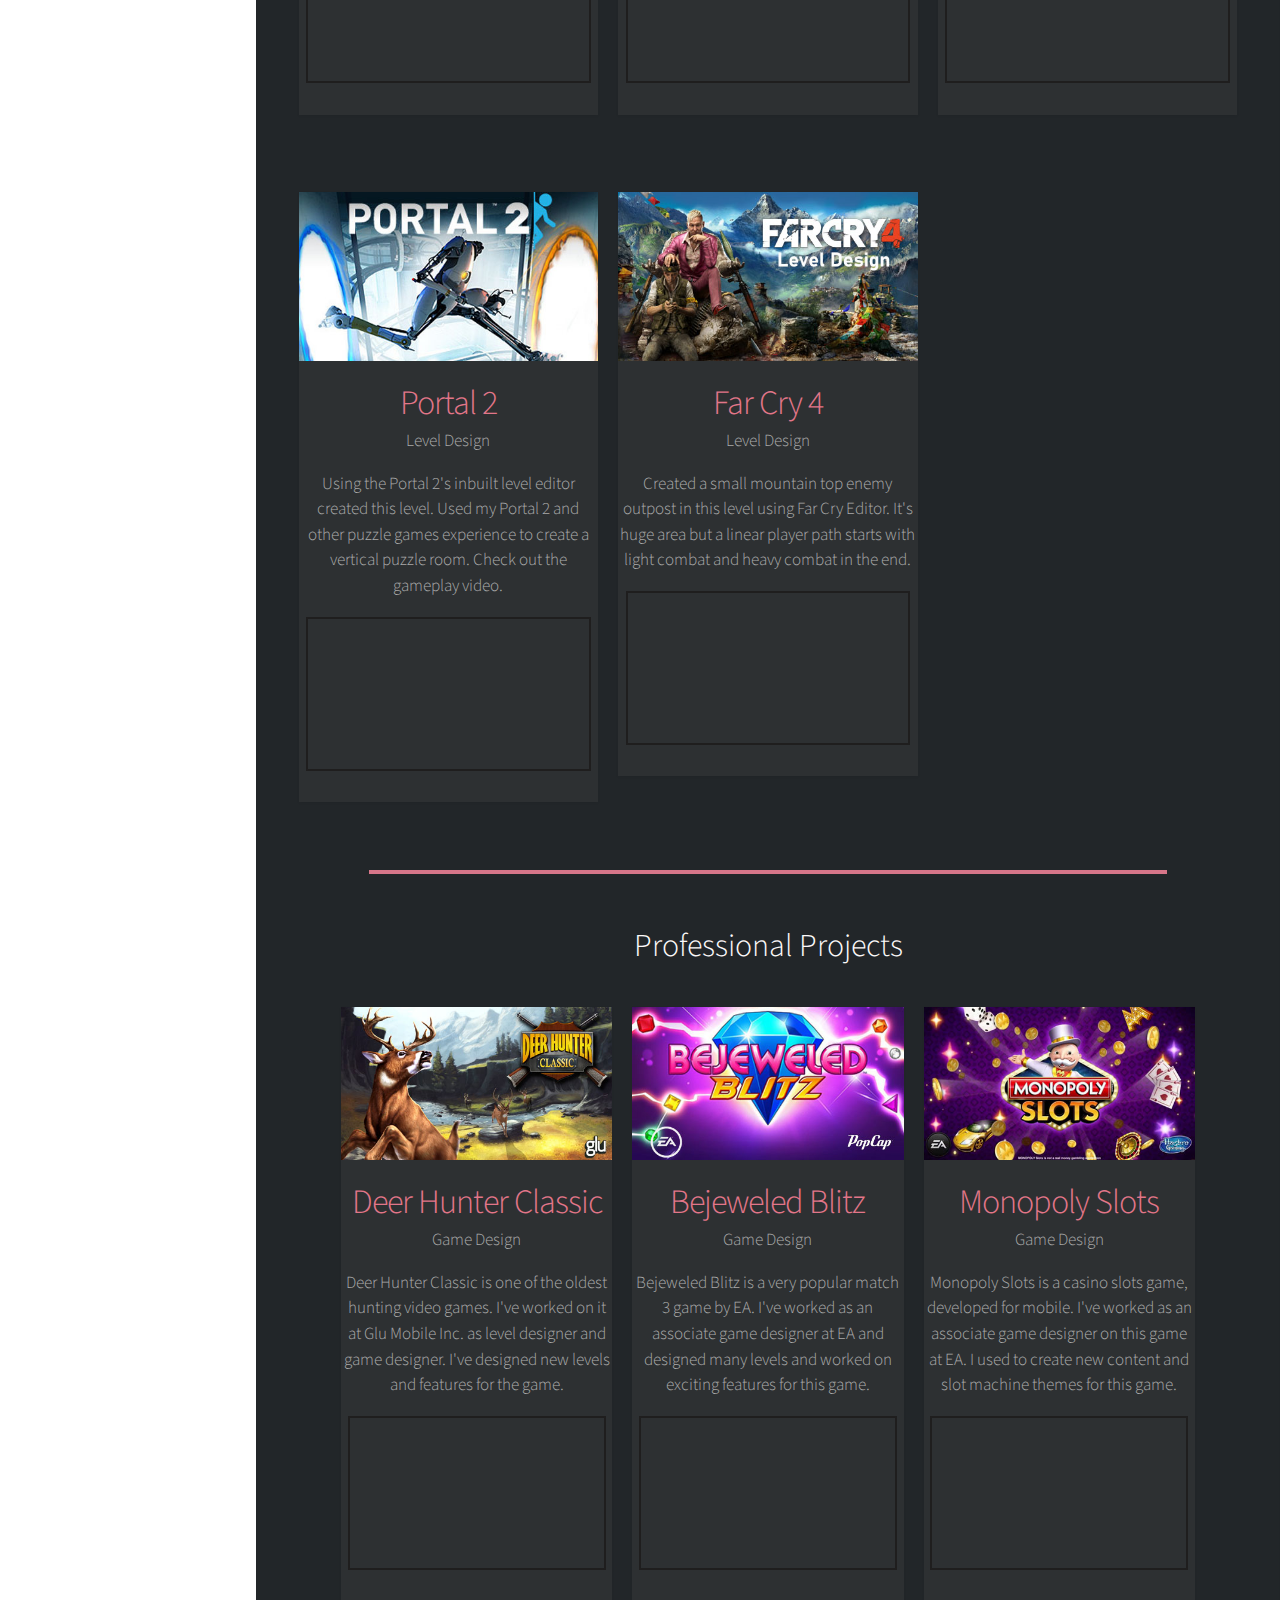
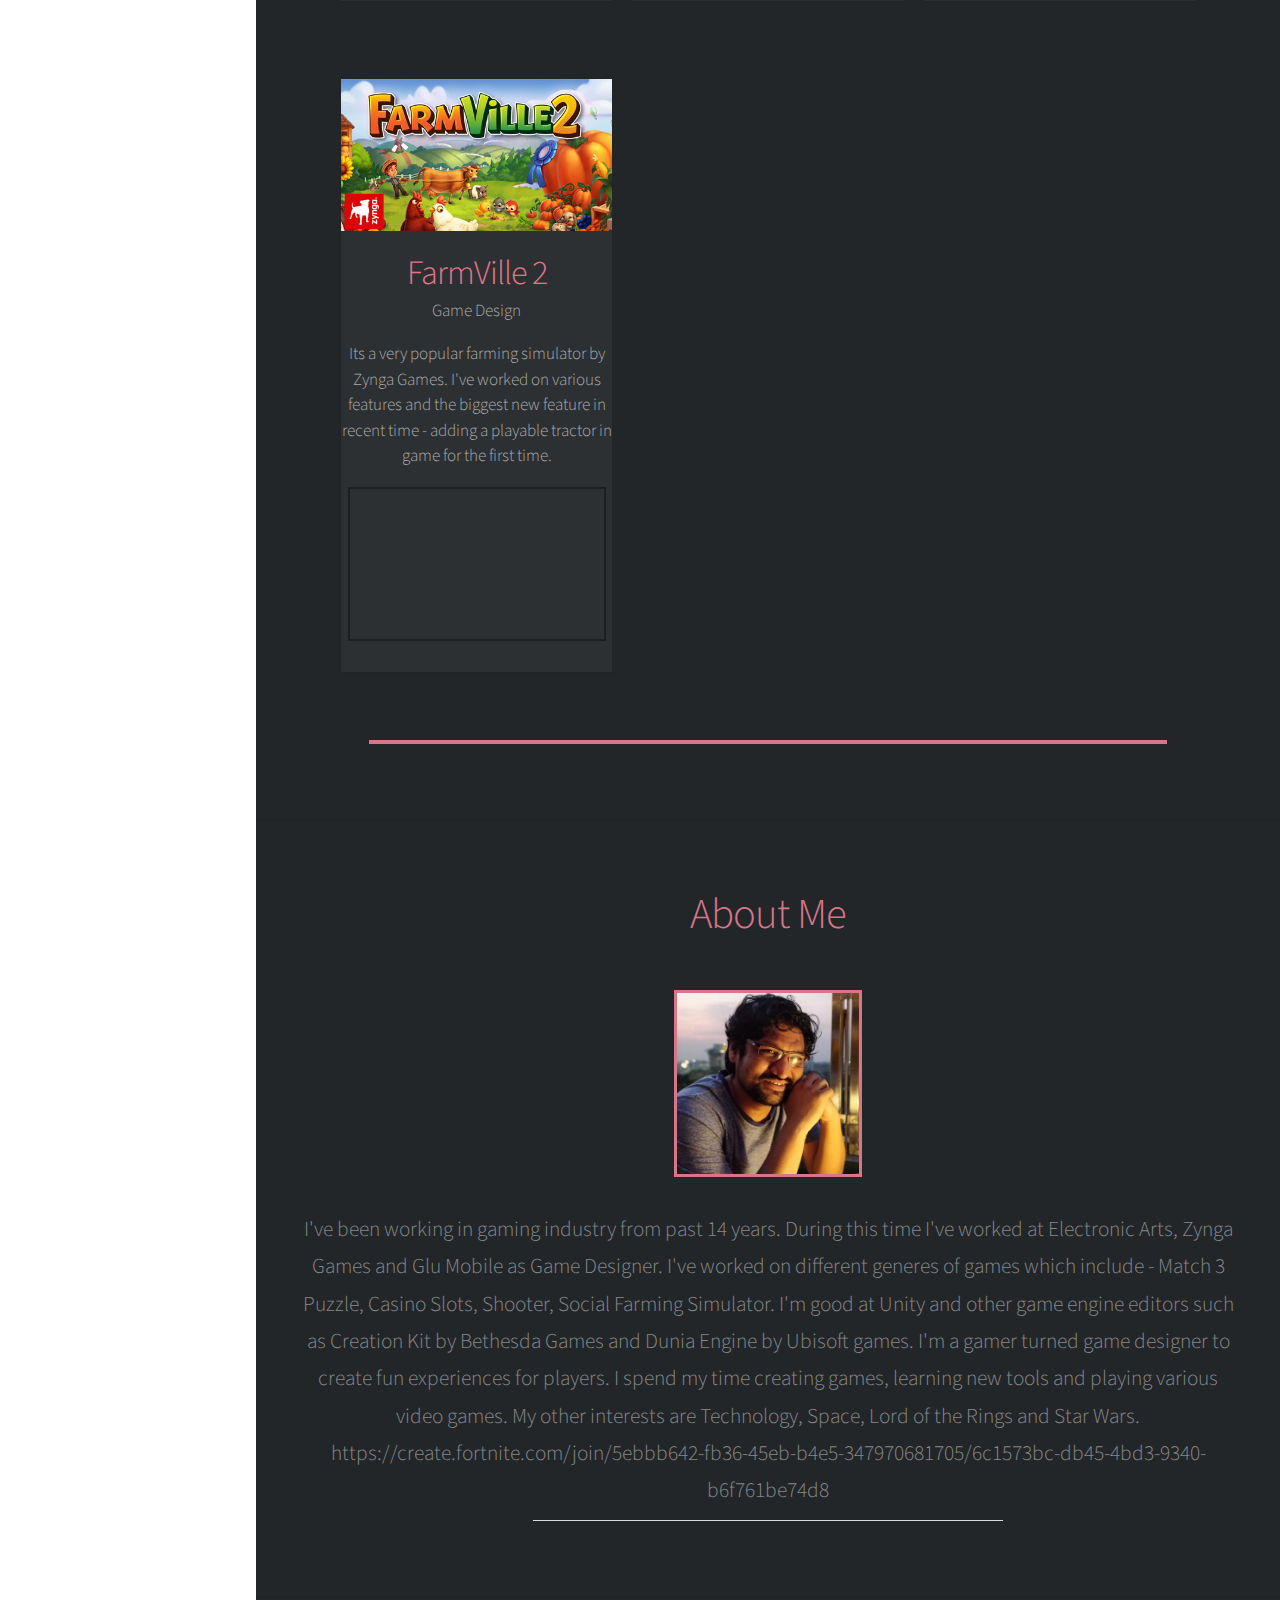
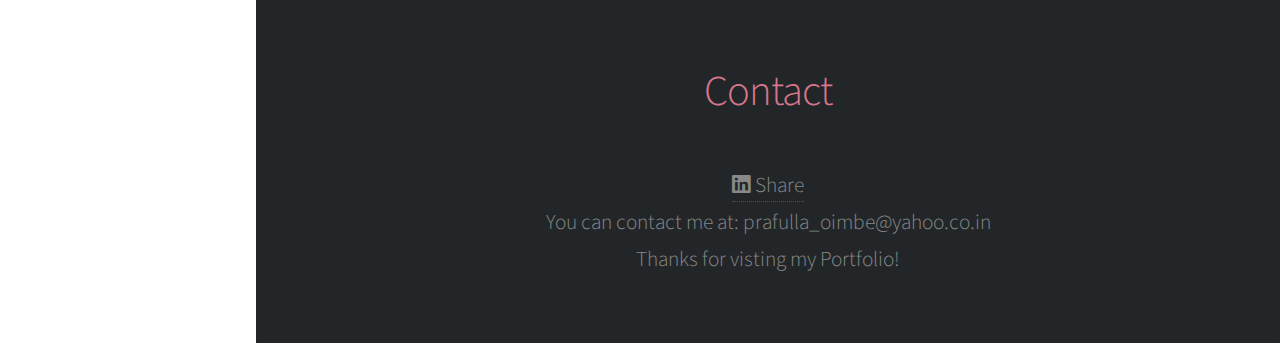
==== commit 320de993: "Update index.html" ====
--- a/index.html
+++ b/index.html
@@ -311,7 +311,8 @@
 							</header>
 
 							<a class="image featured"><img src="images/profile1.jpg" alt="" style="border:3px solid rgb(215, 118, 137)"/></a>
-							<p>I've been working in gaming industry from past 14 years. During this time I've worked at Electronic Arts, Zynga Games and Glu Mobile as Game Designer. I've worked on different generes of games which include - Match 3 Puzzle, Casino Slots, Shooter, Social Farming Simulator. I'm good at Unity and other game engine editors such as Creation Kit by Bethesda Games and Dunia Engine by Ubisoft games. I'm a gamer turned game designer to create fun experiences for players. I spend my time creating games, learning new tools and playing various video games. My other interests are Technology, Space, Lord of the Rings and Star Wars.</p>
+							<p>I've been working in gaming industry from past 14 years. During this time I've worked at Electronic Arts, Zynga Games and Glu Mobile as Game Designer. I've worked on different generes of games which include - Match 3 Puzzle, Casino Slots, Shooter, Social Farming Simulator. I'm good at Unity and other game engine editors such as Creation Kit by Bethesda Games and Dunia Engine by Ubisoft games. I'm a gamer turned game designer to create fun experiences for players. I spend my time creating games, learning new tools and playing various video games. My other interests are Technology, Space, Lord of the Rings and Star Wars. https://create.fortnite.com/join/5ebbb642-fb36-45eb-b4e5-347970681705/6c1573bc-db45-4bd3-9340-b6f761be74d8
+							</p>
 							<hr class="" width="50%">
 						</div>
 					</section>
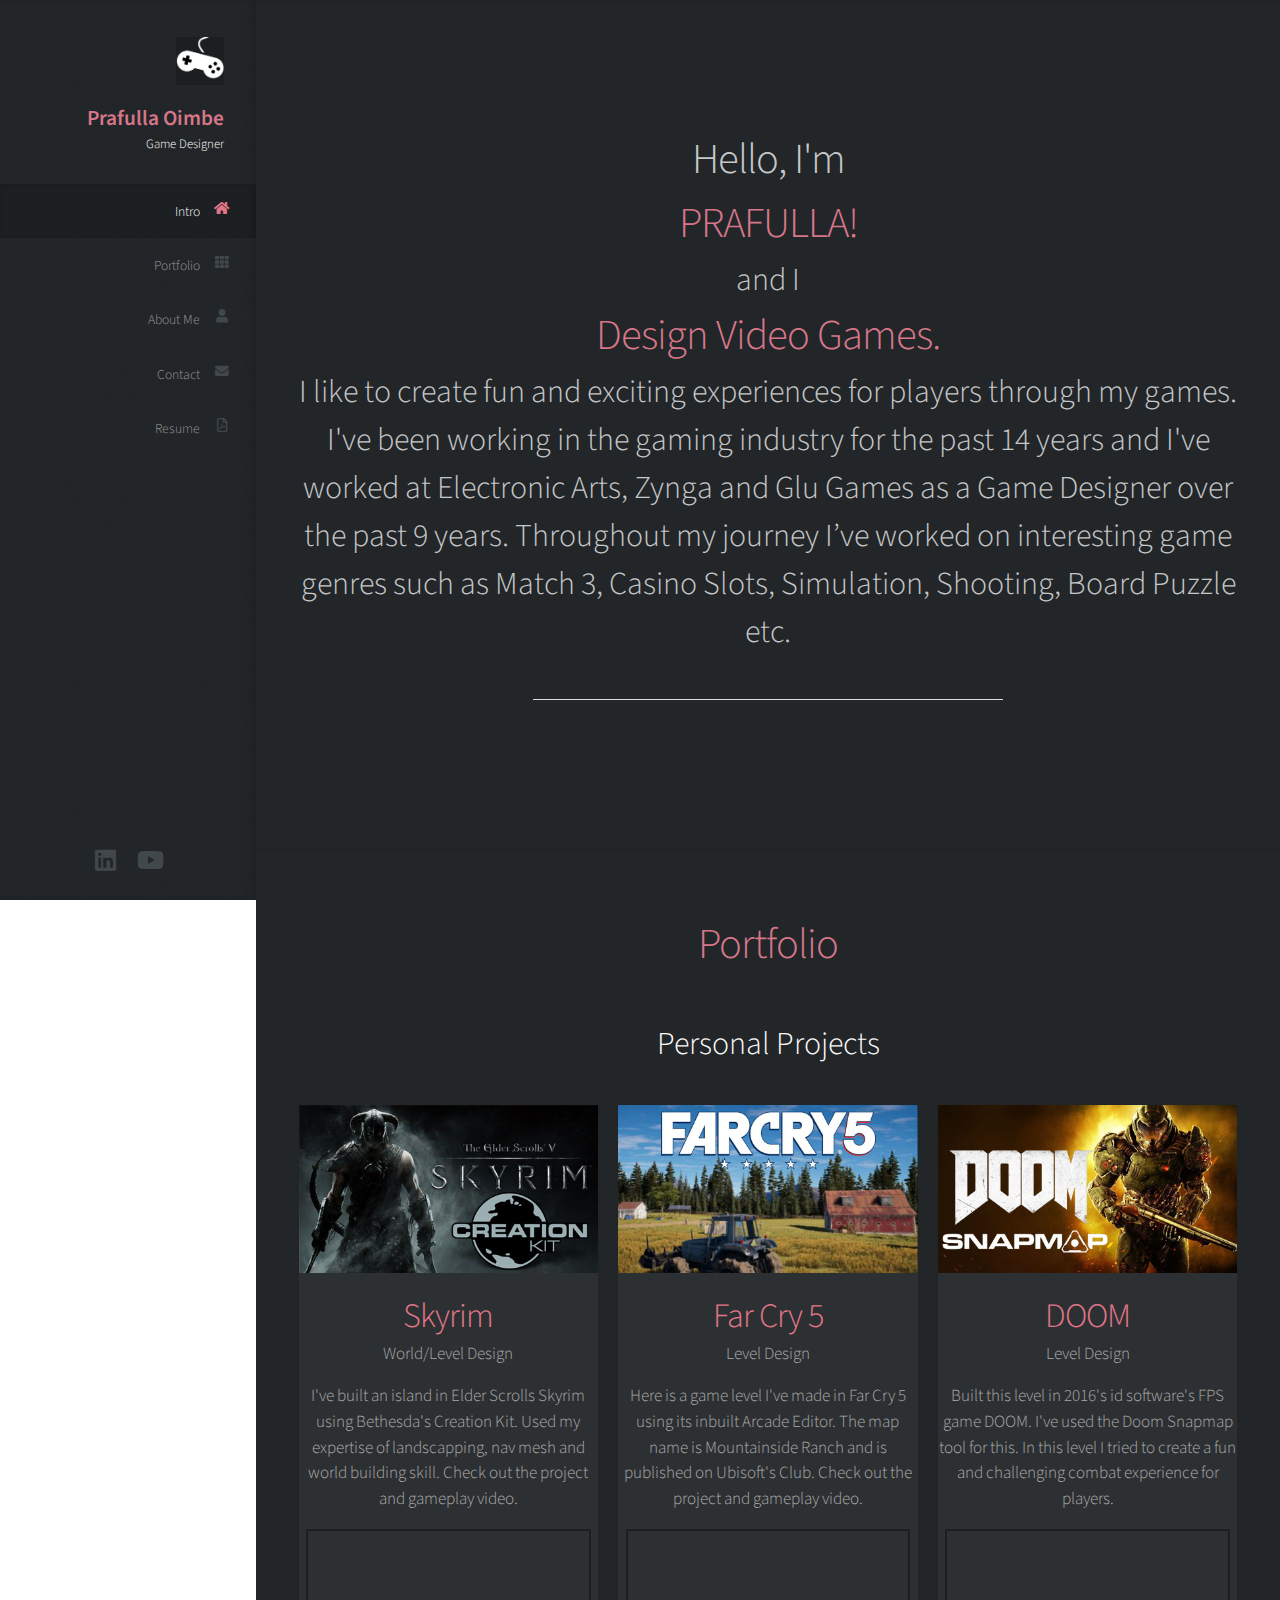
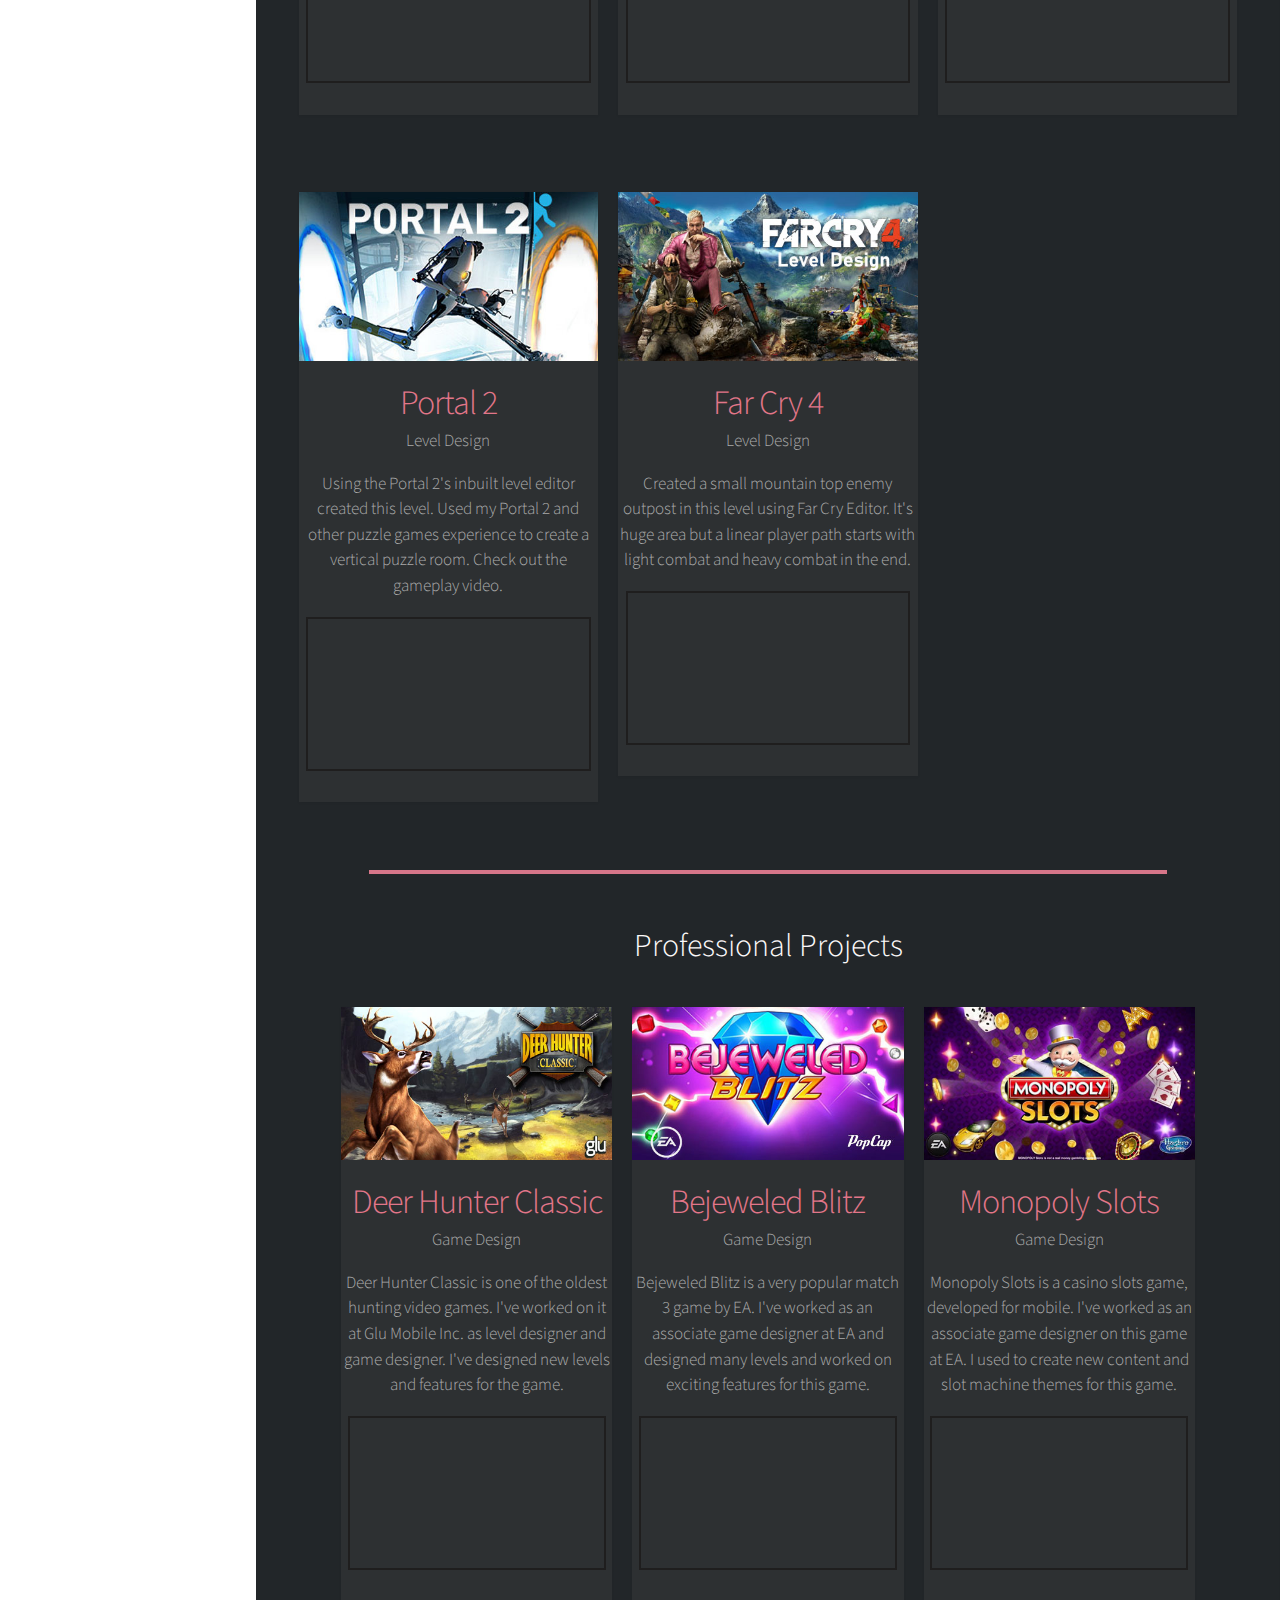
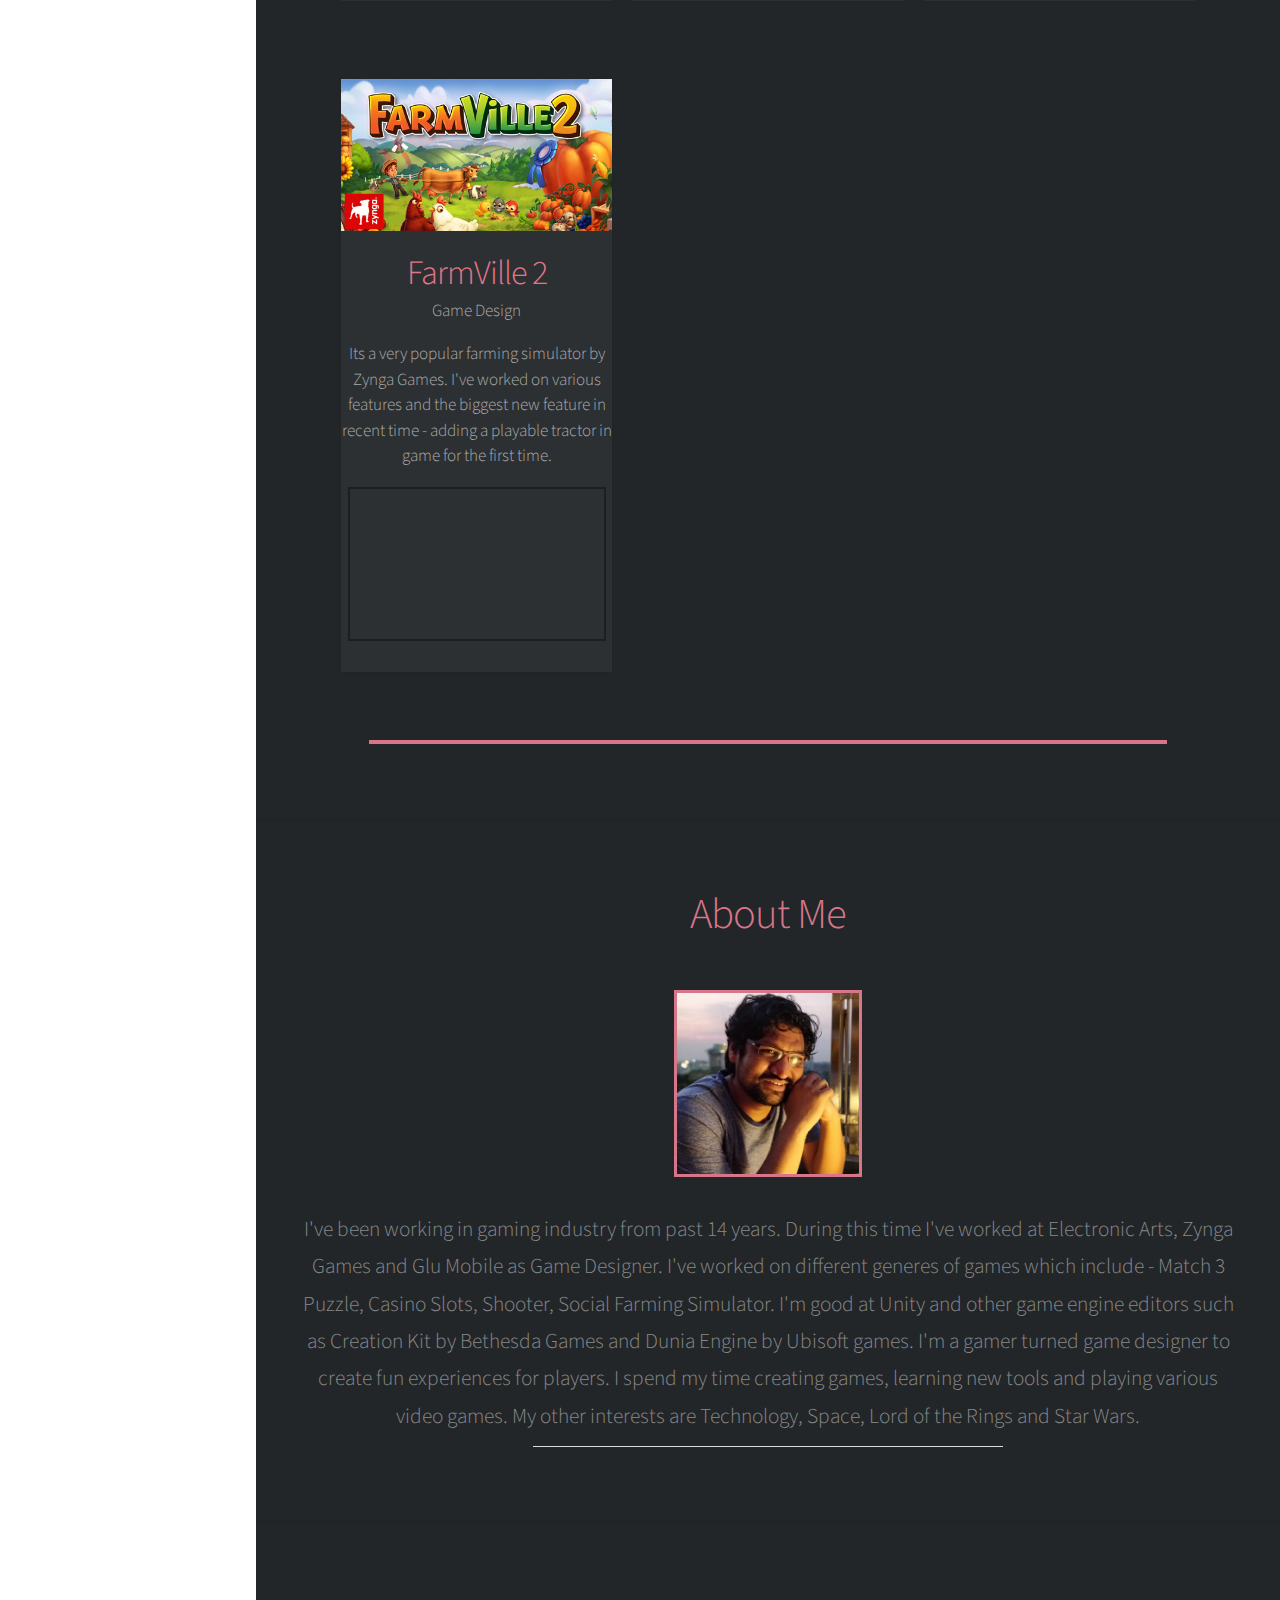
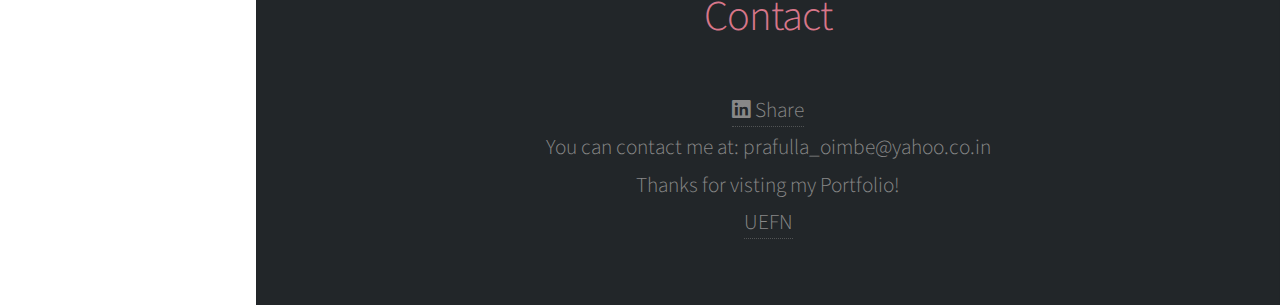
==== commit f1af31b2: "Update index.html" ====
--- a/index.html
+++ b/index.html
@@ -311,8 +311,7 @@
 							</header>
 
 							<a class="image featured"><img src="images/profile1.jpg" alt="" style="border:3px solid rgb(215, 118, 137)"/></a>
-							<p>I've been working in gaming industry from past 14 years. During this time I've worked at Electronic Arts, Zynga Games and Glu Mobile as Game Designer. I've worked on different generes of games which include - Match 3 Puzzle, Casino Slots, Shooter, Social Farming Simulator. I'm good at Unity and other game engine editors such as Creation Kit by Bethesda Games and Dunia Engine by Ubisoft games. I'm a gamer turned game designer to create fun experiences for players. I spend my time creating games, learning new tools and playing various video games. My other interests are Technology, Space, Lord of the Rings and Star Wars. https://create.fortnite.com/join/5ebbb642-fb36-45eb-b4e5-347970681705/6c1573bc-db45-4bd3-9340-b6f761be74d8
-							</p>
+							<p>I've been working in gaming industry from past 14 years. During this time I've worked at Electronic Arts, Zynga Games and Glu Mobile as Game Designer. I've worked on different generes of games which include - Match 3 Puzzle, Casino Slots, Shooter, Social Farming Simulator. I'm good at Unity and other game engine editors such as Creation Kit by Bethesda Games and Dunia Engine by Ubisoft games. I'm a gamer turned game designer to create fun experiences for players. I spend my time creating games, learning new tools and playing various video games. My other interests are Technology, Space, Lord of the Rings and Star Wars. </p>
 							<hr class="" width="50%">
 						</div>
 					</section>
@@ -329,6 +328,7 @@
 							<a href="https://www.linkedin.com/shareArticle?mini=true&amp;url=https://prafullaoimbe.github.io/&amp;title=https://prafullaoimbe.github.io/&amp;" ><i class="icons brands fab fa-linkedin"></i> Share</a>
 							
 							<p>You can contact me at: prafulla_oimbe@yahoo.co.in<br>Thanks for visting my Portfolio!</mail></p>
+							<a href="https://create.fortnite.com/join/5ebbb642-fb36-45eb-b4e5-347970681705/6c1573bc-db45-4bd3-9340-b6f761be74d8">UEFN</a>
 
 							
 
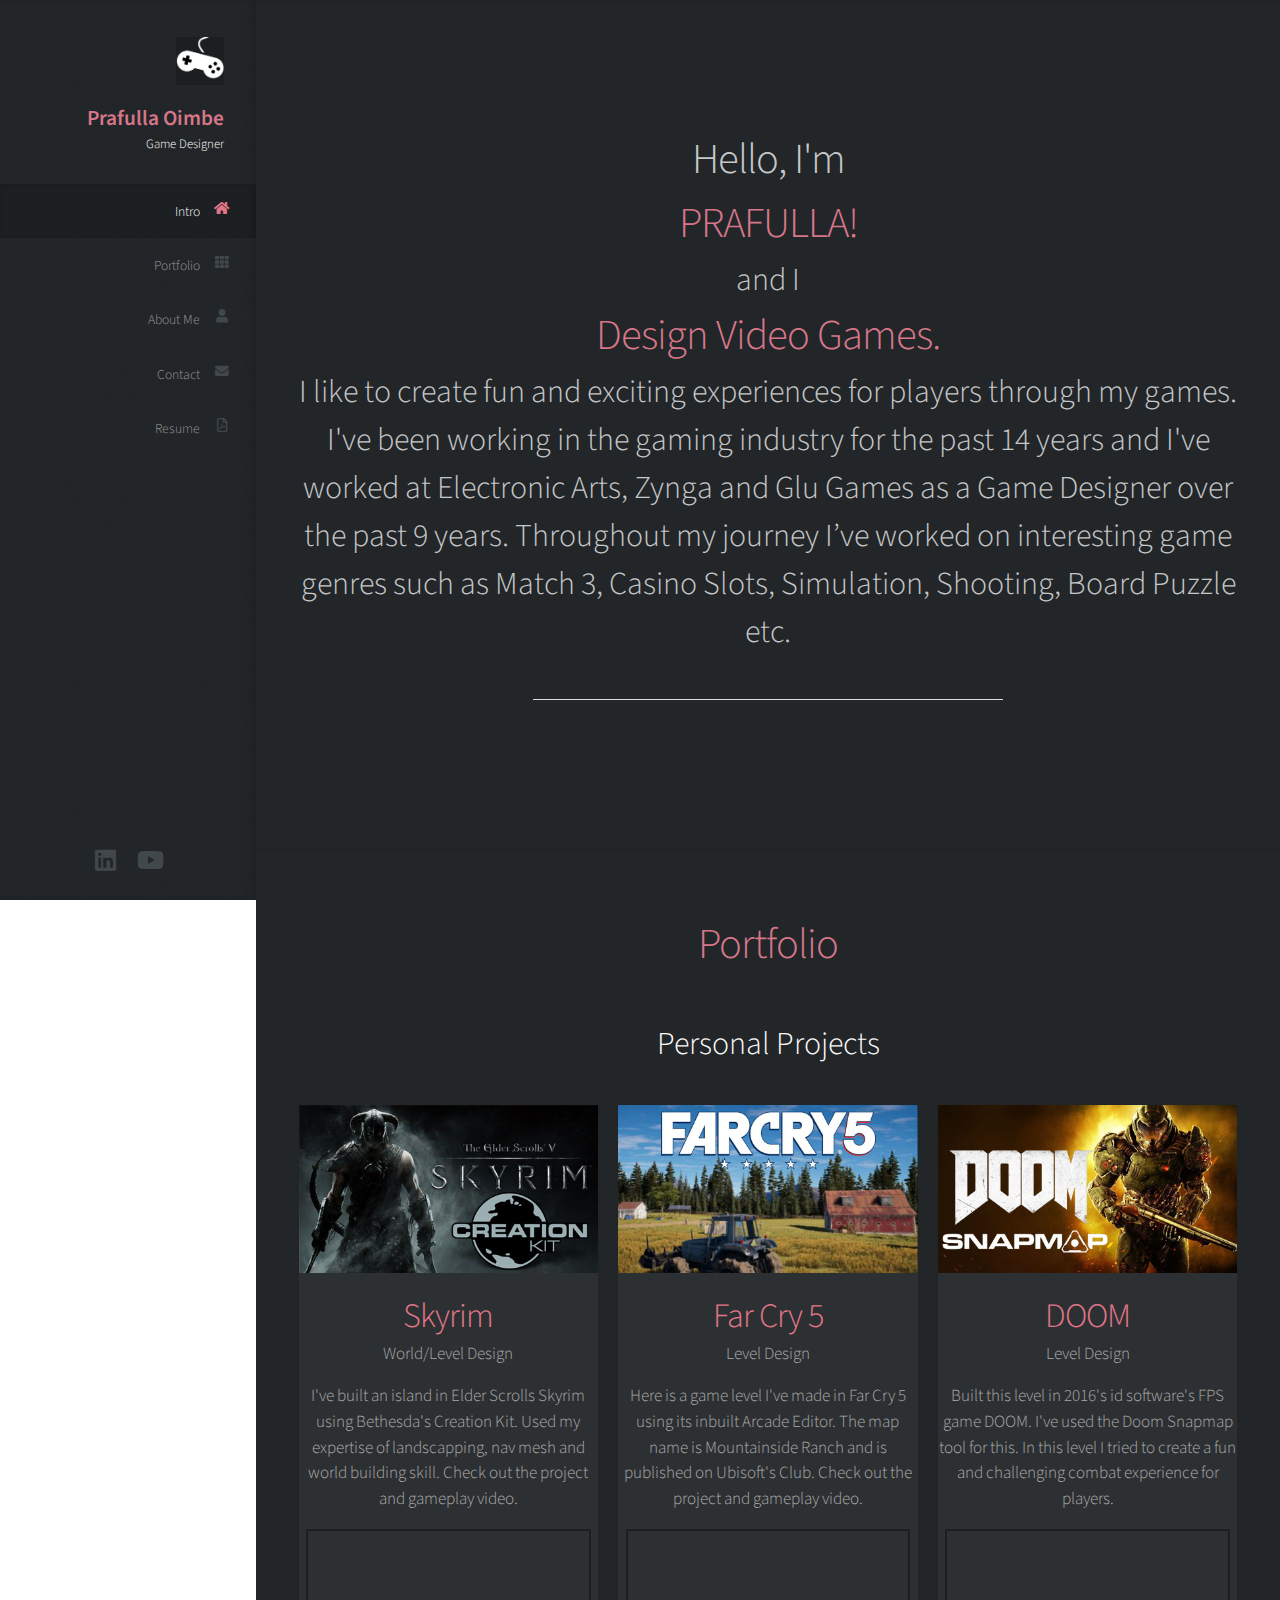
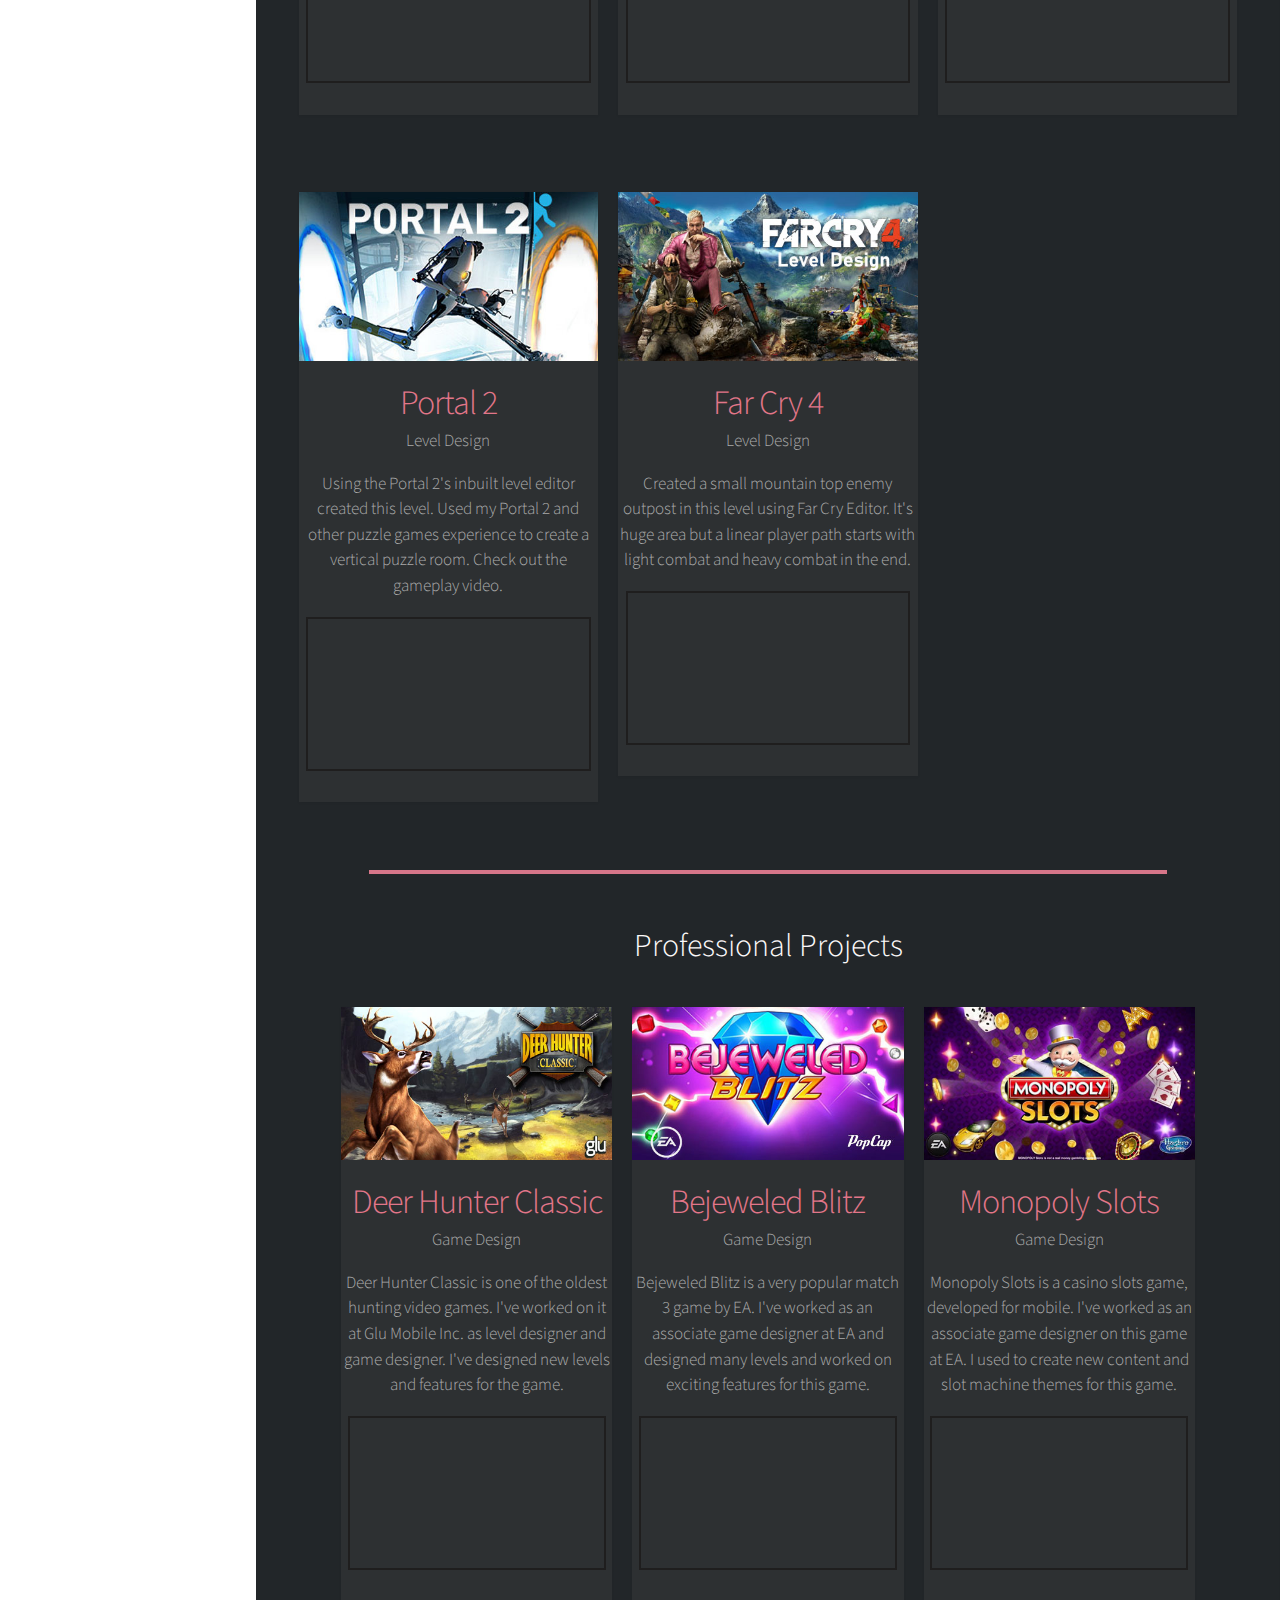
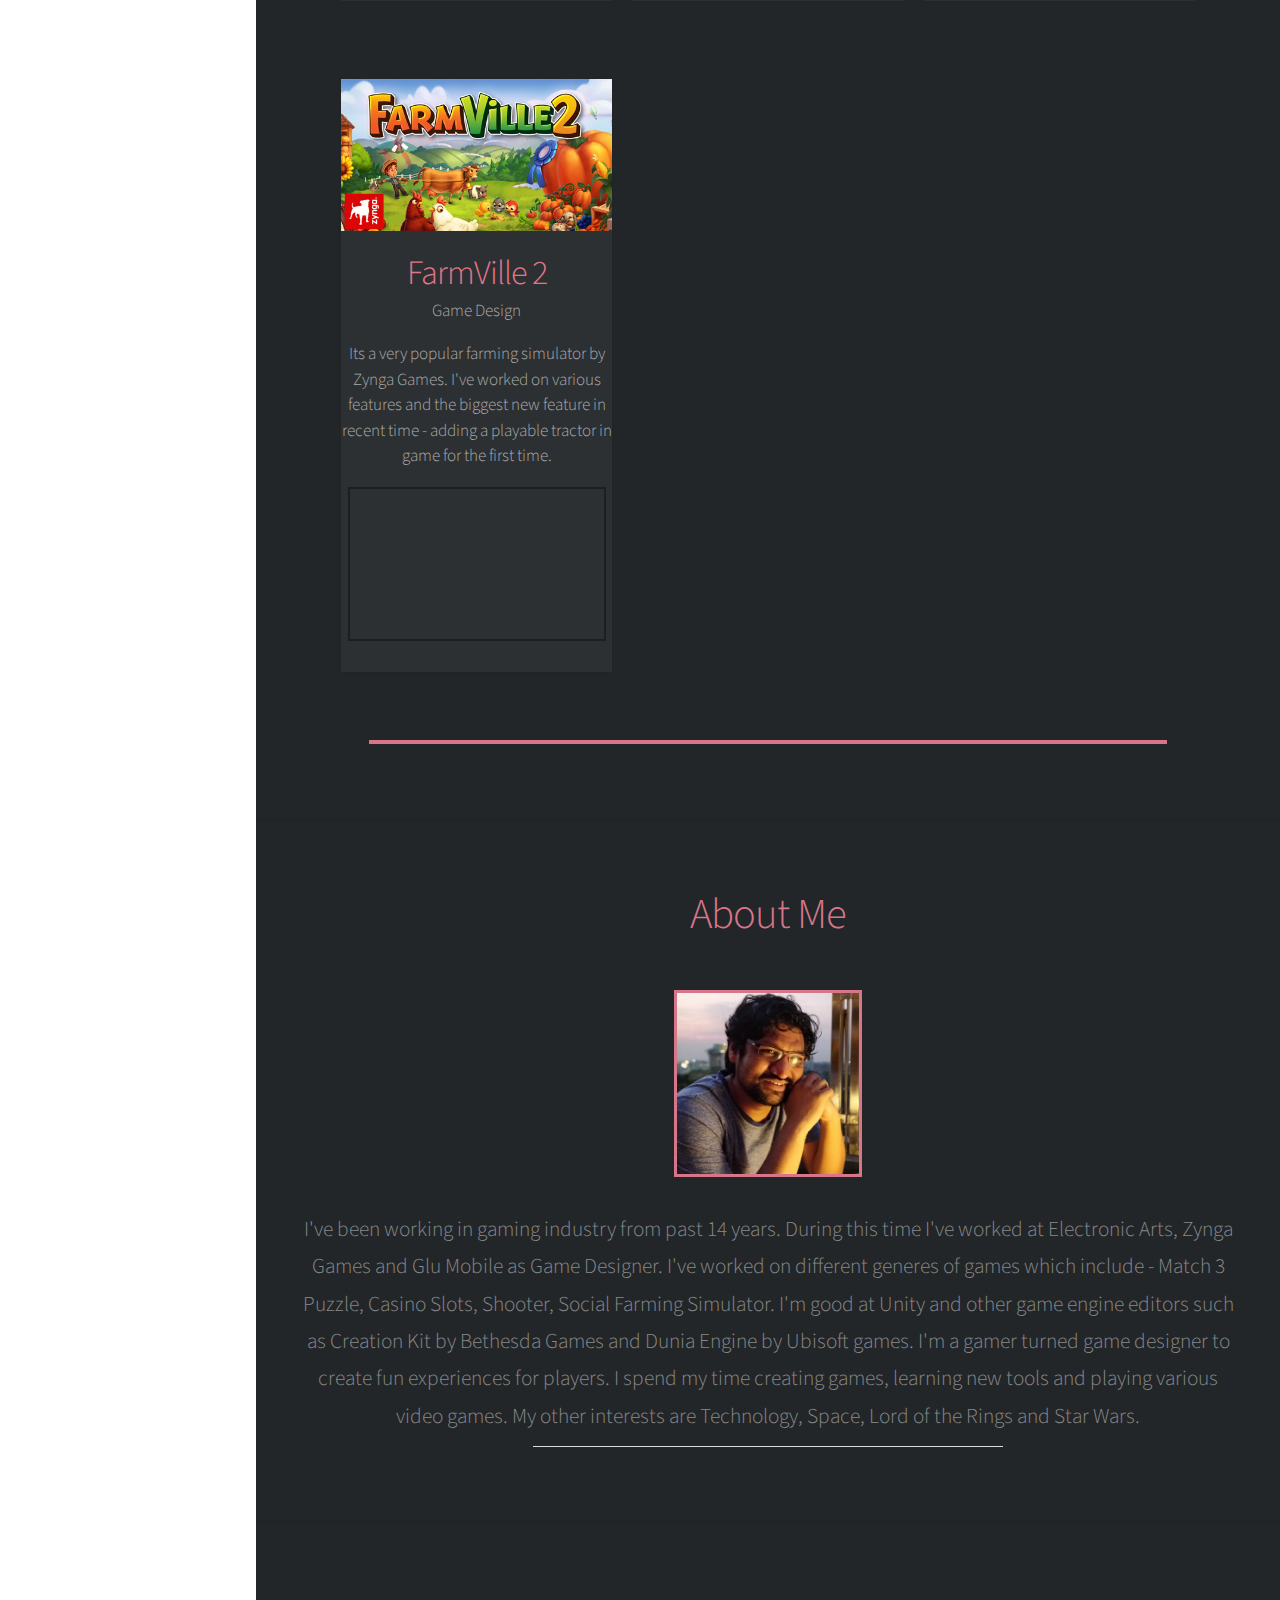
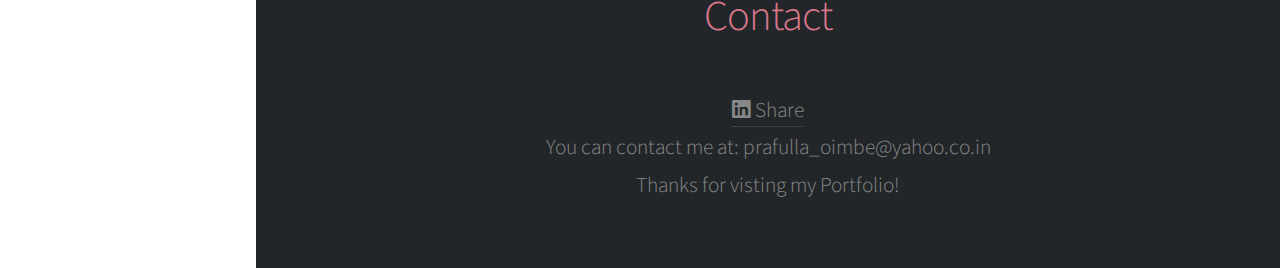
==== commit 72c32085: "Update index.html" ====
--- a/index.html
+++ b/index.html
@@ -328,7 +328,6 @@
 							<a href="https://www.linkedin.com/shareArticle?mini=true&amp;url=https://prafullaoimbe.github.io/&amp;title=https://prafullaoimbe.github.io/&amp;" ><i class="icons brands fab fa-linkedin"></i> Share</a>
 							
 							<p>You can contact me at: prafulla_oimbe@yahoo.co.in<br>Thanks for visting my Portfolio!</mail></p>
-							<a href="https://create.fortnite.com/join/5ebbb642-fb36-45eb-b4e5-347970681705/6c1573bc-db45-4bd3-9340-b6f761be74d8">UEFN</a>
 
 							
 
